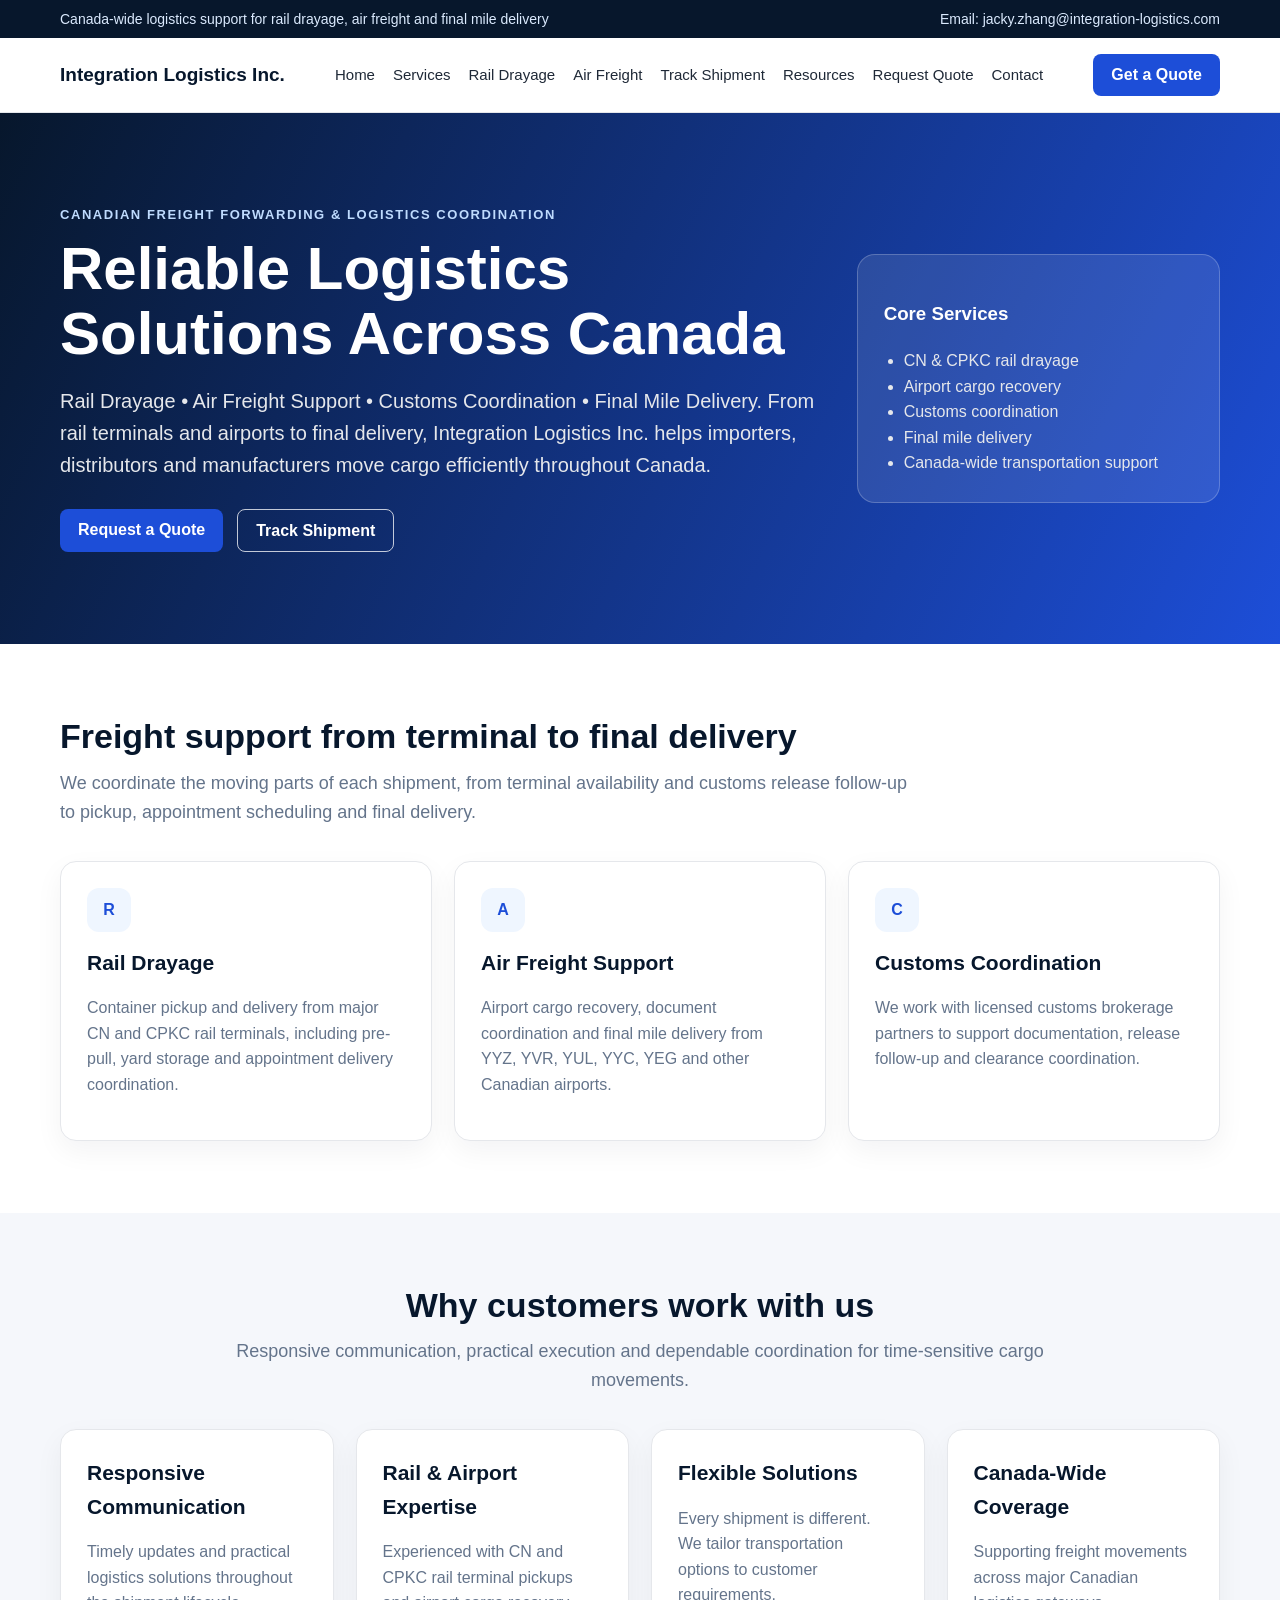
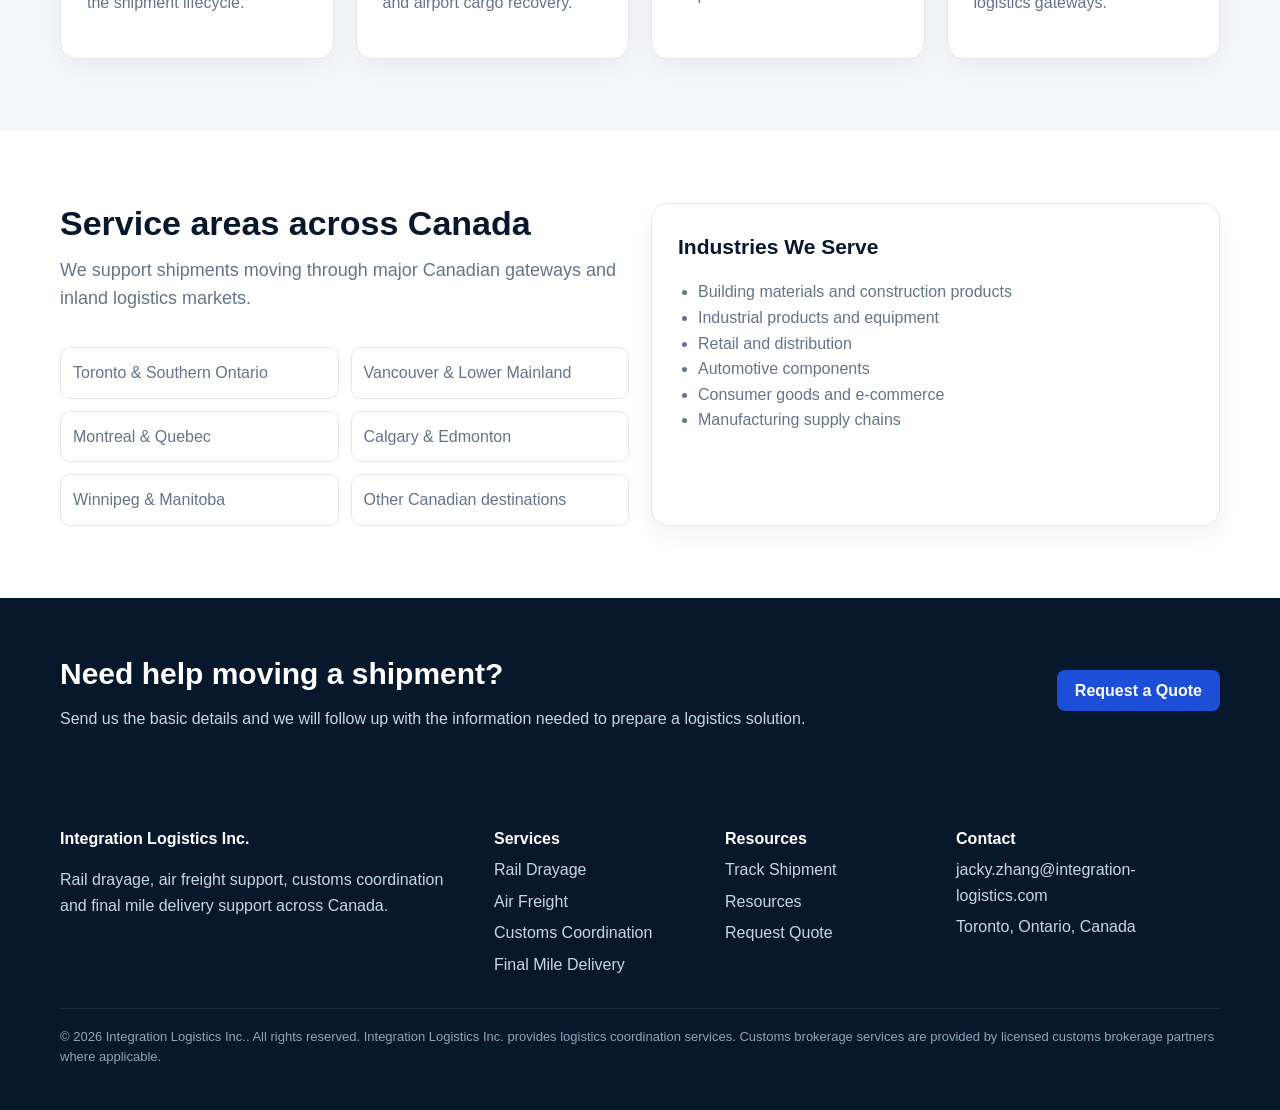
==== index.html @ dd34eab2 "Add files via upload" ====
<!doctype html><html lang="en"><head><meta charset="utf-8"><meta name="viewport" content="width=device-width, initial-scale=1"><title>Integration Logistics Inc. | Rail Drayage, Air Freight & Logistics Canada</title><meta name="description" content="Canadian logistics company providing rail drayage, air freight support, customs coordination and final mile delivery across Canada."><link rel="canonical" href="https://integration-logistics.com/"><meta property="og:title" content="Integration Logistics Inc. | Rail Drayage, Air Freight & Logistics Canada"><meta property="og:description" content="Canadian logistics company providing rail drayage, air freight support, customs coordination and final mile delivery across Canada."><meta property="og:type" content="website"><link rel="stylesheet" href="styles.css"></head><body><div class="topbar"><div class="container"><span>Canada-wide logistics support for rail drayage, air freight and final mile delivery</span><span>Email: <a href="mailto:jacky.zhang@integration-logistics.com">jacky.zhang@integration-logistics.com</a></span></div></div><header class="header"><div class="container nav"><a class="logo" href="index.html">Integration Logistics Inc.</a><nav class="menu"><a href="index.html">Home</a><a href="services.html">Services</a><a href="rail-drayage.html">Rail Drayage</a><a href="air-freight.html">Air Freight</a><a href="track-shipment.html">Track Shipment</a><a href="resources.html">Resources</a><a href="quote.html">Request Quote</a><a href="contact.html">Contact</a></nav><a class="btn" href="quote.html">Get a Quote</a></div></header><section class="hero"><div class="container hero-grid"><div><div class="kicker">Canadian Freight Forwarding & Logistics Coordination</div><h1>Reliable Logistics Solutions Across Canada</h1><p>Rail Drayage • Air Freight Support • Customs Coordination • Final Mile Delivery. From rail terminals and airports to final delivery, Integration Logistics Inc. helps importers, distributors and manufacturers move cargo efficiently throughout Canada.</p><div class="hero-actions"><a class="btn" href="quote.html">Request a Quote</a><a class="btn light" href="track-shipment.html">Track Shipment</a></div></div><div class="hero-card"><h3>Core Services</h3><ul><li>CN & CPKC rail drayage</li><li>Airport cargo recovery</li><li>Customs coordination</li><li>Final mile delivery</li><li>Canada-wide transportation support</li></ul></div></div></section><section class="section"><div class="container"><div class="section-title"><h2>Freight support from terminal to final delivery</h2><p>We coordinate the moving parts of each shipment, from terminal availability and customs release follow-up to pickup, appointment scheduling and final delivery.</p></div><div class="grid"><div class="card"><div class="icon">R</div><h3>Rail Drayage</h3><p>Container pickup and delivery from major CN and CPKC rail terminals, including pre-pull, yard storage and appointment delivery coordination.</p></div><div class="card"><div class="icon">A</div><h3>Air Freight Support</h3><p>Airport cargo recovery, document coordination and final mile delivery from YYZ, YVR, YUL, YYC, YEG and other Canadian airports.</p></div><div class="card"><div class="icon">C</div><h3>Customs Coordination</h3><p>We work with licensed customs brokerage partners to support documentation, release follow-up and clearance coordination.</p></div></div></div></section><section class="section soft"><div class="container"><div class="section-title center"><h2>Why customers work with us</h2><p>Responsive communication, practical execution and dependable coordination for time-sensitive cargo movements.</p></div><div class="grid four"><div class="card"><h3>Responsive Communication</h3><p>Timely updates and practical logistics solutions throughout the shipment lifecycle.</p></div><div class="card"><h3>Rail & Airport Expertise</h3><p>Experienced with CN and CPKC rail terminal pickups and airport cargo recovery.</p></div><div class="card"><h3>Flexible Solutions</h3><p>Every shipment is different. We tailor transportation options to customer requirements.</p></div><div class="card"><h3>Canada-Wide Coverage</h3><p>Supporting freight movements across major Canadian logistics gateways.</p></div></div></div></section><section class="section"><div class="container"><div class="grid two"><div><div class="section-title"><h2>Service areas across Canada</h2><p>We support shipments moving through major Canadian gateways and inland logistics markets.</p></div><div class="feature-list"><div>Toronto & Southern Ontario</div><div>Vancouver & Lower Mainland</div><div>Montreal & Quebec</div><div>Calgary & Edmonton</div><div>Winnipeg & Manitoba</div><div>Other Canadian destinations</div></div></div><div class="card"><h3>Industries We Serve</h3><ul><li>Building materials and construction products</li><li>Industrial products and equipment</li><li>Retail and distribution</li><li>Automotive components</li><li>Consumer goods and e-commerce</li><li>Manufacturing supply chains</li></ul></div></div></div></section><section class="band"><div class="container"><div><h2>Need help moving a shipment?</h2><p>Send us the basic details and we will follow up with the information needed to prepare a logistics solution.</p></div><a class="btn" href="quote.html">Request a Quote</a></div></section><footer class="footer"><div class="container"><div class="footer-grid"><div><strong>Integration Logistics Inc.</strong><p>Rail drayage, air freight support, customs coordination and final mile delivery support across Canada.</p></div><div><strong>Services</strong><a href="rail-drayage.html">Rail Drayage</a><a href="air-freight.html">Air Freight</a><a href="services.html">Customs Coordination</a><a href="services.html">Final Mile Delivery</a></div><div><strong>Resources</strong><a href="track-shipment.html">Track Shipment</a><a href="resources.html">Resources</a><a href="quote.html">Request Quote</a></div><div><strong>Contact</strong><a href="mailto:jacky.zhang@integration-logistics.com">jacky.zhang@integration-logistics.com</a><span>Toronto, Ontario, Canada</span></div></div><div class="small">© 2026 Integration Logistics Inc.. All rights reserved. Integration Logistics Inc. provides logistics coordination services. Customs brokerage services are provided by licensed customs brokerage partners where applicable.</div></div></footer></body></html>
---- styles.css ----
:root{--navy:#07172c;--blue:#1d4ed8;--text:#1f2937;--muted:#64748b;--soft:#f5f7fb;--line:#e5e7eb;--white:#fff}*{box-sizing:border-box}body{margin:0;font-family:Arial,Helvetica,sans-serif;color:var(--text);line-height:1.6;background:#fff}a{text-decoration:none;color:inherit}.container{width:min(1160px,92%);margin:auto}.topbar{background:#07172c;color:#dbeafe;font-size:14px;padding:8px 0}.topbar .container{display:flex;justify-content:space-between;gap:16px;flex-wrap:wrap}.header{position:sticky;top:0;z-index:10;background:rgba(255,255,255,.96);border-bottom:1px solid var(--line)}.nav{display:flex;align-items:center;justify-content:space-between;padding:16px 0;gap:22px}.logo{font-size:20px;font-weight:800;color:var(--navy)}.menu{display:flex;gap:20px;font-size:15px;align-items:center}.menu a:hover{color:var(--blue)}.btn{display:inline-block;background:var(--blue);color:#fff;padding:11px 18px;border-radius:8px;font-weight:700;border:0;cursor:pointer}.btn.secondary{background:#fff;color:var(--blue);border:1px solid var(--blue)}.btn.light{background:transparent;color:#fff;border:1px solid rgba(255,255,255,.75)}.hero{background:linear-gradient(115deg,#07172c,#1d4ed8);color:#fff;padding:92px 0}.hero-grid{display:grid;grid-template-columns:1.35fr .65fr;gap:42px;align-items:center}.kicker{font-size:13px;letter-spacing:.12em;text-transform:uppercase;color:#bfdbfe;font-weight:800;margin-bottom:12px}.hero h1{font-size:clamp(36px,5vw,60px);line-height:1.08;margin:0 0 18px}.hero p{font-size:20px;color:#e5e7eb;margin:0 0 28px;max-width:780px}.hero-actions{display:flex;gap:14px;flex-wrap:wrap}.hero-card{background:rgba(255,255,255,.1);border:1px solid rgba(255,255,255,.22);border-radius:18px;padding:26px}.hero-card ul{margin:0;padding-left:20px;color:#e5e7eb}.section{padding:72px 0}.section.soft{background:var(--soft)}.section-title{max-width:850px;margin-bottom:34px}.section-title.center{text-align:center;margin-left:auto;margin-right:auto}.section-title h2{font-size:34px;line-height:1.2;color:var(--navy);margin:0 0 12px}.section-title p{font-size:18px;color:var(--muted);margin:0}.grid{display:grid;grid-template-columns:repeat(3,1fr);gap:22px}.grid.two{grid-template-columns:repeat(2,1fr)}.grid.four{grid-template-columns:repeat(4,1fr)}.card{background:#fff;border:1px solid var(--line);border-radius:16px;padding:26px;box-shadow:0 10px 28px rgba(15,23,42,.05)}.card h3{margin:0 0 10px;color:var(--navy);font-size:21px}.card p,.card li{color:var(--muted)}.card ul{padding-left:20px;margin-bottom:0}.icon{width:44px;height:44px;border-radius:12px;background:#eff6ff;color:var(--blue);display:flex;align-items:center;justify-content:center;font-weight:900;margin-bottom:14px}.band{background:var(--navy);color:#fff;padding:52px 0}.band .container{display:flex;justify-content:space-between;align-items:center;gap:24px;flex-wrap:wrap}.band h2{margin:0 0 8px;font-size:30px}.band p{margin:0;color:#cbd5e1}.page-hero{background:linear-gradient(120deg,#f5f7fb,#eaf1ff);border-bottom:1px solid var(--line);padding:58px 0}.page-hero h1{font-size:42px;line-height:1.15;color:var(--navy);margin:0 0 10px}.page-hero p{font-size:18px;color:var(--muted);max-width:850px;margin:0}.badges{display:flex;flex-wrap:wrap;gap:10px;margin-top:22px}.badge{background:#fff;border:1px solid #dbeafe;color:#1e40af;border-radius:999px;padding:7px 12px;font-weight:700;font-size:14px}.feature-list{display:grid;grid-template-columns:repeat(2,1fr);gap:12px;margin-top:20px}.feature-list div{background:#fff;border:1px solid var(--line);border-radius:10px;padding:12px;color:var(--muted)}.form{display:grid;grid-template-columns:repeat(2,1fr);gap:16px}.form label{display:block;font-weight:700;color:var(--navy);margin-bottom:6px}.form input,.form textarea{width:100%;border:1px solid var(--line);border-radius:9px;padding:12px;font:inherit;background:#fff}.form textarea{min-height:230px}.full{grid-column:1/-1}.notice{background:#eff6ff;border:1px solid #bfdbfe;color:#1e3a8a;padding:16px;border-radius:10px;margin-top:18px}.disclaimer{font-size:13px;color:var(--muted);border-top:1px solid var(--line);padding-top:14px;margin-top:18px}.map-wrap{border:1px solid var(--line);border-radius:16px;overflow:hidden;background:#f1f5f9}.map-wrap iframe{width:100%;height:360px;border:0}.faq details{background:#fff;border:1px solid var(--line);border-radius:12px;padding:18px;margin-bottom:12px}.faq summary{font-weight:800;color:var(--navy);cursor:pointer}.footer{background:#07172c;color:#cbd5e1;padding:42px 0}.footer-grid{display:grid;grid-template-columns:2fr 1fr 1fr 1.3fr;gap:28px}.footer strong{color:#fff}.footer a{display:block;color:#cbd5e1;margin:6px 0}.small{font-size:13px;color:#94a3b8;margin-top:24px;border-top:1px solid #1e293b;padding-top:18px}@media(max-width:900px){.menu{display:none}.hero-grid,.grid,.grid.two,.grid.four,.footer-grid,.form,.feature-list{grid-template-columns:1fr}.full{grid-column:auto}.hero{padding:66px 0}}


/* Version 2.1 optimization: reduce awkward line breaks in header and CTA */
.logo,
.brand,
.site-title,
.navbar-brand {
  white-space: nowrap;
  min-width: max-content;
}

.nav,
.header .container,
.main-nav,
.navbar,
.menu {
  align-items: center;
}

.menu a,
nav a,
.btn {
  white-space: nowrap;
}

.header .btn,
.nav .btn {
  min-width: max-content;
}

@media (min-width: 901px) {
  .nav {
    gap: 28px;
  }

  .logo {
    font-size: 19px;
  }

  .menu {
    gap: 18px;
  }

  .menu a {
    line-height: 1.2;
  }

  .btn {
    line-height: 1.2;
  }
}

@media (max-width: 1100px) and (min-width: 901px) {
  .logo {
    font-size: 17px;
  }

  .menu {
    gap: 12px;
    font-size: 14px;
  }

  .btn {
    padding: 10px 13px;
    font-size: 14px;
  }
}

@media (max-width: 900px) {
  .logo {
    white-space: normal;
  }
}
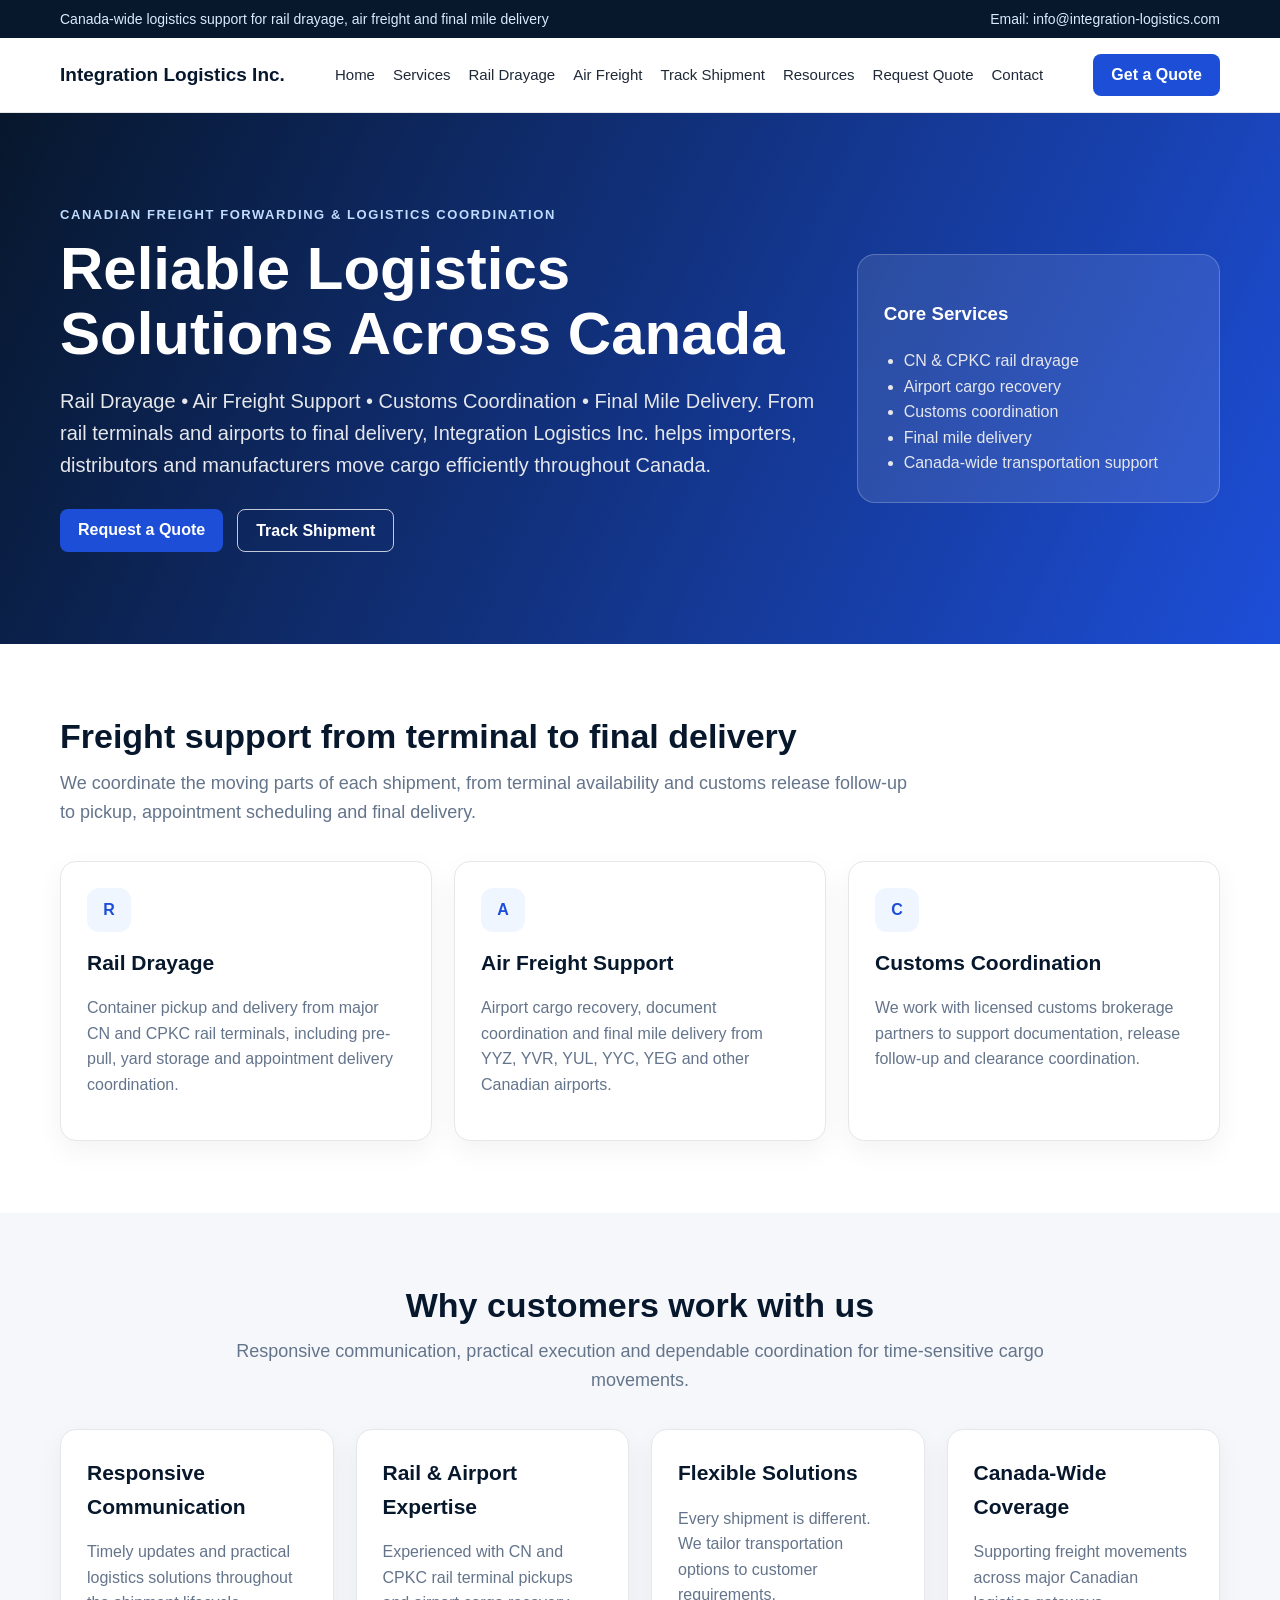
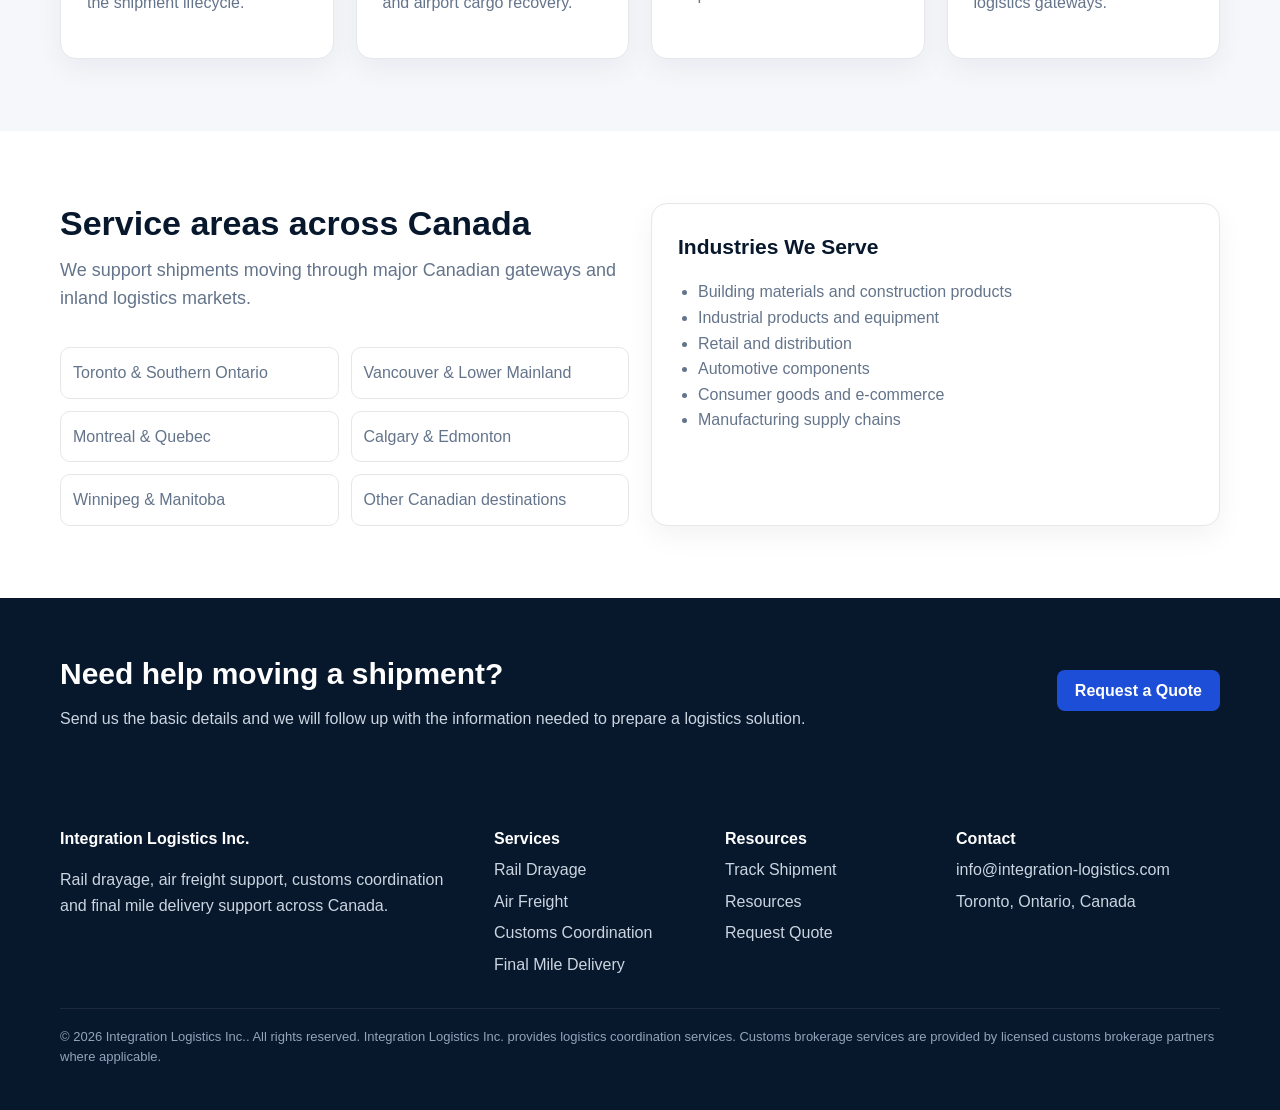
==== commit 71d2103c: "Update index.html" ====
--- a/index.html
+++ b/index.html
@@ -1 +1 @@
-<!doctype html><html lang="en"><head><meta charset="utf-8"><meta name="viewport" content="width=device-width, initial-scale=1"><title>Integration Logistics Inc. | Rail Drayage, Air Freight & Logistics Canada</title><meta name="description" content="Canadian logistics company providing rail drayage, air freight support, customs coordination and final mile delivery across Canada."><link rel="canonical" href="https://integration-logistics.com/"><meta property="og:title" content="Integration Logistics Inc. | Rail Drayage, Air Freight & Logistics Canada"><meta property="og:description" content="Canadian logistics company providing rail drayage, air freight support, customs coordination and final mile delivery across Canada."><meta property="og:type" content="website"><link rel="stylesheet" href="styles.css"></head><body><div class="topbar"><div class="container"><span>Canada-wide logistics support for rail drayage, air freight and final mile delivery</span><span>Email: <a href="mailto:jacky.zhang@integration-logistics.com">jacky.zhang@integration-logistics.com</a></span></div></div><header class="header"><div class="container nav"><a class="logo" href="index.html">Integration Logistics Inc.</a><nav class="menu"><a href="index.html">Home</a><a href="services.html">Services</a><a href="rail-drayage.html">Rail Drayage</a><a href="air-freight.html">Air Freight</a><a href="track-shipment.html">Track Shipment</a><a href="resources.html">Resources</a><a href="quote.html">Request Quote</a><a href="contact.html">Contact</a></nav><a class="btn" href="quote.html">Get a Quote</a></div></header><section class="hero"><div class="container hero-grid"><div><div class="kicker">Canadian Freight Forwarding & Logistics Coordination</div><h1>Reliable Logistics Solutions Across Canada</h1><p>Rail Drayage • Air Freight Support • Customs Coordination • Final Mile Delivery. From rail terminals and airports to final delivery, Integration Logistics Inc. helps importers, distributors and manufacturers move cargo efficiently throughout Canada.</p><div class="hero-actions"><a class="btn" href="quote.html">Request a Quote</a><a class="btn light" href="track-shipment.html">Track Shipment</a></div></div><div class="hero-card"><h3>Core Services</h3><ul><li>CN & CPKC rail drayage</li><li>Airport cargo recovery</li><li>Customs coordination</li><li>Final mile delivery</li><li>Canada-wide transportation support</li></ul></div></div></section><section class="section"><div class="container"><div class="section-title"><h2>Freight support from terminal to final delivery</h2><p>We coordinate the moving parts of each shipment, from terminal availability and customs release follow-up to pickup, appointment scheduling and final delivery.</p></div><div class="grid"><div class="card"><div class="icon">R</div><h3>Rail Drayage</h3><p>Container pickup and delivery from major CN and CPKC rail terminals, including pre-pull, yard storage and appointment delivery coordination.</p></div><div class="card"><div class="icon">A</div><h3>Air Freight Support</h3><p>Airport cargo recovery, document coordination and final mile delivery from YYZ, YVR, YUL, YYC, YEG and other Canadian airports.</p></div><div class="card"><div class="icon">C</div><h3>Customs Coordination</h3><p>We work with licensed customs brokerage partners to support documentation, release follow-up and clearance coordination.</p></div></div></div></section><section class="section soft"><div class="container"><div class="section-title center"><h2>Why customers work with us</h2><p>Responsive communication, practical execution and dependable coordination for time-sensitive cargo movements.</p></div><div class="grid four"><div class="card"><h3>Responsive Communication</h3><p>Timely updates and practical logistics solutions throughout the shipment lifecycle.</p></div><div class="card"><h3>Rail & Airport Expertise</h3><p>Experienced with CN and CPKC rail terminal pickups and airport cargo recovery.</p></div><div class="card"><h3>Flexible Solutions</h3><p>Every shipment is different. We tailor transportation options to customer requirements.</p></div><div class="card"><h3>Canada-Wide Coverage</h3><p>Supporting freight movements across major Canadian logistics gateways.</p></div></div></div></section><section class="section"><div class="container"><div class="grid two"><div><div class="section-title"><h2>Service areas across Canada</h2><p>We support shipments moving through major Canadian gateways and inland logistics markets.</p></div><div class="feature-list"><div>Toronto & Southern Ontario</div><div>Vancouver & Lower Mainland</div><div>Montreal & Quebec</div><div>Calgary & Edmonton</div><div>Winnipeg & Manitoba</div><div>Other Canadian destinations</div></div></div><div class="card"><h3>Industries We Serve</h3><ul><li>Building materials and construction products</li><li>Industrial products and equipment</li><li>Retail and distribution</li><li>Automotive components</li><li>Consumer goods and e-commerce</li><li>Manufacturing supply chains</li></ul></div></div></div></section><section class="band"><div class="container"><div><h2>Need help moving a shipment?</h2><p>Send us the basic details and we will follow up with the information needed to prepare a logistics solution.</p></div><a class="btn" href="quote.html">Request a Quote</a></div></section><footer class="footer"><div class="container"><div class="footer-grid"><div><strong>Integration Logistics Inc.</strong><p>Rail drayage, air freight support, customs coordination and final mile delivery support across Canada.</p></div><div><strong>Services</strong><a href="rail-drayage.html">Rail Drayage</a><a href="air-freight.html">Air Freight</a><a href="services.html">Customs Coordination</a><a href="services.html">Final Mile Delivery</a></div><div><strong>Resources</strong><a href="track-shipment.html">Track Shipment</a><a href="resources.html">Resources</a><a href="quote.html">Request Quote</a></div><div><strong>Contact</strong><a href="mailto:jacky.zhang@integration-logistics.com">jacky.zhang@integration-logistics.com</a><span>Toronto, Ontario, Canada</span></div></div><div class="small">© 2026 Integration Logistics Inc.. All rights reserved. Integration Logistics Inc. provides logistics coordination services. Customs brokerage services are provided by licensed customs brokerage partners where applicable.</div></div></footer></body></html>+<!doctype html><html lang="en"><head><meta charset="utf-8"><meta name="viewport" content="width=device-width, initial-scale=1"><title>Integration Logistics Inc. | Rail Drayage, Air Freight & Logistics Canada</title><meta name="description" content="Canadian logistics company providing rail drayage, air freight support, customs coordination and final mile delivery across Canada."><link rel="canonical" href="https://integration-logistics.com/"><meta property="og:title" content="Integration Logistics Inc. | Rail Drayage, Air Freight & Logistics Canada"><meta property="og:description" content="Canadian logistics company providing rail drayage, air freight support, customs coordination and final mile delivery across Canada."><meta property="og:type" content="website"><link rel="stylesheet" href="styles.css"></head><body><div class="topbar"><div class="container"><span>Canada-wide logistics support for rail drayage, air freight and final mile delivery</span><span>Email: <a href="mailto:info@integration-logistics.com">info@integration-logistics.com</a></span></div></div><header class="header"><div class="container nav"><a class="logo" href="index.html">Integration Logistics Inc.</a><nav class="menu"><a href="index.html">Home</a><a href="services.html">Services</a><a href="rail-drayage.html">Rail Drayage</a><a href="air-freight.html">Air Freight</a><a href="track-shipment.html">Track Shipment</a><a href="resources.html">Resources</a><a href="quote.html">Request Quote</a><a href="contact.html">Contact</a></nav><a class="btn" href="quote.html">Get a Quote</a></div></header><section class="hero"><div class="container hero-grid"><div><div class="kicker">Canadian Freight Forwarding & Logistics Coordination</div><h1>Reliable Logistics Solutions Across Canada</h1><p>Rail Drayage • Air Freight Support • Customs Coordination • Final Mile Delivery. From rail terminals and airports to final delivery, Integration Logistics Inc. helps importers, distributors and manufacturers move cargo efficiently throughout Canada.</p><div class="hero-actions"><a class="btn" href="quote.html">Request a Quote</a><a class="btn light" href="track-shipment.html">Track Shipment</a></div></div><div class="hero-card"><h3>Core Services</h3><ul><li>CN & CPKC rail drayage</li><li>Airport cargo recovery</li><li>Customs coordination</li><li>Final mile delivery</li><li>Canada-wide transportation support</li></ul></div></div></section><section class="section"><div class="container"><div class="section-title"><h2>Freight support from terminal to final delivery</h2><p>We coordinate the moving parts of each shipment, from terminal availability and customs release follow-up to pickup, appointment scheduling and final delivery.</p></div><div class="grid"><div class="card"><div class="icon">R</div><h3>Rail Drayage</h3><p>Container pickup and delivery from major CN and CPKC rail terminals, including pre-pull, yard storage and appointment delivery coordination.</p></div><div class="card"><div class="icon">A</div><h3>Air Freight Support</h3><p>Airport cargo recovery, document coordination and final mile delivery from YYZ, YVR, YUL, YYC, YEG and other Canadian airports.</p></div><div class="card"><div class="icon">C</div><h3>Customs Coordination</h3><p>We work with licensed customs brokerage partners to support documentation, release follow-up and clearance coordination.</p></div></div></div></section><section class="section soft"><div class="container"><div class="section-title center"><h2>Why customers work with us</h2><p>Responsive communication, practical execution and dependable coordination for time-sensitive cargo movements.</p></div><div class="grid four"><div class="card"><h3>Responsive Communication</h3><p>Timely updates and practical logistics solutions throughout the shipment lifecycle.</p></div><div class="card"><h3>Rail & Airport Expertise</h3><p>Experienced with CN and CPKC rail terminal pickups and airport cargo recovery.</p></div><div class="card"><h3>Flexible Solutions</h3><p>Every shipment is different. We tailor transportation options to customer requirements.</p></div><div class="card"><h3>Canada-Wide Coverage</h3><p>Supporting freight movements across major Canadian logistics gateways.</p></div></div></div></section><section class="section"><div class="container"><div class="grid two"><div><div class="section-title"><h2>Service areas across Canada</h2><p>We support shipments moving through major Canadian gateways and inland logistics markets.</p></div><div class="feature-list"><div>Toronto & Southern Ontario</div><div>Vancouver & Lower Mainland</div><div>Montreal & Quebec</div><div>Calgary & Edmonton</div><div>Winnipeg & Manitoba</div><div>Other Canadian destinations</div></div></div><div class="card"><h3>Industries We Serve</h3><ul><li>Building materials and construction products</li><li>Industrial products and equipment</li><li>Retail and distribution</li><li>Automotive components</li><li>Consumer goods and e-commerce</li><li>Manufacturing supply chains</li></ul></div></div></div></section><section class="band"><div class="container"><div><h2>Need help moving a shipment?</h2><p>Send us the basic details and we will follow up with the information needed to prepare a logistics solution.</p></div><a class="btn" href="quote.html">Request a Quote</a></div></section><footer class="footer"><div class="container"><div class="footer-grid"><div><strong>Integration Logistics Inc.</strong><p>Rail drayage, air freight support, customs coordination and final mile delivery support across Canada.</p></div><div><strong>Services</strong><a href="rail-drayage.html">Rail Drayage</a><a href="air-freight.html">Air Freight</a><a href="services.html">Customs Coordination</a><a href="services.html">Final Mile Delivery</a></div><div><strong>Resources</strong><a href="track-shipment.html">Track Shipment</a><a href="resources.html">Resources</a><a href="quote.html">Request Quote</a></div><div><strong>Contact</strong><a href="mailto:info@integration-logistics.com">info@integration-logistics.com</a><span>Toronto, Ontario, Canada</span></div></div><div class="small">© 2026 Integration Logistics Inc.. All rights reserved. Integration Logistics Inc. provides logistics coordination services. Customs brokerage services are provided by licensed customs brokerage partners where applicable.</div></div></footer></body></html>
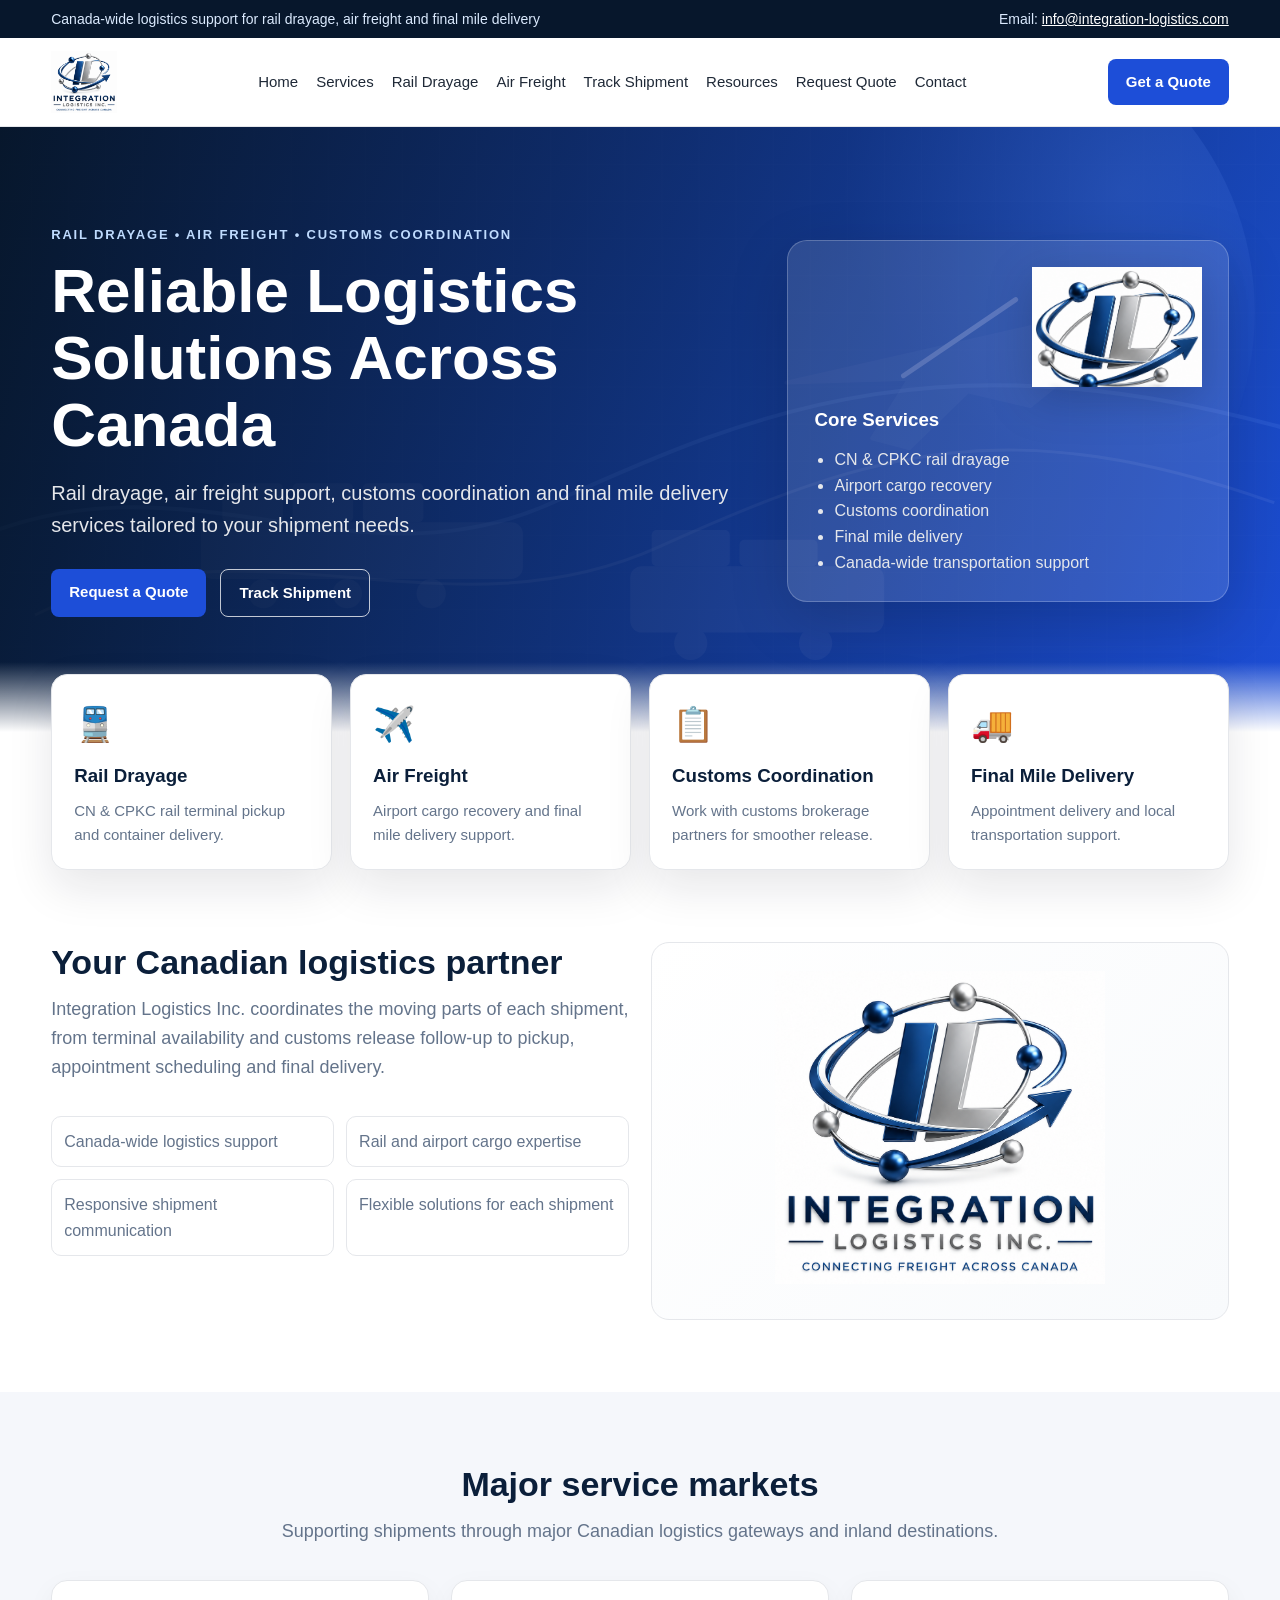
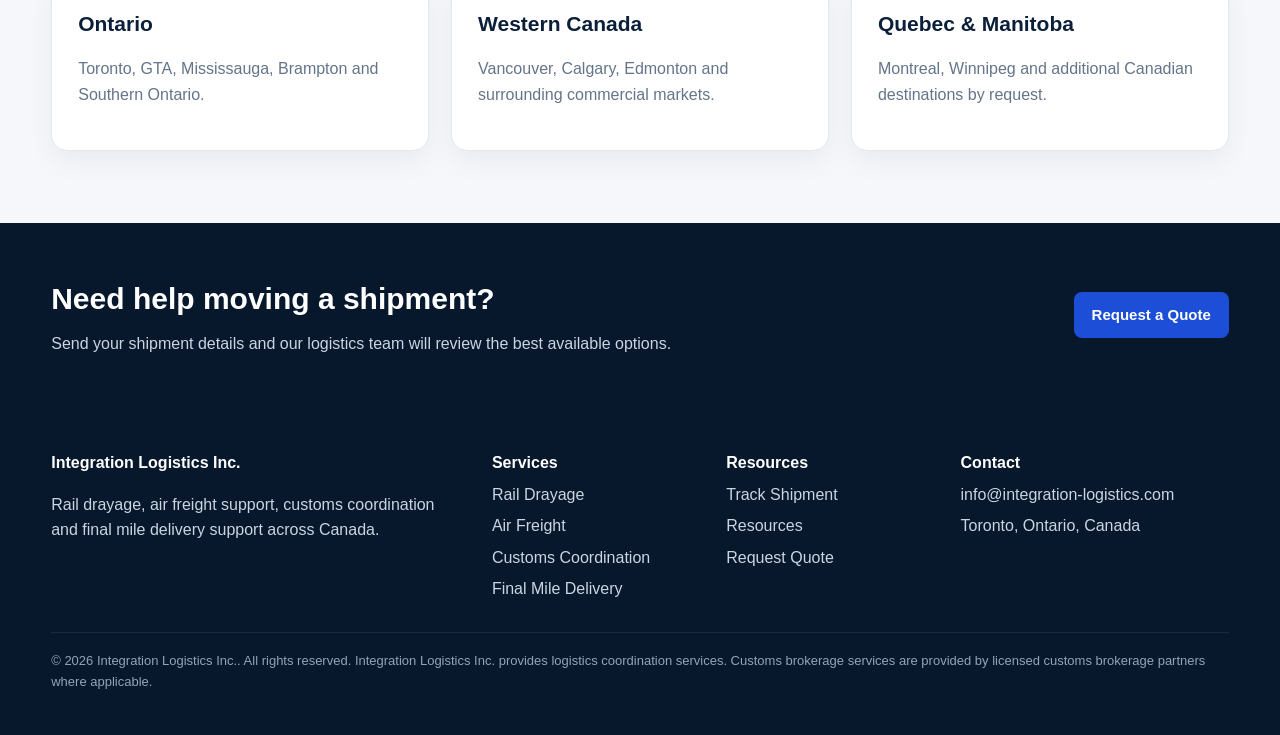
==== commit f6fa0fd1: "Add files via upload" ====
--- a/index.html
+++ b/index.html
@@ -1 +1,3 @@
-<!doctype html><html lang="en"><head><meta charset="utf-8"><meta name="viewport" content="width=device-width, initial-scale=1"><title>Integration Logistics Inc. | Rail Drayage, Air Freight & Logistics Canada</title><meta name="description" content="Canadian logistics company providing rail drayage, air freight support, customs coordination and final mile delivery across Canada."><link rel="canonical" href="https://integration-logistics.com/"><meta property="og:title" content="Integration Logistics Inc. | Rail Drayage, Air Freight & Logistics Canada"><meta property="og:description" content="Canadian logistics company providing rail drayage, air freight support, customs coordination and final mile delivery across Canada."><meta property="og:type" content="website"><link rel="stylesheet" href="styles.css"></head><body><div class="topbar"><div class="container"><span>Canada-wide logistics support for rail drayage, air freight and final mile delivery</span><span>Email: <a href="mailto:info@integration-logistics.com">info@integration-logistics.com</a></span></div></div><header class="header"><div class="container nav"><a class="logo" href="index.html">Integration Logistics Inc.</a><nav class="menu"><a href="index.html">Home</a><a href="services.html">Services</a><a href="rail-drayage.html">Rail Drayage</a><a href="air-freight.html">Air Freight</a><a href="track-shipment.html">Track Shipment</a><a href="resources.html">Resources</a><a href="quote.html">Request Quote</a><a href="contact.html">Contact</a></nav><a class="btn" href="quote.html">Get a Quote</a></div></header><section class="hero"><div class="container hero-grid"><div><div class="kicker">Canadian Freight Forwarding & Logistics Coordination</div><h1>Reliable Logistics Solutions Across Canada</h1><p>Rail Drayage • Air Freight Support • Customs Coordination • Final Mile Delivery. From rail terminals and airports to final delivery, Integration Logistics Inc. helps importers, distributors and manufacturers move cargo efficiently throughout Canada.</p><div class="hero-actions"><a class="btn" href="quote.html">Request a Quote</a><a class="btn light" href="track-shipment.html">Track Shipment</a></div></div><div class="hero-card"><h3>Core Services</h3><ul><li>CN & CPKC rail drayage</li><li>Airport cargo recovery</li><li>Customs coordination</li><li>Final mile delivery</li><li>Canada-wide transportation support</li></ul></div></div></section><section class="section"><div class="container"><div class="section-title"><h2>Freight support from terminal to final delivery</h2><p>We coordinate the moving parts of each shipment, from terminal availability and customs release follow-up to pickup, appointment scheduling and final delivery.</p></div><div class="grid"><div class="card"><div class="icon">R</div><h3>Rail Drayage</h3><p>Container pickup and delivery from major CN and CPKC rail terminals, including pre-pull, yard storage and appointment delivery coordination.</p></div><div class="card"><div class="icon">A</div><h3>Air Freight Support</h3><p>Airport cargo recovery, document coordination and final mile delivery from YYZ, YVR, YUL, YYC, YEG and other Canadian airports.</p></div><div class="card"><div class="icon">C</div><h3>Customs Coordination</h3><p>We work with licensed customs brokerage partners to support documentation, release follow-up and clearance coordination.</p></div></div></div></section><section class="section soft"><div class="container"><div class="section-title center"><h2>Why customers work with us</h2><p>Responsive communication, practical execution and dependable coordination for time-sensitive cargo movements.</p></div><div class="grid four"><div class="card"><h3>Responsive Communication</h3><p>Timely updates and practical logistics solutions throughout the shipment lifecycle.</p></div><div class="card"><h3>Rail & Airport Expertise</h3><p>Experienced with CN and CPKC rail terminal pickups and airport cargo recovery.</p></div><div class="card"><h3>Flexible Solutions</h3><p>Every shipment is different. We tailor transportation options to customer requirements.</p></div><div class="card"><h3>Canada-Wide Coverage</h3><p>Supporting freight movements across major Canadian logistics gateways.</p></div></div></div></section><section class="section"><div class="container"><div class="grid two"><div><div class="section-title"><h2>Service areas across Canada</h2><p>We support shipments moving through major Canadian gateways and inland logistics markets.</p></div><div class="feature-list"><div>Toronto & Southern Ontario</div><div>Vancouver & Lower Mainland</div><div>Montreal & Quebec</div><div>Calgary & Edmonton</div><div>Winnipeg & Manitoba</div><div>Other Canadian destinations</div></div></div><div class="card"><h3>Industries We Serve</h3><ul><li>Building materials and construction products</li><li>Industrial products and equipment</li><li>Retail and distribution</li><li>Automotive components</li><li>Consumer goods and e-commerce</li><li>Manufacturing supply chains</li></ul></div></div></div></section><section class="band"><div class="container"><div><h2>Need help moving a shipment?</h2><p>Send us the basic details and we will follow up with the information needed to prepare a logistics solution.</p></div><a class="btn" href="quote.html">Request a Quote</a></div></section><footer class="footer"><div class="container"><div class="footer-grid"><div><strong>Integration Logistics Inc.</strong><p>Rail drayage, air freight support, customs coordination and final mile delivery support across Canada.</p></div><div><strong>Services</strong><a href="rail-drayage.html">Rail Drayage</a><a href="air-freight.html">Air Freight</a><a href="services.html">Customs Coordination</a><a href="services.html">Final Mile Delivery</a></div><div><strong>Resources</strong><a href="track-shipment.html">Track Shipment</a><a href="resources.html">Resources</a><a href="quote.html">Request Quote</a></div><div><strong>Contact</strong><a href="mailto:info@integration-logistics.com">info@integration-logistics.com</a><span>Toronto, Ontario, Canada</span></div></div><div class="small">© 2026 Integration Logistics Inc.. All rights reserved. Integration Logistics Inc. provides logistics coordination services. Customs brokerage services are provided by licensed customs brokerage partners where applicable.</div></div></footer></body></html>
+<!doctype html><html lang="en"><head><meta charset="utf-8"><meta name="viewport" content="width=device-width, initial-scale=1"><title>Integration Logistics Inc. | Rail Drayage, Air Freight & Logistics Canada</title><meta name="description" content="Canadian logistics company providing rail drayage, air freight support, customs coordination and final mile delivery across Canada."><link rel="canonical" href="https://integration-logistics.com/"><meta property="og:title" content="Integration Logistics Inc. | Rail Drayage, Air Freight & Logistics Canada"><meta property="og:description" content="Canadian logistics company providing rail drayage, air freight support, customs coordination and final mile delivery across Canada."><meta property="og:type" content="website"><link rel="stylesheet" href="styles.css"></head><body><div class="topbar"><div class="container"><span>Canada-wide logistics support for rail drayage, air freight and final mile delivery</span><span>Email: <a href="mailto:info@integration-logistics.com">info@integration-logistics.com</a></span></div></div><header class="header"><div class="container nav"><a class="logo-wrap" href="index.html"><img class="logo-img" src="assets/logo-full.png" alt="Integration Logistics Inc. logo"></a><nav class="menu"><a href="index.html">Home</a><a href="services.html">Services</a><a href="rail-drayage.html">Rail Drayage</a><a href="air-freight.html">Air Freight</a><a href="track-shipment.html">Track Shipment</a><a href="resources.html">Resources</a><a href="quote.html">Request Quote</a><a href="contact.html">Contact</a></nav><a class="btn" href="quote.html">Get a Quote</a></div></header>
+<section class="hero"><div class="container hero-grid"><div><div class="kicker">Rail Drayage • Air Freight • Customs Coordination</div><h1>Reliable Logistics Solutions Across Canada</h1><p>Rail drayage, air freight support, customs coordination and final mile delivery services tailored to your shipment needs.</p><div class="hero-actions"><a class="btn" href="quote.html">Request a Quote</a><a class="btn light" href="track-shipment.html">Track Shipment</a></div></div><div class="hero-card"><img src="assets/logo-mark.png" alt="Integration Logistics icon"><h3>Core Services</h3><ul><li>CN & CPKC rail drayage</li><li>Airport cargo recovery</li><li>Customs coordination</li><li>Final mile delivery</li><li>Canada-wide transportation support</li></ul></div></div></section><section class="visual-strip"><div class="container service-cards"><div class="mini-card"><div class="big-icon">🚆</div><h3>Rail Drayage</h3><p>CN & CPKC rail terminal pickup and container delivery.</p></div><div class="mini-card"><div class="big-icon">✈️</div><h3>Air Freight</h3><p>Airport cargo recovery and final mile delivery support.</p></div><div class="mini-card"><div class="big-icon">📋</div><h3>Customs Coordination</h3><p>Work with customs brokerage partners for smoother release.</p></div><div class="mini-card"><div class="big-icon">🚚</div><h3>Final Mile Delivery</h3><p>Appointment delivery and local transportation support.</p></div></div></section><section class="section"><div class="container"><div class="grid two"><div><div class="section-title"><h2>Your Canadian logistics partner</h2><p>Integration Logistics Inc. coordinates the moving parts of each shipment, from terminal availability and customs release follow-up to pickup, appointment scheduling and final delivery.</p></div><div class="feature-list"><div>Canada-wide logistics support</div><div>Rail and airport cargo expertise</div><div>Responsive shipment communication</div><div>Flexible solutions for each shipment</div></div></div><div class="logo-panel"><img src="assets/logo-full.png" alt="Integration Logistics Inc. logo"></div></div></div></section><section class="section soft"><div class="container"><div class="section-title center"><h2>Major service markets</h2><p>Supporting shipments through major Canadian logistics gateways and inland destinations.</p></div><div class="grid"><div class="card"><h3>Ontario</h3><p>Toronto, GTA, Mississauga, Brampton and Southern Ontario.</p></div><div class="card"><h3>Western Canada</h3><p>Vancouver, Calgary, Edmonton and surrounding commercial markets.</p></div><div class="card"><h3>Quebec & Manitoba</h3><p>Montreal, Winnipeg and additional Canadian destinations by request.</p></div></div></div></section><section class="band"><div class="container"><div><h2>Need help moving a shipment?</h2><p>Send your shipment details and our logistics team will review the best available options.</p></div><a class="btn" href="quote.html">Request a Quote</a></div></section>
+<footer class="footer"><div class="container"><div class="footer-grid"><div><strong>Integration Logistics Inc.</strong><p>Rail drayage, air freight support, customs coordination and final mile delivery support across Canada.</p></div><div><strong>Services</strong><a href="rail-drayage.html">Rail Drayage</a><a href="air-freight.html">Air Freight</a><a href="services.html">Customs Coordination</a><a href="services.html">Final Mile Delivery</a></div><div><strong>Resources</strong><a href="track-shipment.html">Track Shipment</a><a href="resources.html">Resources</a><a href="quote.html">Request Quote</a></div><div><strong>Contact</strong><a href="mailto:info@integration-logistics.com">info@integration-logistics.com</a><span>Toronto, Ontario, Canada</span></div></div><div class="small">© 2026 Integration Logistics Inc.. All rights reserved. Integration Logistics Inc. provides logistics coordination services. Customs brokerage services are provided by licensed customs brokerage partners where applicable.</div></div></footer></body></html>
--- a/styles.css
+++ b/styles.css
@@ -1,75 +1,17 @@
 
-:root{--navy:#07172c;--blue:#1d4ed8;--text:#1f2937;--muted:#64748b;--soft:#f5f7fb;--line:#e5e7eb;--white:#fff}*{box-sizing:border-box}body{margin:0;font-family:Arial,Helvetica,sans-serif;color:var(--text);line-height:1.6;background:#fff}a{text-decoration:none;color:inherit}.container{width:min(1160px,92%);margin:auto}.topbar{background:#07172c;color:#dbeafe;font-size:14px;padding:8px 0}.topbar .container{display:flex;justify-content:space-between;gap:16px;flex-wrap:wrap}.header{position:sticky;top:0;z-index:10;background:rgba(255,255,255,.96);border-bottom:1px solid var(--line)}.nav{display:flex;align-items:center;justify-content:space-between;padding:16px 0;gap:22px}.logo{font-size:20px;font-weight:800;color:var(--navy)}.menu{display:flex;gap:20px;font-size:15px;align-items:center}.menu a:hover{color:var(--blue)}.btn{display:inline-block;background:var(--blue);color:#fff;padding:11px 18px;border-radius:8px;font-weight:700;border:0;cursor:pointer}.btn.secondary{background:#fff;color:var(--blue);border:1px solid var(--blue)}.btn.light{background:transparent;color:#fff;border:1px solid rgba(255,255,255,.75)}.hero{background:linear-gradient(115deg,#07172c,#1d4ed8);color:#fff;padding:92px 0}.hero-grid{display:grid;grid-template-columns:1.35fr .65fr;gap:42px;align-items:center}.kicker{font-size:13px;letter-spacing:.12em;text-transform:uppercase;color:#bfdbfe;font-weight:800;margin-bottom:12px}.hero h1{font-size:clamp(36px,5vw,60px);line-height:1.08;margin:0 0 18px}.hero p{font-size:20px;color:#e5e7eb;margin:0 0 28px;max-width:780px}.hero-actions{display:flex;gap:14px;flex-wrap:wrap}.hero-card{background:rgba(255,255,255,.1);border:1px solid rgba(255,255,255,.22);border-radius:18px;padding:26px}.hero-card ul{margin:0;padding-left:20px;color:#e5e7eb}.section{padding:72px 0}.section.soft{background:var(--soft)}.section-title{max-width:850px;margin-bottom:34px}.section-title.center{text-align:center;margin-left:auto;margin-right:auto}.section-title h2{font-size:34px;line-height:1.2;color:var(--navy);margin:0 0 12px}.section-title p{font-size:18px;color:var(--muted);margin:0}.grid{display:grid;grid-template-columns:repeat(3,1fr);gap:22px}.grid.two{grid-template-columns:repeat(2,1fr)}.grid.four{grid-template-columns:repeat(4,1fr)}.card{background:#fff;border:1px solid var(--line);border-radius:16px;padding:26px;box-shadow:0 10px 28px rgba(15,23,42,.05)}.card h3{margin:0 0 10px;color:var(--navy);font-size:21px}.card p,.card li{color:var(--muted)}.card ul{padding-left:20px;margin-bottom:0}.icon{width:44px;height:44px;border-radius:12px;background:#eff6ff;color:var(--blue);display:flex;align-items:center;justify-content:center;font-weight:900;margin-bottom:14px}.band{background:var(--navy);color:#fff;padding:52px 0}.band .container{display:flex;justify-content:space-between;align-items:center;gap:24px;flex-wrap:wrap}.band h2{margin:0 0 8px;font-size:30px}.band p{margin:0;color:#cbd5e1}.page-hero{background:linear-gradient(120deg,#f5f7fb,#eaf1ff);border-bottom:1px solid var(--line);padding:58px 0}.page-hero h1{font-size:42px;line-height:1.15;color:var(--navy);margin:0 0 10px}.page-hero p{font-size:18px;color:var(--muted);max-width:850px;margin:0}.badges{display:flex;flex-wrap:wrap;gap:10px;margin-top:22px}.badge{background:#fff;border:1px solid #dbeafe;color:#1e40af;border-radius:999px;padding:7px 12px;font-weight:700;font-size:14px}.feature-list{display:grid;grid-template-columns:repeat(2,1fr);gap:12px;margin-top:20px}.feature-list div{background:#fff;border:1px solid var(--line);border-radius:10px;padding:12px;color:var(--muted)}.form{display:grid;grid-template-columns:repeat(2,1fr);gap:16px}.form label{display:block;font-weight:700;color:var(--navy);margin-bottom:6px}.form input,.form textarea{width:100%;border:1px solid var(--line);border-radius:9px;padding:12px;font:inherit;background:#fff}.form textarea{min-height:230px}.full{grid-column:1/-1}.notice{background:#eff6ff;border:1px solid #bfdbfe;color:#1e3a8a;padding:16px;border-radius:10px;margin-top:18px}.disclaimer{font-size:13px;color:var(--muted);border-top:1px solid var(--line);padding-top:14px;margin-top:18px}.map-wrap{border:1px solid var(--line);border-radius:16px;overflow:hidden;background:#f1f5f9}.map-wrap iframe{width:100%;height:360px;border:0}.faq details{background:#fff;border:1px solid var(--line);border-radius:12px;padding:18px;margin-bottom:12px}.faq summary{font-weight:800;color:var(--navy);cursor:pointer}.footer{background:#07172c;color:#cbd5e1;padding:42px 0}.footer-grid{display:grid;grid-template-columns:2fr 1fr 1fr 1.3fr;gap:28px}.footer strong{color:#fff}.footer a{display:block;color:#cbd5e1;margin:6px 0}.small{font-size:13px;color:#94a3b8;margin-top:24px;border-top:1px solid #1e293b;padding-top:18px}@media(max-width:900px){.menu{display:none}.hero-grid,.grid,.grid.two,.grid.four,.footer-grid,.form,.feature-list{grid-template-columns:1fr}.full{grid-column:auto}.hero{padding:66px 0}}
-
-
-/* Version 2.1 optimization: reduce awkward line breaks in header and CTA */
-.logo,
-.brand,
-.site-title,
-.navbar-brand {
-  white-space: nowrap;
-  min-width: max-content;
-}
-
-.nav,
-.header .container,
-.main-nav,
-.navbar,
-.menu {
-  align-items: center;
-}
-
-.menu a,
-nav a,
-.btn {
-  white-space: nowrap;
-}
-
-.header .btn,
-.nav .btn {
-  min-width: max-content;
-}
-
-@media (min-width: 901px) {
-  .nav {
-    gap: 28px;
-  }
-
-  .logo {
-    font-size: 19px;
-  }
-
-  .menu {
-    gap: 18px;
-  }
-
-  .menu a {
-    line-height: 1.2;
-  }
-
-  .btn {
-    line-height: 1.2;
-  }
-}
-
-@media (max-width: 1100px) and (min-width: 901px) {
-  .logo {
-    font-size: 17px;
-  }
-
-  .menu {
-    gap: 12px;
-    font-size: 14px;
-  }
-
-  .btn {
-    padding: 10px 13px;
-    font-size: 14px;
-  }
-}
-
-@media (max-width: 900px) {
-  .logo {
-    white-space: normal;
-  }
-}
+:root{--navy:#07172c;--navy2:#0b1f3a;--blue:#1d4ed8;--text:#1f2937;--muted:#64748b;--soft:#f5f7fb;--line:#e5e7eb}
+*{box-sizing:border-box}body{margin:0;font-family:Arial,Helvetica,sans-serif;color:var(--text);line-height:1.6;background:#fff}a{text-decoration:none;color:inherit}.container{width:min(1180px,92%);margin:0 auto}
+.topbar{background:#07172c;color:#dbeafe;font-size:14px;padding:8px 0}.topbar .container{display:flex;justify-content:space-between;gap:18px;flex-wrap:wrap}.topbar a{color:#fff;text-decoration:underline}
+.header{position:sticky;top:0;z-index:50;background:rgba(255,255,255,.97);border-bottom:1px solid var(--line);backdrop-filter:blur(8px)}.nav{display:flex;align-items:center;justify-content:space-between;padding:13px 0;gap:20px}.logo-img{height:62px;width:auto;display:block}.menu{display:flex;align-items:center;gap:18px;font-size:15px}.menu a{white-space:nowrap}.menu a:hover{color:var(--blue)}
+.btn{display:inline-block;background:var(--blue);color:#fff;padding:11px 18px;border-radius:8px;font-weight:700;border:0;cursor:pointer;font-size:15px;white-space:nowrap}.btn:hover{background:#1743b5}.btn.secondary{background:#fff;color:var(--blue);border:1px solid var(--blue)}.btn.light{background:transparent;color:#fff;border:1px solid rgba(255,255,255,.75)}
+.hero{background-image:linear-gradient(100deg,rgba(7,23,44,.94),rgba(29,78,216,.72)),url("assets/hero-logistics.svg");background-size:cover;background-position:center;color:#fff;padding:98px 0 115px;position:relative;overflow:hidden}.hero:after{content:"";position:absolute;left:0;right:0;bottom:0;height:70px;background:linear-gradient(to top,#fff,rgba(255,255,255,0))}
+.hero-grid{position:relative;z-index:2;display:grid;grid-template-columns:1.22fr .78fr;gap:46px;align-items:center}.kicker{font-weight:800;color:#bfdbfe;text-transform:uppercase;letter-spacing:.14em;font-size:13px;margin-bottom:12px}.hero h1{font-size:clamp(38px,5vw,62px);line-height:1.08;margin:0 0 18px;max-width:780px}.hero p{font-size:20px;color:#e5e7eb;max-width:760px;margin:0 0 28px}.hero-actions{display:flex;gap:14px;flex-wrap:wrap}
+.hero-card{background:rgba(255,255,255,.12);border:1px solid rgba(255,255,255,.22);border-radius:20px;padding:26px;box-shadow:0 18px 60px rgba(0,0,0,.16)}.hero-card img{width:170px;max-width:80%;display:block;margin:0 0 18px auto;filter:drop-shadow(0 12px 22px rgba(0,0,0,.18))}.hero-card h3{margin:0 0 12px}.hero-card ul{margin:0;padding-left:20px;color:#e5e7eb}
+.visual-strip{margin-top:-58px;position:relative;z-index:5}.service-cards{display:grid;grid-template-columns:repeat(4,1fr);gap:18px}.mini-card{background:#fff;border:1px solid var(--line);border-radius:16px;padding:22px;box-shadow:0 18px 45px rgba(15,23,42,.10)}.mini-card .big-icon{font-size:34px;margin-bottom:10px}.mini-card h3{margin:0 0 8px;color:var(--navy2)}.mini-card p{margin:0;color:var(--muted);font-size:15px}
+.section{padding:72px 0}.section.soft{background:var(--soft)}.section-title{max-width:850px;margin-bottom:34px}.section-title.center{text-align:center;margin-left:auto;margin-right:auto}.section-title h2{font-size:34px;line-height:1.2;color:var(--navy2);margin:0 0 12px}.section-title p{font-size:18px;color:var(--muted);margin:0}.grid{display:grid;grid-template-columns:repeat(3,1fr);gap:22px}.grid.two{grid-template-columns:repeat(2,1fr)}
+.card{background:#fff;border:1px solid var(--line);border-radius:16px;padding:26px;box-shadow:0 10px 28px rgba(15,23,42,.05)}.card h3{margin:0 0 10px;color:var(--navy2);font-size:21px}.card p,.card li{color:var(--muted)}.card ul{padding-left:20px;margin-bottom:0}.icon{width:46px;height:46px;border-radius:13px;background:#eff6ff;color:var(--blue);display:flex;align-items:center;justify-content:center;font-weight:900;margin-bottom:14px;font-size:22px}.logo-panel{background:linear-gradient(135deg,#fff,#f8fafc);border:1px solid var(--line);border-radius:18px;padding:28px;text-align:center}.logo-panel img{max-width:330px;width:100%;height:auto}.feature-list{display:grid;grid-template-columns:repeat(2,1fr);gap:12px;margin-top:20px}.feature-list div{background:#fff;border:1px solid var(--line);border-radius:10px;padding:12px;color:var(--muted)}
+.band{background:var(--navy);color:#fff;padding:52px 0}.band .container{display:flex;justify-content:space-between;align-items:center;gap:24px;flex-wrap:wrap}.band h2{margin:0 0 8px;font-size:30px}.band p{margin:0;color:#cbd5e1}
+.page-hero{background:linear-gradient(120deg,#f5f7fb,#eaf1ff);border-bottom:1px solid var(--line);padding:58px 0}.page-hero h1{font-size:42px;line-height:1.15;color:var(--navy2);margin:0 0 10px}.page-hero p{font-size:18px;color:var(--muted);max-width:850px;margin:0}.badges{display:flex;flex-wrap:wrap;gap:10px;margin-top:22px}.badge{background:#fff;border:1px solid #dbeafe;color:#1e40af;border-radius:999px;padding:7px 12px;font-weight:700;font-size:14px}
+.form{display:grid;grid-template-columns:repeat(2,1fr);gap:16px}.form label{display:block;font-weight:700;color:var(--navy2);margin-bottom:6px}.form input,.form textarea{width:100%;border:1px solid var(--line);border-radius:9px;padding:12px;font:inherit;background:#fff}.form textarea{min-height:220px}.full{grid-column:1/-1}.notice{background:#eff6ff;border:1px solid #bfdbfe;color:#1e3a8a;padding:16px;border-radius:10px;margin-top:18px}.disclaimer{font-size:13px;color:var(--muted);border-top:1px solid var(--line);padding-top:14px;margin-top:18px}.map-wrap{border:1px solid var(--line);border-radius:16px;overflow:hidden;min-height:320px;background:#f1f5f9}.map-wrap iframe{width:100%;height:360px;border:0}
+.footer{background:#07172c;color:#cbd5e1;padding:42px 0}.footer-grid{display:grid;grid-template-columns:2fr 1fr 1fr 1.3fr;gap:28px}.footer strong{color:#fff}.footer a{display:block;color:#cbd5e1;margin:6px 0}.footer a:hover{color:#fff}.small{font-size:13px;color:#94a3b8;margin-top:24px;border-top:1px solid #1e293b;padding-top:18px}
+@media(max-width:1050px) and (min-width:901px){.logo-img{height:52px}.menu{gap:12px;font-size:14px}.btn{padding:10px 13px;font-size:14px}}@media(max-width:900px){.menu{display:none}.hero-grid,.grid,.grid.two,.footer-grid,.form,.feature-list,.service-cards{grid-template-columns:1fr}.full{grid-column:auto}.hero{padding:66px 0 90px}.logo-img{height:54px}.topbar .container{justify-content:center;text-align:center}}@media(max-width:520px){.logo-img{height:46px}}
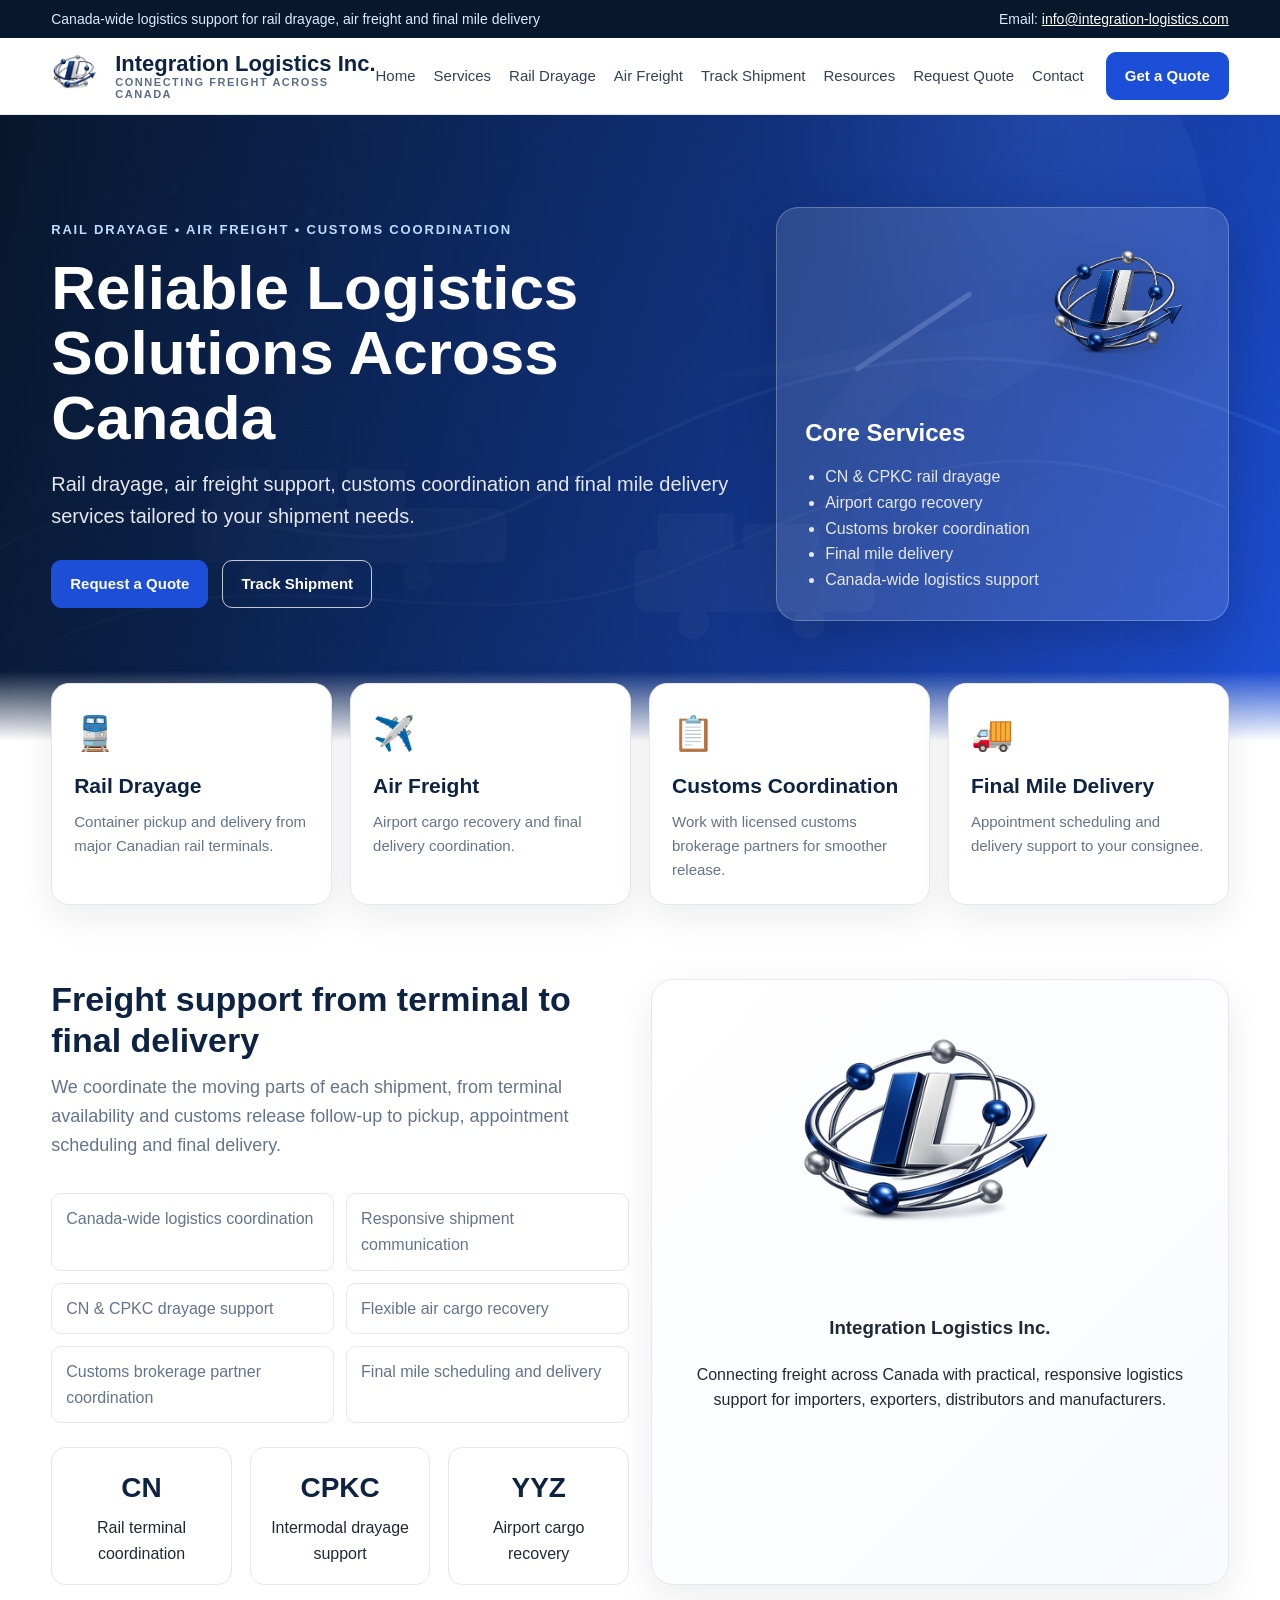
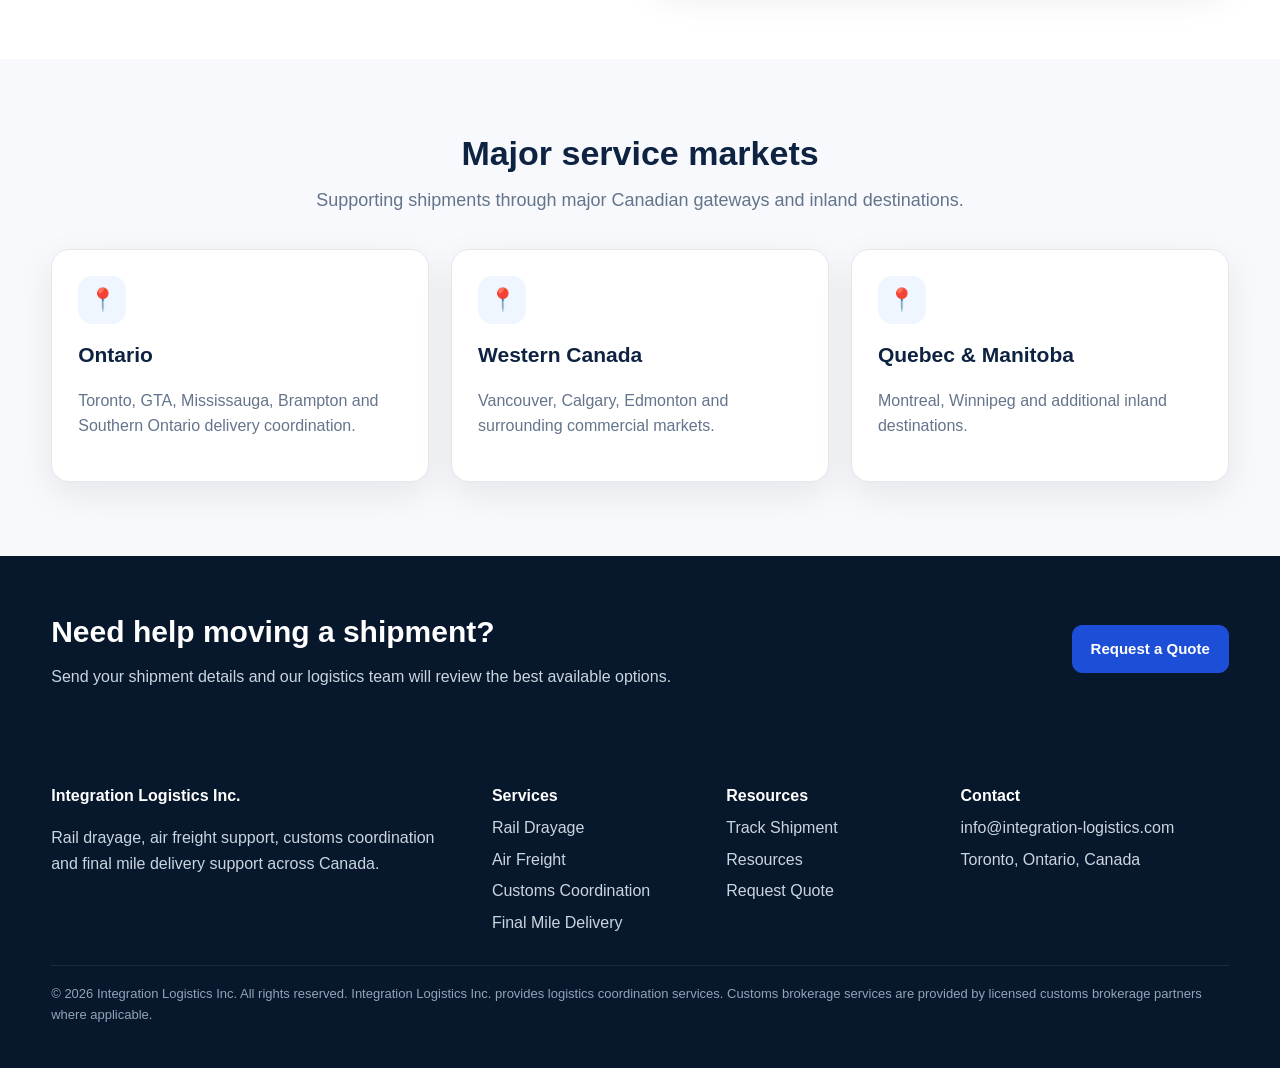
==== commit 670ff24c: "Add files via upload" ====
--- a/index.html
+++ b/index.html
@@ -1,3 +1 @@
-<!doctype html><html lang="en"><head><meta charset="utf-8"><meta name="viewport" content="width=device-width, initial-scale=1"><title>Integration Logistics Inc. | Rail Drayage, Air Freight & Logistics Canada</title><meta name="description" content="Canadian logistics company providing rail drayage, air freight support, customs coordination and final mile delivery across Canada."><link rel="canonical" href="https://integration-logistics.com/"><meta property="og:title" content="Integration Logistics Inc. | Rail Drayage, Air Freight & Logistics Canada"><meta property="og:description" content="Canadian logistics company providing rail drayage, air freight support, customs coordination and final mile delivery across Canada."><meta property="og:type" content="website"><link rel="stylesheet" href="styles.css"></head><body><div class="topbar"><div class="container"><span>Canada-wide logistics support for rail drayage, air freight and final mile delivery</span><span>Email: <a href="mailto:info@integration-logistics.com">info@integration-logistics.com</a></span></div></div><header class="header"><div class="container nav"><a class="logo-wrap" href="index.html"><img class="logo-img" src="assets/logo-full.png" alt="Integration Logistics Inc. logo"></a><nav class="menu"><a href="index.html">Home</a><a href="services.html">Services</a><a href="rail-drayage.html">Rail Drayage</a><a href="air-freight.html">Air Freight</a><a href="track-shipment.html">Track Shipment</a><a href="resources.html">Resources</a><a href="quote.html">Request Quote</a><a href="contact.html">Contact</a></nav><a class="btn" href="quote.html">Get a Quote</a></div></header>
-<section class="hero"><div class="container hero-grid"><div><div class="kicker">Rail Drayage • Air Freight • Customs Coordination</div><h1>Reliable Logistics Solutions Across Canada</h1><p>Rail drayage, air freight support, customs coordination and final mile delivery services tailored to your shipment needs.</p><div class="hero-actions"><a class="btn" href="quote.html">Request a Quote</a><a class="btn light" href="track-shipment.html">Track Shipment</a></div></div><div class="hero-card"><img src="assets/logo-mark.png" alt="Integration Logistics icon"><h3>Core Services</h3><ul><li>CN & CPKC rail drayage</li><li>Airport cargo recovery</li><li>Customs coordination</li><li>Final mile delivery</li><li>Canada-wide transportation support</li></ul></div></div></section><section class="visual-strip"><div class="container service-cards"><div class="mini-card"><div class="big-icon">🚆</div><h3>Rail Drayage</h3><p>CN & CPKC rail terminal pickup and container delivery.</p></div><div class="mini-card"><div class="big-icon">✈️</div><h3>Air Freight</h3><p>Airport cargo recovery and final mile delivery support.</p></div><div class="mini-card"><div class="big-icon">📋</div><h3>Customs Coordination</h3><p>Work with customs brokerage partners for smoother release.</p></div><div class="mini-card"><div class="big-icon">🚚</div><h3>Final Mile Delivery</h3><p>Appointment delivery and local transportation support.</p></div></div></section><section class="section"><div class="container"><div class="grid two"><div><div class="section-title"><h2>Your Canadian logistics partner</h2><p>Integration Logistics Inc. coordinates the moving parts of each shipment, from terminal availability and customs release follow-up to pickup, appointment scheduling and final delivery.</p></div><div class="feature-list"><div>Canada-wide logistics support</div><div>Rail and airport cargo expertise</div><div>Responsive shipment communication</div><div>Flexible solutions for each shipment</div></div></div><div class="logo-panel"><img src="assets/logo-full.png" alt="Integration Logistics Inc. logo"></div></div></div></section><section class="section soft"><div class="container"><div class="section-title center"><h2>Major service markets</h2><p>Supporting shipments through major Canadian logistics gateways and inland destinations.</p></div><div class="grid"><div class="card"><h3>Ontario</h3><p>Toronto, GTA, Mississauga, Brampton and Southern Ontario.</p></div><div class="card"><h3>Western Canada</h3><p>Vancouver, Calgary, Edmonton and surrounding commercial markets.</p></div><div class="card"><h3>Quebec & Manitoba</h3><p>Montreal, Winnipeg and additional Canadian destinations by request.</p></div></div></div></section><section class="band"><div class="container"><div><h2>Need help moving a shipment?</h2><p>Send your shipment details and our logistics team will review the best available options.</p></div><a class="btn" href="quote.html">Request a Quote</a></div></section>
-<footer class="footer"><div class="container"><div class="footer-grid"><div><strong>Integration Logistics Inc.</strong><p>Rail drayage, air freight support, customs coordination and final mile delivery support across Canada.</p></div><div><strong>Services</strong><a href="rail-drayage.html">Rail Drayage</a><a href="air-freight.html">Air Freight</a><a href="services.html">Customs Coordination</a><a href="services.html">Final Mile Delivery</a></div><div><strong>Resources</strong><a href="track-shipment.html">Track Shipment</a><a href="resources.html">Resources</a><a href="quote.html">Request Quote</a></div><div><strong>Contact</strong><a href="mailto:info@integration-logistics.com">info@integration-logistics.com</a><span>Toronto, Ontario, Canada</span></div></div><div class="small">© 2026 Integration Logistics Inc.. All rights reserved. Integration Logistics Inc. provides logistics coordination services. Customs brokerage services are provided by licensed customs brokerage partners where applicable.</div></div></footer></body></html>+<!doctype html><html lang="en"><head><meta charset="utf-8"><meta name="viewport" content="width=device-width, initial-scale=1"><title>Integration Logistics Inc. | Rail Drayage, Air Freight & Logistics Canada</title><meta name="description" content="Canadian logistics company providing rail drayage, air freight support, customs coordination and final mile delivery across Canada."><link rel="canonical" href="https://integration-logistics.com/"><meta property="og:title" content="Integration Logistics Inc. | Rail Drayage, Air Freight & Logistics Canada"><meta property="og:description" content="Canadian logistics company providing rail drayage, air freight support, customs coordination and final mile delivery across Canada."><meta property="og:type" content="website"><link rel="stylesheet" href="styles.css"></head><body><div class="topbar"><div class="container"><span>Canada-wide logistics support for rail drayage, air freight and final mile delivery</span><span>Email: <a href="mailto:info@integration-logistics.com">info@integration-logistics.com</a></span></div></div><header class="header"><div class="container nav"><a class="brand" href="index.html"><img class="brand-mark" src="assets/logo-mark.png" alt="Integration Logistics logo"><span class="brand-text"><span class="brand-title">Integration Logistics Inc.</span><span class="brand-sub">Connecting Freight Across Canada</span></span></a><nav class="menu"><a href="index.html">Home</a><a href="services.html">Services</a><a href="rail-drayage.html">Rail Drayage</a><a href="air-freight.html">Air Freight</a><a href="track-shipment.html">Track Shipment</a><a href="resources.html">Resources</a><a href="quote.html">Request Quote</a><a href="contact.html">Contact</a></nav><a class="btn" href="quote.html">Get a Quote</a></div></header><section class="hero"><div class="container hero-grid"><div><div class="kicker">Rail Drayage • Air Freight • Customs Coordination</div><h1>Reliable Logistics Solutions Across Canada</h1><p>Rail drayage, air freight support, customs coordination and final mile delivery services tailored to your shipment needs.</p><div class="hero-actions"><a class="btn" href="quote.html">Request a Quote</a><a class="btn light" href="track-shipment.html">Track Shipment</a></div></div><div class="hero-panel"><img class="panel-logo" src="assets/logo-mark.png" alt="Integration Logistics logo mark"><h3>Core Services</h3><ul><li>CN &amp; CPKC rail drayage</li><li>Airport cargo recovery</li><li>Customs broker coordination</li><li>Final mile delivery</li><li>Canada-wide logistics support</li></ul></div></div></section><section class="visual-strip"><div class="container quick-grid"><div class="quick-card"><div class="emoji">🚆</div><h3>Rail Drayage</h3><p>Container pickup and delivery from major Canadian rail terminals.</p></div><div class="quick-card"><div class="emoji">✈️</div><h3>Air Freight</h3><p>Airport cargo recovery and final delivery coordination.</p></div><div class="quick-card"><div class="emoji">📋</div><h3>Customs Coordination</h3><p>Work with licensed customs brokerage partners for smoother release.</p></div><div class="quick-card"><div class="emoji">🚚</div><h3>Final Mile Delivery</h3><p>Appointment scheduling and delivery support to your consignee.</p></div></div></section><section class="section"><div class="container grid two"><div><div class="section-title"><h2>Freight support from terminal to final delivery</h2><p>We coordinate the moving parts of each shipment, from terminal availability and customs release follow-up to pickup, appointment scheduling and final delivery.</p></div><div class="bullets"><div>Canada-wide logistics coordination</div><div>Responsive shipment communication</div><div>CN &amp; CPKC drayage support</div><div>Flexible air cargo recovery</div><div>Customs brokerage partner coordination</div><div>Final mile scheduling and delivery</div></div><div class="stats"><div class="stat"><strong>CN</strong><span>Rail terminal coordination</span></div><div class="stat"><strong>CPKC</strong><span>Intermodal drayage support</span></div><div class="stat"><strong>YYZ</strong><span>Airport cargo recovery</span></div></div></div><div class="logo-showcase"><img src="assets/logo-mark-320.png" alt="IL logo"><h3>Integration Logistics Inc.</h3><p>Connecting freight across Canada with practical, responsive logistics support for importers, exporters, distributors and manufacturers.</p></div></div></section><section class="section soft"><div class="container"><div class="section-title center"><h2>Major service markets</h2><p>Supporting shipments through major Canadian gateways and inland destinations.</p></div><div class="grid three"><div class="card"><div class="icon-badge">📍</div><h3>Ontario</h3><p>Toronto, GTA, Mississauga, Brampton and Southern Ontario delivery coordination.</p></div><div class="card"><div class="icon-badge">📍</div><h3>Western Canada</h3><p>Vancouver, Calgary, Edmonton and surrounding commercial markets.</p></div><div class="card"><div class="icon-badge">📍</div><h3>Quebec &amp; Manitoba</h3><p>Montreal, Winnipeg and additional inland destinations.</p></div></div></div></section><section class="band"><div class="container"><div><h2>Need help moving a shipment?</h2><p>Send your shipment details and our logistics team will review the best available options.</p></div><a class="btn" href="quote.html">Request a Quote</a></div></section><footer class="footer"><div class="container"><div class="footer-grid"><div><strong>Integration Logistics Inc.</strong><p>Rail drayage, air freight support, customs coordination and final mile delivery support across Canada.</p></div><div><strong>Services</strong><a href="rail-drayage.html">Rail Drayage</a><a href="air-freight.html">Air Freight</a><a href="services.html">Customs Coordination</a><a href="services.html">Final Mile Delivery</a></div><div><strong>Resources</strong><a href="track-shipment.html">Track Shipment</a><a href="resources.html">Resources</a><a href="quote.html">Request Quote</a></div><div><strong>Contact</strong><a href="mailto:info@integration-logistics.com">info@integration-logistics.com</a><span>Toronto, Ontario, Canada</span></div></div><div class="small">© 2026 Integration Logistics Inc. All rights reserved. Integration Logistics Inc. provides logistics coordination services. Customs brokerage services are provided by licensed customs brokerage partners where applicable.</div></div></footer></body></html>
--- a/styles.css
+++ b/styles.css
@@ -1,17 +1,99 @@
 
-:root{--navy:#07172c;--navy2:#0b1f3a;--blue:#1d4ed8;--text:#1f2937;--muted:#64748b;--soft:#f5f7fb;--line:#e5e7eb}
-*{box-sizing:border-box}body{margin:0;font-family:Arial,Helvetica,sans-serif;color:var(--text);line-height:1.6;background:#fff}a{text-decoration:none;color:inherit}.container{width:min(1180px,92%);margin:0 auto}
-.topbar{background:#07172c;color:#dbeafe;font-size:14px;padding:8px 0}.topbar .container{display:flex;justify-content:space-between;gap:18px;flex-wrap:wrap}.topbar a{color:#fff;text-decoration:underline}
-.header{position:sticky;top:0;z-index:50;background:rgba(255,255,255,.97);border-bottom:1px solid var(--line);backdrop-filter:blur(8px)}.nav{display:flex;align-items:center;justify-content:space-between;padding:13px 0;gap:20px}.logo-img{height:62px;width:auto;display:block}.menu{display:flex;align-items:center;gap:18px;font-size:15px}.menu a{white-space:nowrap}.menu a:hover{color:var(--blue)}
-.btn{display:inline-block;background:var(--blue);color:#fff;padding:11px 18px;border-radius:8px;font-weight:700;border:0;cursor:pointer;font-size:15px;white-space:nowrap}.btn:hover{background:#1743b5}.btn.secondary{background:#fff;color:var(--blue);border:1px solid var(--blue)}.btn.light{background:transparent;color:#fff;border:1px solid rgba(255,255,255,.75)}
-.hero{background-image:linear-gradient(100deg,rgba(7,23,44,.94),rgba(29,78,216,.72)),url("assets/hero-logistics.svg");background-size:cover;background-position:center;color:#fff;padding:98px 0 115px;position:relative;overflow:hidden}.hero:after{content:"";position:absolute;left:0;right:0;bottom:0;height:70px;background:linear-gradient(to top,#fff,rgba(255,255,255,0))}
-.hero-grid{position:relative;z-index:2;display:grid;grid-template-columns:1.22fr .78fr;gap:46px;align-items:center}.kicker{font-weight:800;color:#bfdbfe;text-transform:uppercase;letter-spacing:.14em;font-size:13px;margin-bottom:12px}.hero h1{font-size:clamp(38px,5vw,62px);line-height:1.08;margin:0 0 18px;max-width:780px}.hero p{font-size:20px;color:#e5e7eb;max-width:760px;margin:0 0 28px}.hero-actions{display:flex;gap:14px;flex-wrap:wrap}
-.hero-card{background:rgba(255,255,255,.12);border:1px solid rgba(255,255,255,.22);border-radius:20px;padding:26px;box-shadow:0 18px 60px rgba(0,0,0,.16)}.hero-card img{width:170px;max-width:80%;display:block;margin:0 0 18px auto;filter:drop-shadow(0 12px 22px rgba(0,0,0,.18))}.hero-card h3{margin:0 0 12px}.hero-card ul{margin:0;padding-left:20px;color:#e5e7eb}
-.visual-strip{margin-top:-58px;position:relative;z-index:5}.service-cards{display:grid;grid-template-columns:repeat(4,1fr);gap:18px}.mini-card{background:#fff;border:1px solid var(--line);border-radius:16px;padding:22px;box-shadow:0 18px 45px rgba(15,23,42,.10)}.mini-card .big-icon{font-size:34px;margin-bottom:10px}.mini-card h3{margin:0 0 8px;color:var(--navy2)}.mini-card p{margin:0;color:var(--muted);font-size:15px}
-.section{padding:72px 0}.section.soft{background:var(--soft)}.section-title{max-width:850px;margin-bottom:34px}.section-title.center{text-align:center;margin-left:auto;margin-right:auto}.section-title h2{font-size:34px;line-height:1.2;color:var(--navy2);margin:0 0 12px}.section-title p{font-size:18px;color:var(--muted);margin:0}.grid{display:grid;grid-template-columns:repeat(3,1fr);gap:22px}.grid.two{grid-template-columns:repeat(2,1fr)}
-.card{background:#fff;border:1px solid var(--line);border-radius:16px;padding:26px;box-shadow:0 10px 28px rgba(15,23,42,.05)}.card h3{margin:0 0 10px;color:var(--navy2);font-size:21px}.card p,.card li{color:var(--muted)}.card ul{padding-left:20px;margin-bottom:0}.icon{width:46px;height:46px;border-radius:13px;background:#eff6ff;color:var(--blue);display:flex;align-items:center;justify-content:center;font-weight:900;margin-bottom:14px;font-size:22px}.logo-panel{background:linear-gradient(135deg,#fff,#f8fafc);border:1px solid var(--line);border-radius:18px;padding:28px;text-align:center}.logo-panel img{max-width:330px;width:100%;height:auto}.feature-list{display:grid;grid-template-columns:repeat(2,1fr);gap:12px;margin-top:20px}.feature-list div{background:#fff;border:1px solid var(--line);border-radius:10px;padding:12px;color:var(--muted)}
-.band{background:var(--navy);color:#fff;padding:52px 0}.band .container{display:flex;justify-content:space-between;align-items:center;gap:24px;flex-wrap:wrap}.band h2{margin:0 0 8px;font-size:30px}.band p{margin:0;color:#cbd5e1}
-.page-hero{background:linear-gradient(120deg,#f5f7fb,#eaf1ff);border-bottom:1px solid var(--line);padding:58px 0}.page-hero h1{font-size:42px;line-height:1.15;color:var(--navy2);margin:0 0 10px}.page-hero p{font-size:18px;color:var(--muted);max-width:850px;margin:0}.badges{display:flex;flex-wrap:wrap;gap:10px;margin-top:22px}.badge{background:#fff;border:1px solid #dbeafe;color:#1e40af;border-radius:999px;padding:7px 12px;font-weight:700;font-size:14px}
-.form{display:grid;grid-template-columns:repeat(2,1fr);gap:16px}.form label{display:block;font-weight:700;color:var(--navy2);margin-bottom:6px}.form input,.form textarea{width:100%;border:1px solid var(--line);border-radius:9px;padding:12px;font:inherit;background:#fff}.form textarea{min-height:220px}.full{grid-column:1/-1}.notice{background:#eff6ff;border:1px solid #bfdbfe;color:#1e3a8a;padding:16px;border-radius:10px;margin-top:18px}.disclaimer{font-size:13px;color:var(--muted);border-top:1px solid var(--line);padding-top:14px;margin-top:18px}.map-wrap{border:1px solid var(--line);border-radius:16px;overflow:hidden;min-height:320px;background:#f1f5f9}.map-wrap iframe{width:100%;height:360px;border:0}
-.footer{background:#07172c;color:#cbd5e1;padding:42px 0}.footer-grid{display:grid;grid-template-columns:2fr 1fr 1fr 1.3fr;gap:28px}.footer strong{color:#fff}.footer a{display:block;color:#cbd5e1;margin:6px 0}.footer a:hover{color:#fff}.small{font-size:13px;color:#94a3b8;margin-top:24px;border-top:1px solid #1e293b;padding-top:18px}
-@media(max-width:1050px) and (min-width:901px){.logo-img{height:52px}.menu{gap:12px;font-size:14px}.btn{padding:10px 13px;font-size:14px}}@media(max-width:900px){.menu{display:none}.hero-grid,.grid,.grid.two,.footer-grid,.form,.feature-list,.service-cards{grid-template-columns:1fr}.full{grid-column:auto}.hero{padding:66px 0 90px}.logo-img{height:54px}.topbar .container{justify-content:center;text-align:center}}@media(max-width:520px){.logo-img{height:46px}}
+:root{
+  --navy:#07172c;
+  --navy-2:#0d2341;
+  --blue:#1d4ed8;
+  --blue-dark:#1742b6;
+  --blue-soft:#eff6ff;
+  --text:#1f2937;
+  --muted:#64748b;
+  --line:#e5e7eb;
+  --soft:#f7f9fc;
+  --white:#ffffff;
+  --shadow:0 12px 36px rgba(15,23,42,.08);
+}
+*{box-sizing:border-box}
+html{scroll-behavior:smooth}
+body{margin:0;font-family:Arial,Helvetica,sans-serif;color:var(--text);background:#fff;line-height:1.6}
+a{text-decoration:none;color:inherit}
+img{max-width:100%;display:block}
+.container{width:min(1180px,92%);margin:0 auto}
+.topbar{background:var(--navy);color:#dbeafe;font-size:14px;padding:8px 0}
+.topbar .container{display:flex;justify-content:space-between;gap:18px;flex-wrap:wrap}
+.topbar a{color:#fff;text-decoration:underline}
+.header{position:sticky;top:0;z-index:50;background:rgba(255,255,255,.97);backdrop-filter:blur(8px);border-bottom:1px solid var(--line)}
+.nav{display:flex;align-items:center;justify-content:space-between;gap:22px;padding:12px 0}
+.brand{display:flex;align-items:center;gap:12px;min-width:0}
+.brand-mark{width:52px;height:52px;object-fit:contain;flex:0 0 auto}
+.brand-text{display:flex;flex-direction:column;line-height:1.1}
+.brand-title{font-weight:800;color:var(--navy-2);font-size:22px;white-space:nowrap}
+.brand-sub{font-size:11px;letter-spacing:.14em;text-transform:uppercase;color:#5b6d85;font-weight:700}
+.menu{display:flex;align-items:center;gap:18px;font-size:15px}
+.menu a{white-space:nowrap;color:#334155}
+.menu a:hover{color:var(--blue)}
+.btn{display:inline-flex;align-items:center;justify-content:center;padding:11px 18px;border-radius:10px;background:var(--blue);color:#fff;font-weight:700;font-size:15px;border:1px solid var(--blue);cursor:pointer;white-space:nowrap}
+.btn:hover{background:var(--blue-dark);border-color:var(--blue-dark)}
+.btn.secondary{background:#fff;color:var(--blue);border-color:#c7d2fe}
+.btn.light{background:transparent;color:#fff;border-color:rgba(255,255,255,.75)}
+.hero{position:relative;overflow:hidden;background-image:linear-gradient(100deg,rgba(7,23,44,.94),rgba(29,78,216,.76)),url('assets/hero-bg.svg');background-size:cover;background-position:center;color:#fff;padding:92px 0 120px}
+.hero::after{content:'';position:absolute;left:0;right:0;bottom:0;height:70px;background:linear-gradient(to top,#fff,rgba(255,255,255,0))}
+.hero-grid{position:relative;z-index:2;display:grid;grid-template-columns:1.2fr .8fr;gap:46px;align-items:center}
+.kicker{font-size:13px;text-transform:uppercase;letter-spacing:.14em;font-weight:800;color:#bfdbfe;margin-bottom:14px}
+.hero h1{font-size:clamp(38px,5vw,62px);line-height:1.05;margin:0 0 18px;max-width:760px}
+.hero p{font-size:20px;color:#e5e7eb;max-width:760px;margin:0 0 28px}
+.hero-actions{display:flex;gap:14px;flex-wrap:wrap}
+.hero-panel{background:rgba(255,255,255,.12);border:1px solid rgba(255,255,255,.24);border-radius:22px;padding:28px;box-shadow:0 18px 52px rgba(0,0,0,.18)}
+.hero-panel .panel-logo{width:148px;margin:0 0 18px auto;filter:drop-shadow(0 10px 22px rgba(0,0,0,.18))}
+.hero-panel h3{margin:0 0 12px;font-size:24px}
+.hero-panel ul{margin:0;padding-left:20px;color:#e5e7eb}
+.visual-strip{margin-top:-58px;position:relative;z-index:5}
+.quick-grid{display:grid;grid-template-columns:repeat(4,1fr);gap:18px}
+.quick-card{background:#fff;border:1px solid var(--line);border-radius:18px;padding:22px;box-shadow:var(--shadow)}
+.quick-card .emoji{font-size:34px;margin-bottom:8px}
+.quick-card h3{margin:0 0 8px;font-size:21px;color:var(--navy-2)}
+.quick-card p{margin:0;color:var(--muted);font-size:15px}
+.section{padding:74px 0}
+.section.soft{background:var(--soft)}
+.section-title{max-width:860px;margin-bottom:34px}
+.section-title.center{text-align:center;margin-left:auto;margin-right:auto}
+.section-title h2{margin:0 0 12px;font-size:34px;line-height:1.2;color:var(--navy-2)}
+.section-title p{margin:0;color:var(--muted);font-size:18px}
+.grid{display:grid;gap:22px}
+.grid.two{grid-template-columns:repeat(2,1fr)}
+.grid.three{grid-template-columns:repeat(3,1fr)}
+.card{background:#fff;border:1px solid var(--line);border-radius:18px;padding:26px;box-shadow:var(--shadow)}
+.card h3{margin:0 0 10px;font-size:21px;color:var(--navy-2)}
+.card p,.card li{color:var(--muted)}
+.card ul{padding-left:20px;margin-bottom:0}
+.icon-badge{width:48px;height:48px;border-radius:14px;background:var(--blue-soft);display:flex;align-items:center;justify-content:center;font-size:22px;margin-bottom:14px}
+.logo-showcase{background:linear-gradient(135deg,#fff,#f8fbff);border:1px solid var(--line);border-radius:22px;padding:34px;text-align:center;box-shadow:var(--shadow)}
+.logo-showcase img{width:min(280px,80%);margin:0 auto 18px}
+.bullets{display:grid;grid-template-columns:repeat(2,1fr);gap:12px;margin-top:20px}
+.bullets div{padding:12px 14px;border:1px solid var(--line);border-radius:10px;background:#fff;color:var(--muted)}
+.stats{display:grid;grid-template-columns:repeat(3,1fr);gap:18px;margin-top:24px}
+.stat{background:#fff;border:1px solid var(--line);border-radius:14px;padding:18px;text-align:center}
+.stat strong{display:block;color:var(--navy-2);font-size:28px;margin-bottom:4px}
+.band{background:var(--navy);color:#fff;padding:52px 0}
+.band .container{display:flex;justify-content:space-between;align-items:center;gap:24px;flex-wrap:wrap}
+.band h2{margin:0 0 8px;font-size:30px}
+.band p{margin:0;color:#cbd5e1}
+.page-hero{background:linear-gradient(120deg,#f7f9fc,#eaf1ff);border-bottom:1px solid var(--line);padding:58px 0}
+.page-hero h1{margin:0 0 10px;font-size:42px;line-height:1.14;color:var(--navy-2)}
+.page-hero p{margin:0;max-width:860px;font-size:18px;color:var(--muted)}
+.badges{display:flex;gap:10px;flex-wrap:wrap;margin-top:20px}
+.badge{display:inline-block;border:1px solid #dbeafe;background:#fff;color:#1e40af;border-radius:999px;padding:7px 12px;font-size:14px;font-weight:700}
+.notice{margin-top:16px;background:#eff6ff;color:#1e3a8a;border:1px solid #bfdbfe;border-radius:12px;padding:16px}
+.form{display:grid;grid-template-columns:repeat(2,1fr);gap:16px}
+.form label{display:block;font-weight:700;color:var(--navy-2);margin-bottom:6px}
+.form input,.form textarea{width:100%;padding:12px;border:1px solid var(--line);border-radius:10px;font:inherit;background:#fff}
+.form textarea{min-height:220px;resize:vertical}
+.full{grid-column:1/-1}
+.map-wrap{border:1px solid var(--line);border-radius:18px;overflow:hidden;box-shadow:var(--shadow)}
+.map-wrap iframe{border:0;width:100%;height:360px}
+.disclaimer{margin-top:14px;padding-top:14px;border-top:1px solid var(--line);font-size:13px;color:var(--muted)}
+.footer{background:var(--navy);color:#cbd5e1;padding:42px 0}
+.footer-grid{display:grid;grid-template-columns:2fr 1fr 1fr 1.3fr;gap:28px}
+.footer strong{color:#fff}.footer a{display:block;color:#cbd5e1;margin:6px 0}.footer a:hover{color:#fff}
+.small{font-size:13px;color:#94a3b8;margin-top:24px;padding-top:18px;border-top:1px solid #1e293b}
+@media (max-width:1080px){.brand-title{font-size:18px}.menu{gap:12px;font-size:14px}.btn{padding:10px 14px}}
+@media (max-width:900px){.menu{display:none}.hero-grid,.quick-grid,.grid.two,.grid.three,.footer-grid,.form,.bullets,.stats{grid-template-columns:1fr}.hero{padding:70px 0 96px}.hero-panel .panel-logo{margin-left:auto;margin-right:auto}.topbar .container{justify-content:center;text-align:center}.brand-mark{width:46px;height:46px}.brand-title{font-size:17px}.brand-sub{font-size:10px}}
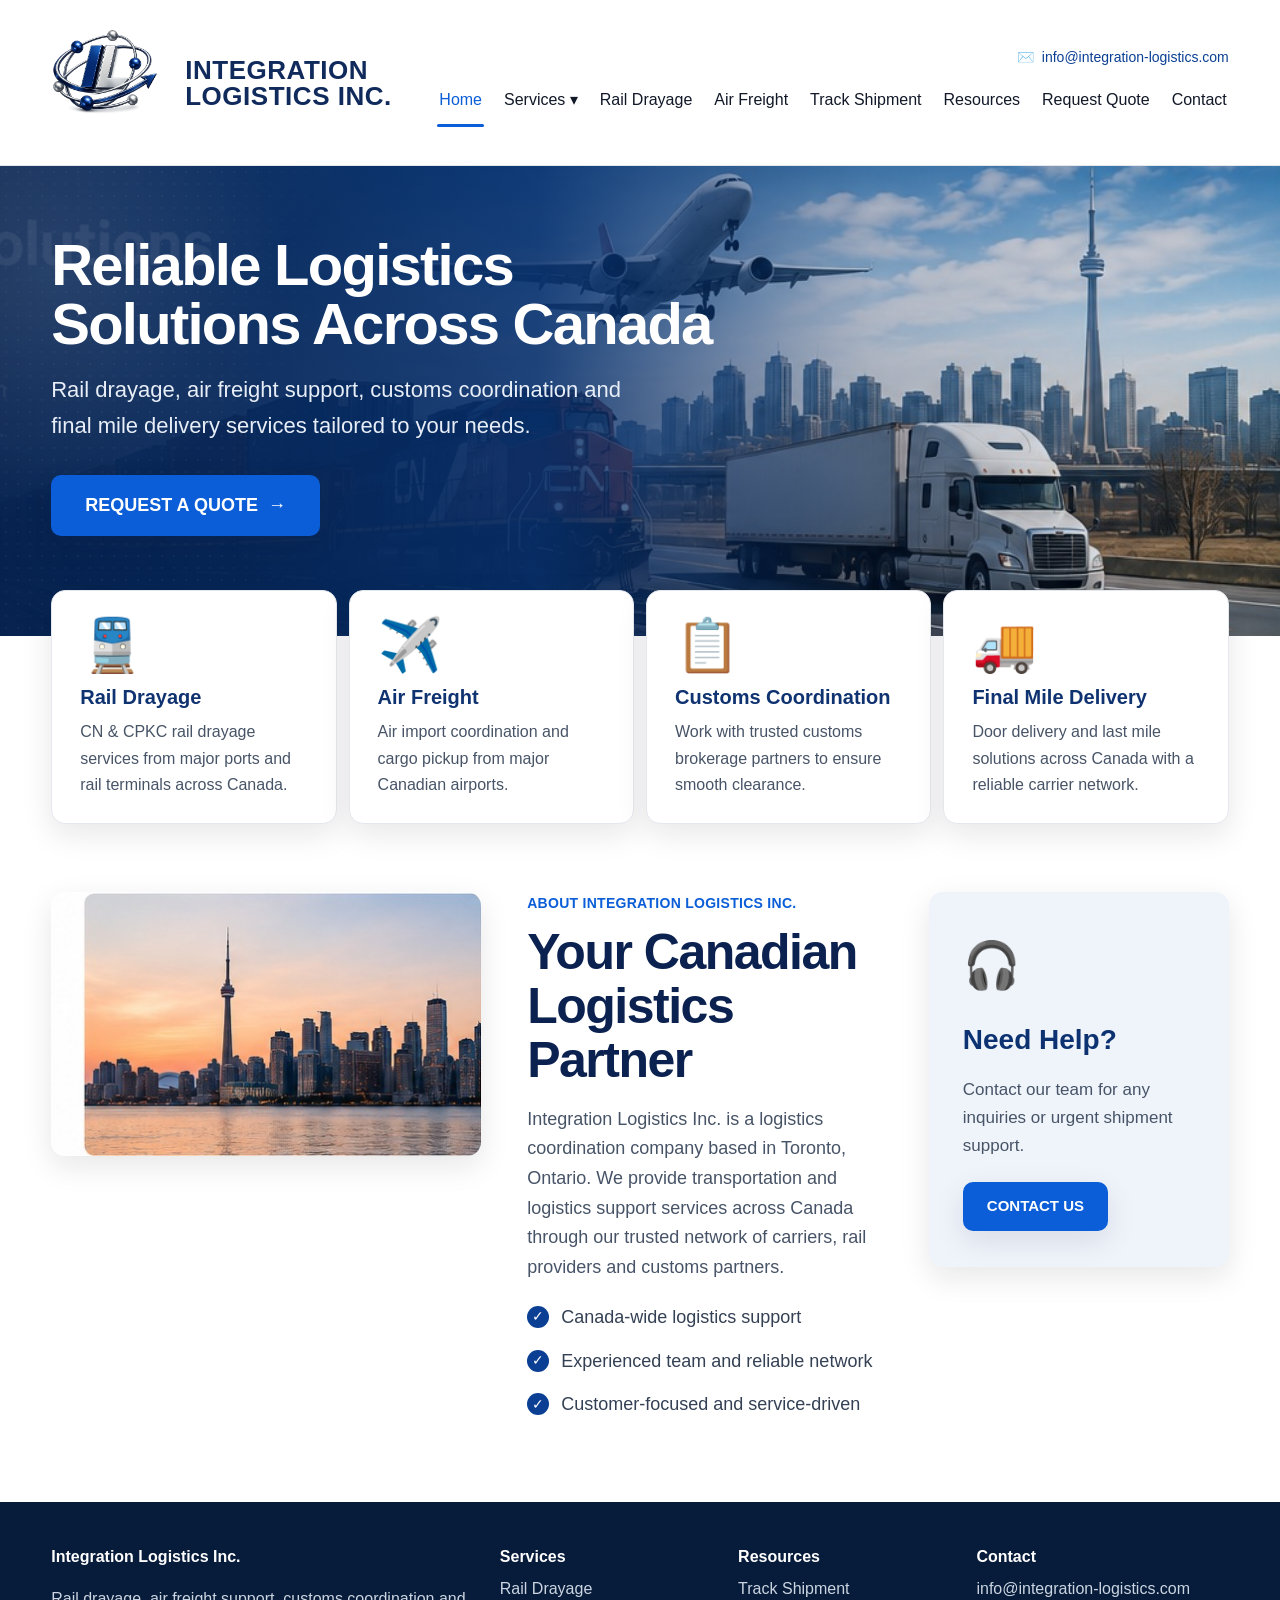
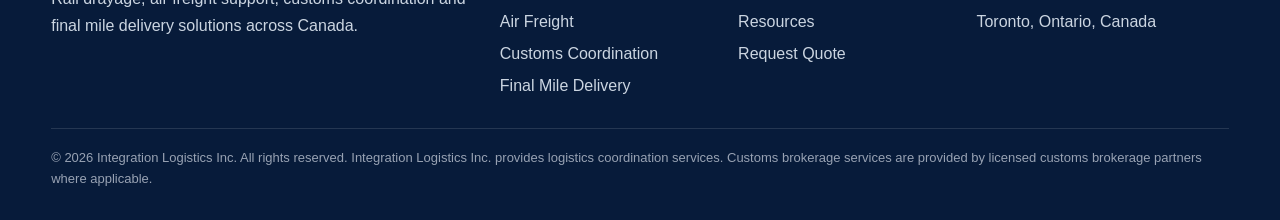
==== commit d2ea77c3: "Add files via upload" ====
--- a/index.html
+++ b/index.html
@@ -1 +1 @@
-<!doctype html><html lang="en"><head><meta charset="utf-8"><meta name="viewport" content="width=device-width, initial-scale=1"><title>Integration Logistics Inc. | Rail Drayage, Air Freight & Logistics Canada</title><meta name="description" content="Canadian logistics company providing rail drayage, air freight support, customs coordination and final mile delivery across Canada."><link rel="canonical" href="https://integration-logistics.com/"><meta property="og:title" content="Integration Logistics Inc. | Rail Drayage, Air Freight & Logistics Canada"><meta property="og:description" content="Canadian logistics company providing rail drayage, air freight support, customs coordination and final mile delivery across Canada."><meta property="og:type" content="website"><link rel="stylesheet" href="styles.css"></head><body><div class="topbar"><div class="container"><span>Canada-wide logistics support for rail drayage, air freight and final mile delivery</span><span>Email: <a href="mailto:info@integration-logistics.com">info@integration-logistics.com</a></span></div></div><header class="header"><div class="container nav"><a class="brand" href="index.html"><img class="brand-mark" src="assets/logo-mark.png" alt="Integration Logistics logo"><span class="brand-text"><span class="brand-title">Integration Logistics Inc.</span><span class="brand-sub">Connecting Freight Across Canada</span></span></a><nav class="menu"><a href="index.html">Home</a><a href="services.html">Services</a><a href="rail-drayage.html">Rail Drayage</a><a href="air-freight.html">Air Freight</a><a href="track-shipment.html">Track Shipment</a><a href="resources.html">Resources</a><a href="quote.html">Request Quote</a><a href="contact.html">Contact</a></nav><a class="btn" href="quote.html">Get a Quote</a></div></header><section class="hero"><div class="container hero-grid"><div><div class="kicker">Rail Drayage • Air Freight • Customs Coordination</div><h1>Reliable Logistics Solutions Across Canada</h1><p>Rail drayage, air freight support, customs coordination and final mile delivery services tailored to your shipment needs.</p><div class="hero-actions"><a class="btn" href="quote.html">Request a Quote</a><a class="btn light" href="track-shipment.html">Track Shipment</a></div></div><div class="hero-panel"><img class="panel-logo" src="assets/logo-mark.png" alt="Integration Logistics logo mark"><h3>Core Services</h3><ul><li>CN &amp; CPKC rail drayage</li><li>Airport cargo recovery</li><li>Customs broker coordination</li><li>Final mile delivery</li><li>Canada-wide logistics support</li></ul></div></div></section><section class="visual-strip"><div class="container quick-grid"><div class="quick-card"><div class="emoji">🚆</div><h3>Rail Drayage</h3><p>Container pickup and delivery from major Canadian rail terminals.</p></div><div class="quick-card"><div class="emoji">✈️</div><h3>Air Freight</h3><p>Airport cargo recovery and final delivery coordination.</p></div><div class="quick-card"><div class="emoji">📋</div><h3>Customs Coordination</h3><p>Work with licensed customs brokerage partners for smoother release.</p></div><div class="quick-card"><div class="emoji">🚚</div><h3>Final Mile Delivery</h3><p>Appointment scheduling and delivery support to your consignee.</p></div></div></section><section class="section"><div class="container grid two"><div><div class="section-title"><h2>Freight support from terminal to final delivery</h2><p>We coordinate the moving parts of each shipment, from terminal availability and customs release follow-up to pickup, appointment scheduling and final delivery.</p></div><div class="bullets"><div>Canada-wide logistics coordination</div><div>Responsive shipment communication</div><div>CN &amp; CPKC drayage support</div><div>Flexible air cargo recovery</div><div>Customs brokerage partner coordination</div><div>Final mile scheduling and delivery</div></div><div class="stats"><div class="stat"><strong>CN</strong><span>Rail terminal coordination</span></div><div class="stat"><strong>CPKC</strong><span>Intermodal drayage support</span></div><div class="stat"><strong>YYZ</strong><span>Airport cargo recovery</span></div></div></div><div class="logo-showcase"><img src="assets/logo-mark-320.png" alt="IL logo"><h3>Integration Logistics Inc.</h3><p>Connecting freight across Canada with practical, responsive logistics support for importers, exporters, distributors and manufacturers.</p></div></div></section><section class="section soft"><div class="container"><div class="section-title center"><h2>Major service markets</h2><p>Supporting shipments through major Canadian gateways and inland destinations.</p></div><div class="grid three"><div class="card"><div class="icon-badge">📍</div><h3>Ontario</h3><p>Toronto, GTA, Mississauga, Brampton and Southern Ontario delivery coordination.</p></div><div class="card"><div class="icon-badge">📍</div><h3>Western Canada</h3><p>Vancouver, Calgary, Edmonton and surrounding commercial markets.</p></div><div class="card"><div class="icon-badge">📍</div><h3>Quebec &amp; Manitoba</h3><p>Montreal, Winnipeg and additional inland destinations.</p></div></div></div></section><section class="band"><div class="container"><div><h2>Need help moving a shipment?</h2><p>Send your shipment details and our logistics team will review the best available options.</p></div><a class="btn" href="quote.html">Request a Quote</a></div></section><footer class="footer"><div class="container"><div class="footer-grid"><div><strong>Integration Logistics Inc.</strong><p>Rail drayage, air freight support, customs coordination and final mile delivery support across Canada.</p></div><div><strong>Services</strong><a href="rail-drayage.html">Rail Drayage</a><a href="air-freight.html">Air Freight</a><a href="services.html">Customs Coordination</a><a href="services.html">Final Mile Delivery</a></div><div><strong>Resources</strong><a href="track-shipment.html">Track Shipment</a><a href="resources.html">Resources</a><a href="quote.html">Request Quote</a></div><div><strong>Contact</strong><a href="mailto:info@integration-logistics.com">info@integration-logistics.com</a><span>Toronto, Ontario, Canada</span></div></div><div class="small">© 2026 Integration Logistics Inc. All rights reserved. Integration Logistics Inc. provides logistics coordination services. Customs brokerage services are provided by licensed customs brokerage partners where applicable.</div></div></footer></body></html>+<!doctype html><html lang="en"><head><meta charset="utf-8"><meta name="viewport" content="width=device-width, initial-scale=1"><title>Integration Logistics Inc. | Rail Drayage, Air Freight & Logistics Canada</title><meta name="description" content="Canadian logistics company providing rail drayage, air freight support, customs coordination and final mile delivery across Canada."><link rel="canonical" href="https://integration-logistics.com/"><meta property="og:title" content="Integration Logistics Inc. | Rail Drayage, Air Freight & Logistics Canada"><meta property="og:description" content="Canadian logistics company providing rail drayage, air freight support, customs coordination and final mile delivery across Canada."><meta property="og:type" content="website"><link rel="stylesheet" href="styles.css"></head><body><header class="header"><div class="container nav"><a class="brand" href="index.html"><img src="assets/logo-mark.png" alt="Integration Logistics logo"><div class="brand-text"><div class="line1">INTEGRATION</div><div class="line2">LOGISTICS INC.</div></div></a><div class="header-right"><div class="contact-mini">✉️ <a href="mailto:info@integration-logistics.com">info@integration-logistics.com</a></div><nav class="menu"><a href="index.html" class="active">Home</a><a href="services.html" class="">Services ▾</a><a href="rail-drayage.html" class="">Rail Drayage</a><a href="air-freight.html" class="">Air Freight</a><a href="track-shipment.html" class="">Track Shipment</a><a href="resources.html" class="">Resources</a><a href="quote.html" class="">Request Quote</a><a href="contact.html" class="">Contact</a></nav></div></div></header><section class="hero"><div class="container"><div class="hero-inner"><h1>Reliable Logistics Solutions Across Canada</h1><p>Rail drayage, air freight support, customs coordination and final mile delivery services tailored to your needs.</p><a class="btn" href="quote.html">REQUEST A QUOTE <span>→</span></a></div></div></section><div class="feature-wrap"><div class="container"><div class="features"><div class="feature-card"><div class="icon">🚆</div><h3>Rail Drayage</h3><p>CN &amp; CPKC rail drayage services from major ports and rail terminals across Canada.</p></div><div class="feature-card"><div class="icon">✈️</div><h3>Air Freight</h3><p>Air import coordination and cargo pickup from major Canadian airports.</p></div><div class="feature-card"><div class="icon">📋</div><h3>Customs Coordination</h3><p>Work with trusted customs brokerage partners to ensure smooth clearance.</p></div><div class="feature-card"><div class="icon">🚚</div><h3>Final Mile Delivery</h3><p>Door delivery and last mile solutions across Canada with a reliable carrier network.</p></div></div></div></div><section class="section"><div class="container"><div class="about-grid"><div class="about-image"><img src="assets/city-photo.jpg" alt="Toronto skyline"></div><div class="about-copy"><div class="kicker">About Integration Logistics Inc.</div><h2>Your Canadian Logistics Partner</h2><p>Integration Logistics Inc. is a logistics coordination company based in Toronto, Ontario. We provide transportation and logistics support services across Canada through our trusted network of carriers, rail providers and customs partners.</p><ul class="check-list"><li><span class="check">✓</span><span>Canada-wide logistics support</span></li><li><span class="check">✓</span><span>Experienced team and reliable network</span></li><li><span class="check">✓</span><span>Customer-focused and service-driven</span></li></ul></div><div class="help-card"><div class="icon">🎧</div><h3>Need Help?</h3><p>Contact our team for any inquiries or urgent shipment support.</p><a class="btn small" href="contact.html">CONTACT US</a></div></div></div></section><footer class="footer"><div class="container"><div class="footer-grid"><div><strong>Integration Logistics Inc.</strong><p>Rail drayage, air freight support, customs coordination and final mile delivery solutions across Canada.</p></div><div><strong>Services</strong><a href="rail-drayage.html">Rail Drayage</a><a href="air-freight.html">Air Freight</a><a href="services.html">Customs Coordination</a><a href="services.html">Final Mile Delivery</a></div><div><strong>Resources</strong><a href="track-shipment.html">Track Shipment</a><a href="resources.html">Resources</a><a href="quote.html">Request Quote</a></div><div><strong>Contact</strong><a href="mailto:info@integration-logistics.com">info@integration-logistics.com</a><span>Toronto, Ontario, Canada</span></div></div><div class="copyright">© 2026 Integration Logistics Inc. All rights reserved. Integration Logistics Inc. provides logistics coordination services. Customs brokerage services are provided by licensed customs brokerage partners where applicable.</div></div></footer></body></html>
--- a/styles.css
+++ b/styles.css
@@ -1,99 +1,86 @@
 
 :root{
-  --navy:#07172c;
-  --navy-2:#0d2341;
-  --blue:#1d4ed8;
-  --blue-dark:#1742b6;
-  --blue-soft:#eff6ff;
-  --text:#1f2937;
-  --muted:#64748b;
-  --line:#e5e7eb;
-  --soft:#f7f9fc;
-  --white:#ffffff;
-  --shadow:0 12px 36px rgba(15,23,42,.08);
+  --blue:#0b5ed7;
+  --blue-dark:#0a3f93;
+  --blue-navy:#072b61;
+  --text:#1d2939;
+  --muted:#475467;
+  --bg:#f7f9fc;
+  --line:#e4e7ec;
+  --white:#fff;
+  --shadow:0 10px 30px rgba(16,24,40,.10);
 }
 *{box-sizing:border-box}
-html{scroll-behavior:smooth}
-body{margin:0;font-family:Arial,Helvetica,sans-serif;color:var(--text);background:#fff;line-height:1.6}
+body{margin:0;font-family:Arial,Helvetica,sans-serif;background:#fff;color:var(--text);line-height:1.65}
 a{text-decoration:none;color:inherit}
-img{max-width:100%;display:block}
-.container{width:min(1180px,92%);margin:0 auto}
-.topbar{background:var(--navy);color:#dbeafe;font-size:14px;padding:8px 0}
-.topbar .container{display:flex;justify-content:space-between;gap:18px;flex-wrap:wrap}
-.topbar a{color:#fff;text-decoration:underline}
-.header{position:sticky;top:0;z-index:50;background:rgba(255,255,255,.97);backdrop-filter:blur(8px);border-bottom:1px solid var(--line)}
-.nav{display:flex;align-items:center;justify-content:space-between;gap:22px;padding:12px 0}
-.brand{display:flex;align-items:center;gap:12px;min-width:0}
-.brand-mark{width:52px;height:52px;object-fit:contain;flex:0 0 auto}
-.brand-text{display:flex;flex-direction:column;line-height:1.1}
-.brand-title{font-weight:800;color:var(--navy-2);font-size:22px;white-space:nowrap}
-.brand-sub{font-size:11px;letter-spacing:.14em;text-transform:uppercase;color:#5b6d85;font-weight:700}
-.menu{display:flex;align-items:center;gap:18px;font-size:15px}
-.menu a{white-space:nowrap;color:#334155}
-.menu a:hover{color:var(--blue)}
-.btn{display:inline-flex;align-items:center;justify-content:center;padding:11px 18px;border-radius:10px;background:var(--blue);color:#fff;font-weight:700;font-size:15px;border:1px solid var(--blue);cursor:pointer;white-space:nowrap}
-.btn:hover{background:var(--blue-dark);border-color:var(--blue-dark)}
-.btn.secondary{background:#fff;color:var(--blue);border-color:#c7d2fe}
-.btn.light{background:transparent;color:#fff;border-color:rgba(255,255,255,.75)}
-.hero{position:relative;overflow:hidden;background-image:linear-gradient(100deg,rgba(7,23,44,.94),rgba(29,78,216,.76)),url('assets/hero-bg.svg');background-size:cover;background-position:center;color:#fff;padding:92px 0 120px}
-.hero::after{content:'';position:absolute;left:0;right:0;bottom:0;height:70px;background:linear-gradient(to top,#fff,rgba(255,255,255,0))}
-.hero-grid{position:relative;z-index:2;display:grid;grid-template-columns:1.2fr .8fr;gap:46px;align-items:center}
-.kicker{font-size:13px;text-transform:uppercase;letter-spacing:.14em;font-weight:800;color:#bfdbfe;margin-bottom:14px}
-.hero h1{font-size:clamp(38px,5vw,62px);line-height:1.05;margin:0 0 18px;max-width:760px}
-.hero p{font-size:20px;color:#e5e7eb;max-width:760px;margin:0 0 28px}
-.hero-actions{display:flex;gap:14px;flex-wrap:wrap}
-.hero-panel{background:rgba(255,255,255,.12);border:1px solid rgba(255,255,255,.24);border-radius:22px;padding:28px;box-shadow:0 18px 52px rgba(0,0,0,.18)}
-.hero-panel .panel-logo{width:148px;margin:0 0 18px auto;filter:drop-shadow(0 10px 22px rgba(0,0,0,.18))}
-.hero-panel h3{margin:0 0 12px;font-size:24px}
-.hero-panel ul{margin:0;padding-left:20px;color:#e5e7eb}
-.visual-strip{margin-top:-58px;position:relative;z-index:5}
-.quick-grid{display:grid;grid-template-columns:repeat(4,1fr);gap:18px}
-.quick-card{background:#fff;border:1px solid var(--line);border-radius:18px;padding:22px;box-shadow:var(--shadow)}
-.quick-card .emoji{font-size:34px;margin-bottom:8px}
-.quick-card h3{margin:0 0 8px;font-size:21px;color:var(--navy-2)}
-.quick-card p{margin:0;color:var(--muted);font-size:15px}
-.section{padding:74px 0}
-.section.soft{background:var(--soft)}
-.section-title{max-width:860px;margin-bottom:34px}
-.section-title.center{text-align:center;margin-left:auto;margin-right:auto}
-.section-title h2{margin:0 0 12px;font-size:34px;line-height:1.2;color:var(--navy-2)}
-.section-title p{margin:0;color:var(--muted);font-size:18px}
-.grid{display:grid;gap:22px}
-.grid.two{grid-template-columns:repeat(2,1fr)}
-.grid.three{grid-template-columns:repeat(3,1fr)}
-.card{background:#fff;border:1px solid var(--line);border-radius:18px;padding:26px;box-shadow:var(--shadow)}
-.card h3{margin:0 0 10px;font-size:21px;color:var(--navy-2)}
-.card p,.card li{color:var(--muted)}
-.card ul{padding-left:20px;margin-bottom:0}
-.icon-badge{width:48px;height:48px;border-radius:14px;background:var(--blue-soft);display:flex;align-items:center;justify-content:center;font-size:22px;margin-bottom:14px}
-.logo-showcase{background:linear-gradient(135deg,#fff,#f8fbff);border:1px solid var(--line);border-radius:22px;padding:34px;text-align:center;box-shadow:var(--shadow)}
-.logo-showcase img{width:min(280px,80%);margin:0 auto 18px}
-.bullets{display:grid;grid-template-columns:repeat(2,1fr);gap:12px;margin-top:20px}
-.bullets div{padding:12px 14px;border:1px solid var(--line);border-radius:10px;background:#fff;color:var(--muted)}
-.stats{display:grid;grid-template-columns:repeat(3,1fr);gap:18px;margin-top:24px}
-.stat{background:#fff;border:1px solid var(--line);border-radius:14px;padding:18px;text-align:center}
-.stat strong{display:block;color:var(--navy-2);font-size:28px;margin-bottom:4px}
-.band{background:var(--navy);color:#fff;padding:52px 0}
-.band .container{display:flex;justify-content:space-between;align-items:center;gap:24px;flex-wrap:wrap}
-.band h2{margin:0 0 8px;font-size:30px}
-.band p{margin:0;color:#cbd5e1}
-.page-hero{background:linear-gradient(120deg,#f7f9fc,#eaf1ff);border-bottom:1px solid var(--line);padding:58px 0}
-.page-hero h1{margin:0 0 10px;font-size:42px;line-height:1.14;color:var(--navy-2)}
-.page-hero p{margin:0;max-width:860px;font-size:18px;color:var(--muted)}
-.badges{display:flex;gap:10px;flex-wrap:wrap;margin-top:20px}
-.badge{display:inline-block;border:1px solid #dbeafe;background:#fff;color:#1e40af;border-radius:999px;padding:7px 12px;font-size:14px;font-weight:700}
-.notice{margin-top:16px;background:#eff6ff;color:#1e3a8a;border:1px solid #bfdbfe;border-radius:12px;padding:16px}
+img{display:block;max-width:100%}
+.container{width:min(1280px,92%);margin:0 auto}
+.header{background:#fff;border-bottom:1px solid var(--line);position:sticky;top:0;z-index:50}
+.nav{display:flex;align-items:center;justify-content:space-between;gap:20px;padding:18px 0}
+.brand{display:flex;align-items:center;gap:14px;flex:0 0 auto}
+.brand img{width:120px;height:auto}
+.brand-text{font-weight:800;line-height:1.0;color:#102a5c}
+.brand-text .line1{font-size:26px;letter-spacing:.02em}
+.brand-text .line2{font-size:26px;letter-spacing:.02em}
+.header-right{display:flex;flex-direction:column;align-items:flex-end;gap:12px;min-width:0}
+.contact-mini{font-size:14px;color:var(--blue-dark);display:flex;align-items:center;gap:8px}
+.menu{display:flex;align-items:center;gap:18px;flex-wrap:wrap;justify-content:flex-end}
+.menu a{position:relative;font-size:16px;color:#111827;padding:6px 2px;white-space:nowrap}
+.menu a.active{color:var(--blue)}
+.menu a.active::after{content:'';position:absolute;left:0;right:0;bottom:-8px;height:3px;background:var(--blue);border-radius:999px}
+.hero{position:relative;overflow:hidden;background:linear-gradient(90deg,rgba(6,34,80,.92) 0%, rgba(7,49,111,.88) 42%, rgba(7,49,111,.25) 68%, rgba(7,49,111,.04) 100%), url('assets/hero-photo.jpg') center/cover no-repeat;min-height:470px;display:flex;align-items:center}
+.hero::before{content:'';position:absolute;left:-60px;top:0;bottom:0;width:52%;background:radial-gradient(circle at 18% 24%, rgba(255,255,255,.10), rgba(255,255,255,0) 35%), linear-gradient(135deg, rgba(255,255,255,.08), rgba(255,255,255,0) 40%);opacity:.9}
+.hero::after{content:'';position:absolute;left:0;top:0;bottom:0;width:28%;background-image:radial-gradient(rgba(255,255,255,.18) 1px, transparent 1px);background-size:12px 12px;opacity:.22;mask-image:linear-gradient(90deg, black 60%, transparent 100%)}
+.hero-inner{position:relative;z-index:2;padding:64px 0 96px;color:#fff;max-width:700px}
+.hero h1{font-size:68px;line-height:1.03;letter-spacing:-.03em;margin:0 0 18px;font-weight:800}
+.hero p{font-size:22px;max-width:610px;margin:0 0 30px;color:#e8eef7}
+.btn{display:inline-flex;align-items:center;justify-content:center;gap:10px;background:var(--blue);color:#fff;border:0;border-radius:10px;padding:16px 34px;font-size:18px;font-weight:700;box-shadow:var(--shadow);cursor:pointer}
+.btn:hover{background:#0a56c6}
+.btn.light{background:#fff;color:var(--blue-dark)}
+.btn.small{font-size:15px;padding:12px 24px}
+.feature-wrap{margin-top:-46px;position:relative;z-index:3}
+.features{display:grid;grid-template-columns:repeat(4,1fr);gap:12px}
+.feature-card{background:#fff;border:1px solid var(--line);border-radius:14px;padding:28px 28px 24px;box-shadow:var(--shadow)}
+.feature-card .icon{font-size:52px;line-height:1;margin-bottom:14px;color:var(--blue-dark)}
+.feature-card h3{font-size:20px;line-height:1.2;margin:0 0 10px;color:#0f3270}
+.feature-card p{margin:0;font-size:16px;color:var(--muted)}
+.section{padding:68px 0}
+.about-grid{display:grid;grid-template-columns:430px 1fr 300px;gap:46px;align-items:start}
+.about-image img{width:100%;border-radius:14px;box-shadow:var(--shadow)}
+.kicker{color:var(--blue);font-weight:800;text-transform:uppercase;font-size:14px;letter-spacing:.02em;margin-bottom:10px}
+.about-copy h2{font-size:58px;line-height:1.08;letter-spacing:-.03em;color:#0b2150;margin:0 0 18px;font-weight:800}
+.about-copy p{font-size:18px;color:var(--muted);margin:0 0 14px}
+.check-list{list-style:none;padding:0;margin:20px 0 0}
+.check-list li{display:flex;align-items:flex-start;gap:12px;margin:14px 0;font-size:18px;color:#344054}
+.check{width:22px;height:22px;border-radius:50%;background:var(--blue-dark);color:#fff;display:inline-flex;align-items:center;justify-content:center;font-size:14px;flex:0 0 auto;margin-top:3px}
+.help-card{background:#eff4fb;border-radius:14px;padding:36px 34px;box-shadow:var(--shadow)}
+.help-card .icon{font-size:46px;color:var(--blue-dark);margin-bottom:14px}
+.help-card h3{font-size:28px;color:#0d3271;margin:0 0 12px}
+.help-card p{font-size:17px;color:var(--muted);margin:0 0 22px}
+.page-hero{background:linear-gradient(135deg,#f8fbff,#eef4fb);padding:60px 0 56px;border-bottom:1px solid var(--line)}
+.page-hero h1{margin:0 0 10px;font-size:52px;color:#0b2150;line-height:1.08}
+.page-hero p{margin:0;font-size:20px;color:var(--muted);max-width:920px}
+.cards{display:grid;grid-template-columns:repeat(3,1fr);gap:20px}
+.info-card,.text-card{background:#fff;border:1px solid var(--line);border-radius:14px;padding:26px;box-shadow:var(--shadow)}
+.info-card h3,.text-card h3{margin:0 0 12px;color:#0f3270;font-size:24px}
+.info-card p,.info-card li,.text-card p,.text-card li{color:var(--muted);font-size:17px}
+.info-card ul,.text-card ul{padding-left:22px;margin:0}
+.dual{display:grid;grid-template-columns:1.1fr .9fr;gap:24px}
+.notice{background:#eff6ff;border:1px solid #bfdbfe;color:#1e3a8a;padding:16px;border-radius:12px;margin-top:18px;font-size:16px}
+.form-card{background:#fff;border:1px solid var(--line);border-radius:14px;padding:28px;box-shadow:var(--shadow)}
 .form{display:grid;grid-template-columns:repeat(2,1fr);gap:16px}
-.form label{display:block;font-weight:700;color:var(--navy-2);margin-bottom:6px}
-.form input,.form textarea{width:100%;padding:12px;border:1px solid var(--line);border-radius:10px;font:inherit;background:#fff}
+.form label{display:block;font-weight:700;margin-bottom:6px;color:#0f3270}
+.form input,.form textarea{width:100%;padding:13px 14px;border:1px solid #d0d5dd;border-radius:10px;font:inherit;background:#fff}
 .form textarea{min-height:220px;resize:vertical}
 .full{grid-column:1/-1}
-.map-wrap{border:1px solid var(--line);border-radius:18px;overflow:hidden;box-shadow:var(--shadow)}
-.map-wrap iframe{border:0;width:100%;height:360px}
-.disclaimer{margin-top:14px;padding-top:14px;border-top:1px solid var(--line);font-size:13px;color:var(--muted)}
-.footer{background:var(--navy);color:#cbd5e1;padding:42px 0}
-.footer-grid{display:grid;grid-template-columns:2fr 1fr 1fr 1.3fr;gap:28px}
+.map-wrap{border-radius:14px;overflow:hidden;box-shadow:var(--shadow);border:1px solid var(--line)}
+.map-wrap iframe{width:100%;height:360px;border:0}
+.disclaimer{margin-top:16px;padding-top:16px;border-top:1px solid var(--line);font-size:14px;color:var(--muted)}
+.footer{background:#071b3a;color:#cbd5e1;padding:42px 0 30px}
+.footer-grid{display:grid;grid-template-columns:2fr 1fr 1fr 1.2fr;gap:28px}
 .footer strong{color:#fff}.footer a{display:block;color:#cbd5e1;margin:6px 0}.footer a:hover{color:#fff}
-.small{font-size:13px;color:#94a3b8;margin-top:24px;padding-top:18px;border-top:1px solid #1e293b}
-@media (max-width:1080px){.brand-title{font-size:18px}.menu{gap:12px;font-size:14px}.btn{padding:10px 14px}}
-@media (max-width:900px){.menu{display:none}.hero-grid,.quick-grid,.grid.two,.grid.three,.footer-grid,.form,.bullets,.stats{grid-template-columns:1fr}.hero{padding:70px 0 96px}.hero-panel .panel-logo{margin-left:auto;margin-right:auto}.topbar .container{justify-content:center;text-align:center}.brand-mark{width:46px;height:46px}.brand-title{font-size:17px}.brand-sub{font-size:10px}}
+.copyright{font-size:13px;color:#98a2b3;margin-top:22px;border-top:1px solid rgba(255,255,255,.12);padding-top:18px}
+@media (max-width:1280px){.hero h1{font-size:58px}.about-copy h2{font-size:50px}}
+@media (max-width:1100px){.brand img{width:96px}.brand-text .line1,.brand-text .line2{font-size:22px}.features,.cards{grid-template-columns:repeat(2,1fr)}.about-grid{grid-template-columns:1fr}.help-card{max-width:420px}.hero h1{font-size:50px}.about-copy h2{font-size:42px}}
+@media (max-width:860px){.nav{align-items:flex-start}.header-right{align-items:flex-start}.menu{justify-content:flex-start}.hero{min-height:420px;background-position:center right}.hero h1{font-size:42px}.hero p{font-size:20px}.dual,.features,.cards,.footer-grid,.form{grid-template-columns:1fr}.about-copy h2{font-size:38px}.feature-wrap{margin-top:24px}.full{grid-column:auto}.menu a.active::after{display:none}}
+@media (max-width:560px){.brand{gap:10px}.brand img{width:74px}.brand-text .line1,.brand-text .line2{font-size:16px}.contact-mini{font-size:13px}.menu{gap:12px}.menu a{font-size:14px}.hero-inner{padding:52px 0 56px}.hero h1{font-size:34px}.hero p{font-size:18px}.btn{width:100%;padding:15px 20px}.page-hero h1{font-size:36px}.page-hero p{font-size:18px}}
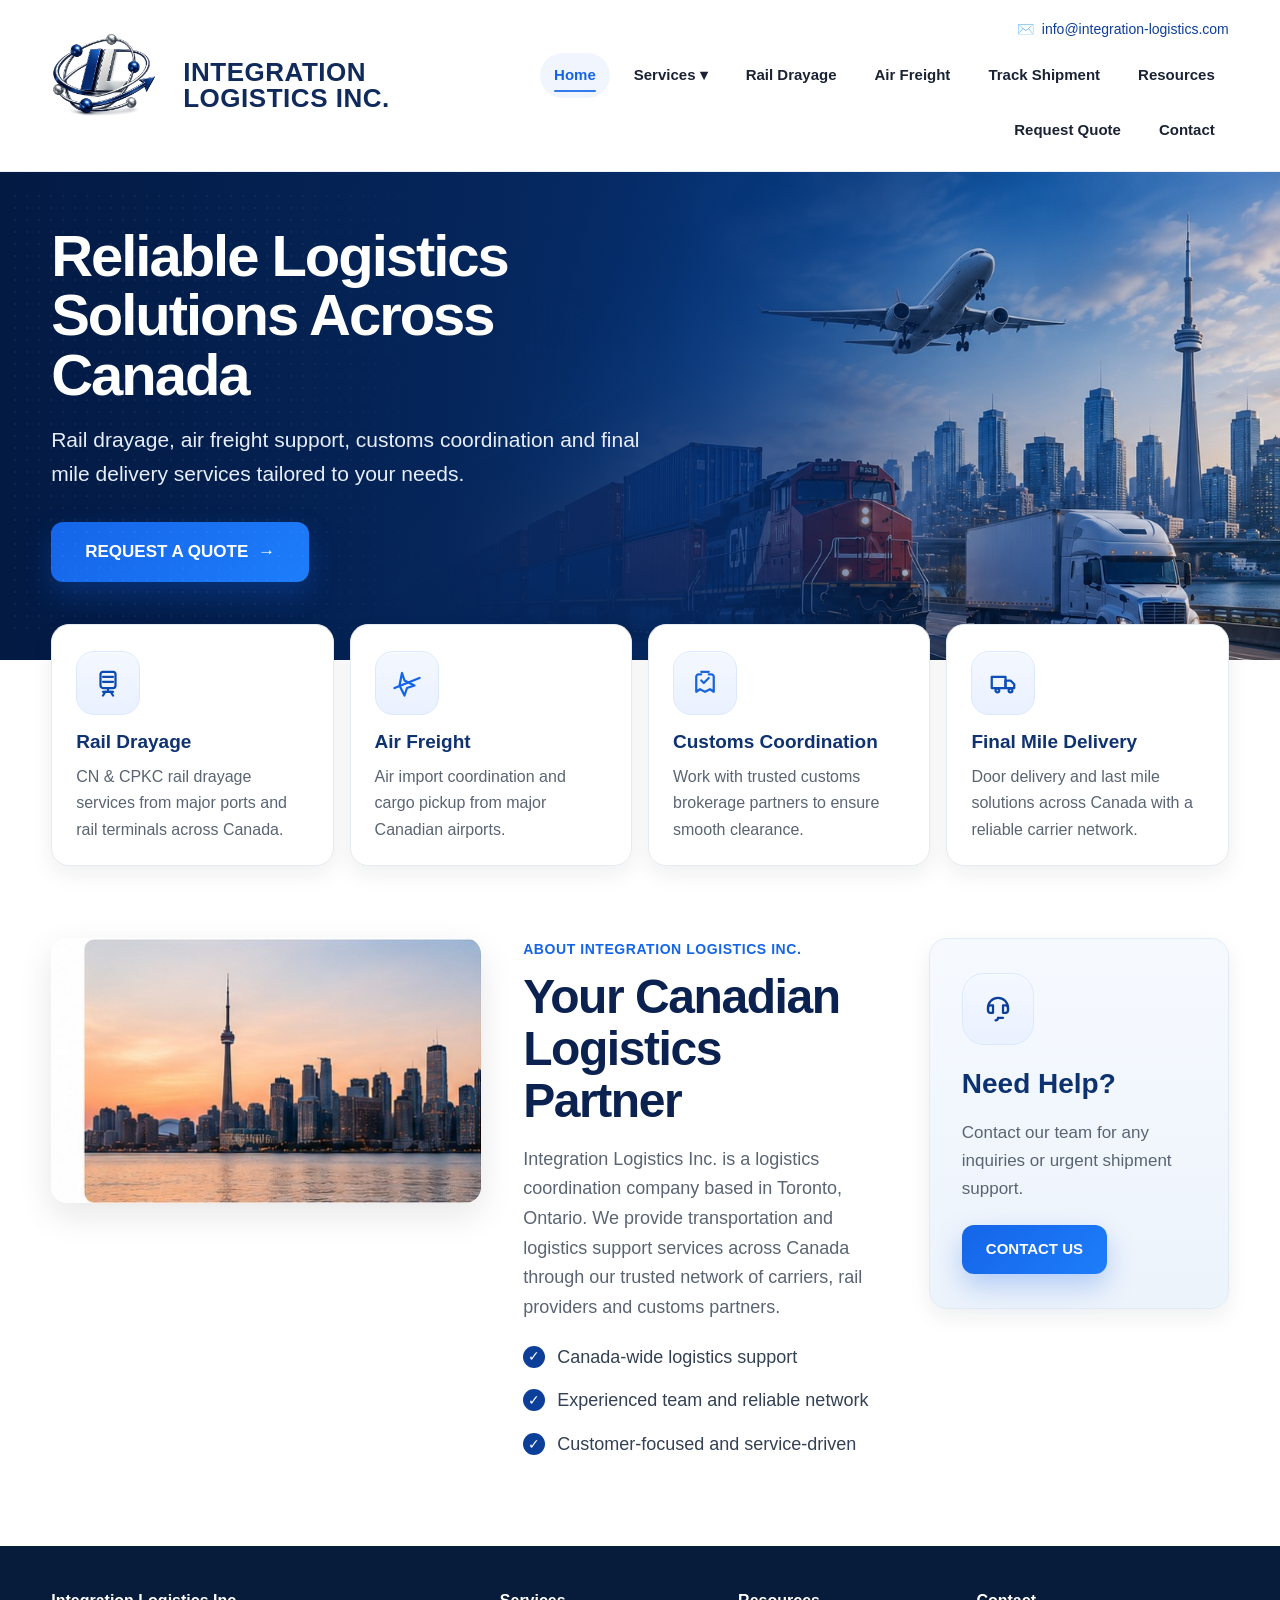
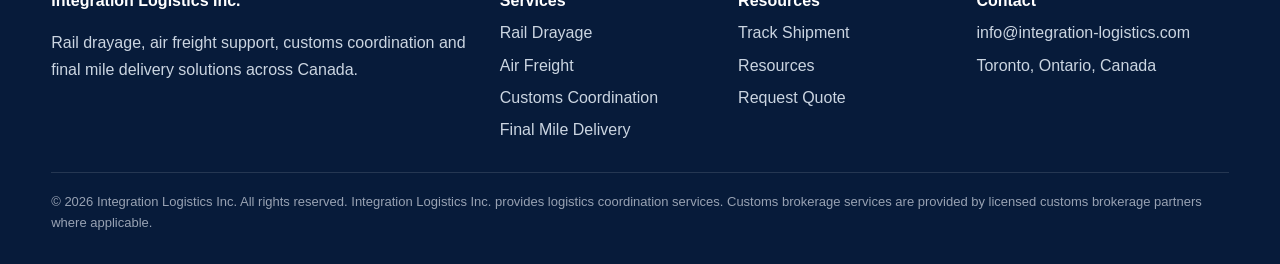
==== commit de8ef110: "Add files via upload" ====
--- a/index.html
+++ b/index.html
@@ -1 +1 @@
-<!doctype html><html lang="en"><head><meta charset="utf-8"><meta name="viewport" content="width=device-width, initial-scale=1"><title>Integration Logistics Inc. | Rail Drayage, Air Freight & Logistics Canada</title><meta name="description" content="Canadian logistics company providing rail drayage, air freight support, customs coordination and final mile delivery across Canada."><link rel="canonical" href="https://integration-logistics.com/"><meta property="og:title" content="Integration Logistics Inc. | Rail Drayage, Air Freight & Logistics Canada"><meta property="og:description" content="Canadian logistics company providing rail drayage, air freight support, customs coordination and final mile delivery across Canada."><meta property="og:type" content="website"><link rel="stylesheet" href="styles.css"></head><body><header class="header"><div class="container nav"><a class="brand" href="index.html"><img src="assets/logo-mark.png" alt="Integration Logistics logo"><div class="brand-text"><div class="line1">INTEGRATION</div><div class="line2">LOGISTICS INC.</div></div></a><div class="header-right"><div class="contact-mini">✉️ <a href="mailto:info@integration-logistics.com">info@integration-logistics.com</a></div><nav class="menu"><a href="index.html" class="active">Home</a><a href="services.html" class="">Services ▾</a><a href="rail-drayage.html" class="">Rail Drayage</a><a href="air-freight.html" class="">Air Freight</a><a href="track-shipment.html" class="">Track Shipment</a><a href="resources.html" class="">Resources</a><a href="quote.html" class="">Request Quote</a><a href="contact.html" class="">Contact</a></nav></div></div></header><section class="hero"><div class="container"><div class="hero-inner"><h1>Reliable Logistics Solutions Across Canada</h1><p>Rail drayage, air freight support, customs coordination and final mile delivery services tailored to your needs.</p><a class="btn" href="quote.html">REQUEST A QUOTE <span>→</span></a></div></div></section><div class="feature-wrap"><div class="container"><div class="features"><div class="feature-card"><div class="icon">🚆</div><h3>Rail Drayage</h3><p>CN &amp; CPKC rail drayage services from major ports and rail terminals across Canada.</p></div><div class="feature-card"><div class="icon">✈️</div><h3>Air Freight</h3><p>Air import coordination and cargo pickup from major Canadian airports.</p></div><div class="feature-card"><div class="icon">📋</div><h3>Customs Coordination</h3><p>Work with trusted customs brokerage partners to ensure smooth clearance.</p></div><div class="feature-card"><div class="icon">🚚</div><h3>Final Mile Delivery</h3><p>Door delivery and last mile solutions across Canada with a reliable carrier network.</p></div></div></div></div><section class="section"><div class="container"><div class="about-grid"><div class="about-image"><img src="assets/city-photo.jpg" alt="Toronto skyline"></div><div class="about-copy"><div class="kicker">About Integration Logistics Inc.</div><h2>Your Canadian Logistics Partner</h2><p>Integration Logistics Inc. is a logistics coordination company based in Toronto, Ontario. We provide transportation and logistics support services across Canada through our trusted network of carriers, rail providers and customs partners.</p><ul class="check-list"><li><span class="check">✓</span><span>Canada-wide logistics support</span></li><li><span class="check">✓</span><span>Experienced team and reliable network</span></li><li><span class="check">✓</span><span>Customer-focused and service-driven</span></li></ul></div><div class="help-card"><div class="icon">🎧</div><h3>Need Help?</h3><p>Contact our team for any inquiries or urgent shipment support.</p><a class="btn small" href="contact.html">CONTACT US</a></div></div></div></section><footer class="footer"><div class="container"><div class="footer-grid"><div><strong>Integration Logistics Inc.</strong><p>Rail drayage, air freight support, customs coordination and final mile delivery solutions across Canada.</p></div><div><strong>Services</strong><a href="rail-drayage.html">Rail Drayage</a><a href="air-freight.html">Air Freight</a><a href="services.html">Customs Coordination</a><a href="services.html">Final Mile Delivery</a></div><div><strong>Resources</strong><a href="track-shipment.html">Track Shipment</a><a href="resources.html">Resources</a><a href="quote.html">Request Quote</a></div><div><strong>Contact</strong><a href="mailto:info@integration-logistics.com">info@integration-logistics.com</a><span>Toronto, Ontario, Canada</span></div></div><div class="copyright">© 2026 Integration Logistics Inc. All rights reserved. Integration Logistics Inc. provides logistics coordination services. Customs brokerage services are provided by licensed customs brokerage partners where applicable.</div></div></footer></body></html>+<!doctype html><html lang="en"><head><meta charset="utf-8"><meta name="viewport" content="width=device-width, initial-scale=1"><title>Integration Logistics Inc. | Rail Drayage, Air Freight & Logistics Canada</title><meta name="description" content="Canadian logistics company providing rail drayage, air freight support, customs coordination and final mile delivery across Canada."><link rel="canonical" href="https://integration-logistics.com/"><meta property="og:title" content="Integration Logistics Inc. | Rail Drayage, Air Freight & Logistics Canada"><meta property="og:description" content="Canadian logistics company providing rail drayage, air freight support, customs coordination and final mile delivery across Canada."><meta property="og:type" content="website"><link rel="stylesheet" href="styles.css"></head><body><header class="header"><div class="container nav"><a class="brand" href="index.html"><img src="assets/logo-mark.png" alt="Integration Logistics logo"><div class="brand-text"><div class="line1">INTEGRATION</div><div class="line2">LOGISTICS INC.</div></div></a><div class="header-right"><div class="contact-mini">✉️ <a href="mailto:info@integration-logistics.com">info@integration-logistics.com</a></div><nav class="menu"><a href="index.html" class="active">Home</a><a href="services.html" class="">Services ▾</a><a href="rail-drayage.html" class="">Rail Drayage</a><a href="air-freight.html" class="">Air Freight</a><a href="track-shipment.html" class="">Track Shipment</a><a href="resources.html" class="">Resources</a><a href="quote.html" class="">Request Quote</a><a href="contact.html" class="">Contact</a></nav></div></div></header><section class="hero"><div class="container"><div class="hero-inner"><h1>Reliable Logistics Solutions Across Canada</h1><p>Rail drayage, air freight support, customs coordination and final mile delivery services tailored to your needs.</p><a class="btn" href="quote.html">REQUEST A QUOTE <span>→</span></a></div></div></section><div class="feature-wrap"><div class="container"><div class="features"><div class="feature-card"><div class="icon-badge rail" aria-hidden="true"><svg viewBox="0 0 24 24" fill="none" stroke="currentColor" stroke-width="1.8" stroke-linecap="round" stroke-linejoin="round"><rect x="6" y="3" width="12" height="13" rx="2"></rect><path d="M8 19h8"></path><path d="M12 16v3"></path><path d="M8 22l2-3"></path><path d="M16 22l-2-3"></path><path d="M8 7h8"></path><path d="M8 11h8"></path></svg></div><h3>Rail Drayage</h3><p>CN &amp; CPKC rail drayage services from major ports and rail terminals across Canada.</p></div><div class="feature-card"><div class="icon-badge air" aria-hidden="true"><svg viewBox="0 0 24 24" fill="none" stroke="currentColor" stroke-width="1.8" stroke-linecap="round" stroke-linejoin="round"><path d="M2 16l20-8"></path><path d="M6 14l4 8 2-6 6-2-8-4-2-6-2 10z"></path></svg></div><h3>Air Freight</h3><p>Air import coordination and cargo pickup from major Canadian airports.</p></div><div class="feature-card"><div class="icon-badge customs" aria-hidden="true"><svg viewBox="0 0 24 24" fill="none" stroke="currentColor" stroke-width="1.8" stroke-linecap="round" stroke-linejoin="round"><path d="M9 3h6"></path><path d="M9 5H7a2 2 0 0 0-2 2v12l3-2 4 2 4-2 3 2V7a2 2 0 0 0-2-2h-2"></path><path d="M9 10l2 2 4-4"></path></svg></div><h3>Customs Coordination</h3><p>Work with trusted customs brokerage partners to ensure smooth clearance.</p></div><div class="feature-card"><div class="icon-badge truck" aria-hidden="true"><svg viewBox="0 0 24 24" fill="none" stroke="currentColor" stroke-width="1.8" stroke-linecap="round" stroke-linejoin="round"><path d="M3 7h11v9H3z"></path><path d="M14 10h4l3 3v3h-7z"></path><circle cx="7.5" cy="18" r="1.5"></circle><circle cx="18" cy="18" r="1.5"></circle></svg></div><h3>Final Mile Delivery</h3><p>Door delivery and last mile solutions across Canada with a reliable carrier network.</p></div></div></div></div><section class="section"><div class="container"><div class="about-grid"><div class="about-image"><img src="assets/city-photo.jpg" alt="Toronto skyline"></div><div class="about-copy"><div class="kicker">About Integration Logistics Inc.</div><h2>Your Canadian Logistics Partner</h2><p>Integration Logistics Inc. is a logistics coordination company based in Toronto, Ontario. We provide transportation and logistics support services across Canada through our trusted network of carriers, rail providers and customs partners.</p><ul class="check-list"><li><span class="check">✓</span><span>Canada-wide logistics support</span></li><li><span class="check">✓</span><span>Experienced team and reliable network</span></li><li><span class="check">✓</span><span>Customer-focused and service-driven</span></li></ul></div><div class="help-card"><div class="icon-badge support" aria-hidden="true"><svg viewBox="0 0 24 24" fill="none" stroke="currentColor" stroke-width="1.8" stroke-linecap="round" stroke-linejoin="round"><path d="M4 13v-2a8 8 0 0 1 16 0v2"></path><path d="M4 13a2 2 0 0 0 2 2h2v-6H6a2 2 0 0 0-2 2v2z"></path><path d="M20 13a2 2 0 0 1-2 2h-2v-6h2a2 2 0 0 1 2 2v2z"></path><path d="M12 19h4"></path><path d="M12 19a2 2 0 0 1-2 2"></path></svg></div><h3>Need Help?</h3><p>Contact our team for any inquiries or urgent shipment support.</p><a class="btn small" href="contact.html">CONTACT US</a></div></div></div></section><footer class="footer"><div class="container"><div class="footer-grid"><div><strong>Integration Logistics Inc.</strong><p>Rail drayage, air freight support, customs coordination and final mile delivery solutions across Canada.</p></div><div><strong>Services</strong><a href="rail-drayage.html">Rail Drayage</a><a href="air-freight.html">Air Freight</a><a href="services.html">Customs Coordination</a><a href="services.html">Final Mile Delivery</a></div><div><strong>Resources</strong><a href="track-shipment.html">Track Shipment</a><a href="resources.html">Resources</a><a href="quote.html">Request Quote</a></div><div><strong>Contact</strong><a href="mailto:info@integration-logistics.com">info@integration-logistics.com</a><span>Toronto, Ontario, Canada</span></div></div><div class="copyright">© 2026 Integration Logistics Inc. All rights reserved. Integration Logistics Inc. provides logistics coordination services. Customs brokerage services are provided by licensed customs brokerage partners where applicable.</div></div></footer></body></html>
--- a/styles.css
+++ b/styles.css
@@ -1,86 +1,104 @@
 
 :root{
-  --blue:#0b5ed7;
-  --blue-dark:#0a3f93;
+  --blue:#1565e8;
+  --blue-2:#1d7dfa;
+  --blue-dark:#0c3f99;
   --blue-navy:#072b61;
-  --text:#1d2939;
-  --muted:#475467;
-  --bg:#f7f9fc;
-  --line:#e4e7ec;
+  --text:#162033;
+  --muted:#5a6472;
+  --bg:#f6f8fc;
+  --line:#e6ebf2;
   --white:#fff;
-  --shadow:0 10px 30px rgba(16,24,40,.10);
+  --shadow:0 12px 34px rgba(16,24,40,.10);
+  --shadow-soft:0 8px 22px rgba(16,24,40,.07);
+  --radius:18px;
+  --transition:all .28s ease;
 }
 *{box-sizing:border-box}
+html{scroll-behavior:smooth}
 body{margin:0;font-family:Arial,Helvetica,sans-serif;background:#fff;color:var(--text);line-height:1.65}
 a{text-decoration:none;color:inherit}
 img{display:block;max-width:100%}
 .container{width:min(1280px,92%);margin:0 auto}
-.header{background:#fff;border-bottom:1px solid var(--line);position:sticky;top:0;z-index:50}
+.header{background:rgba(255,255,255,.96);backdrop-filter:blur(14px);border-bottom:1px solid rgba(10,63,147,.08);position:sticky;top:0;z-index:50}
 .nav{display:flex;align-items:center;justify-content:space-between;gap:20px;padding:18px 0}
 .brand{display:flex;align-items:center;gap:14px;flex:0 0 auto}
-.brand img{width:120px;height:auto}
+.brand img{width:118px;height:auto}
 .brand-text{font-weight:800;line-height:1.0;color:#102a5c}
 .brand-text .line1{font-size:26px;letter-spacing:.02em}
 .brand-text .line2{font-size:26px;letter-spacing:.02em}
 .header-right{display:flex;flex-direction:column;align-items:flex-end;gap:12px;min-width:0}
 .contact-mini{font-size:14px;color:var(--blue-dark);display:flex;align-items:center;gap:8px}
-.menu{display:flex;align-items:center;gap:18px;flex-wrap:wrap;justify-content:flex-end}
-.menu a{position:relative;font-size:16px;color:#111827;padding:6px 2px;white-space:nowrap}
-.menu a.active{color:var(--blue)}
-.menu a.active::after{content:'';position:absolute;left:0;right:0;bottom:-8px;height:3px;background:var(--blue);border-radius:999px}
-.hero{position:relative;overflow:hidden;background:linear-gradient(90deg,rgba(6,34,80,.92) 0%, rgba(7,49,111,.88) 42%, rgba(7,49,111,.25) 68%, rgba(7,49,111,.04) 100%), url('assets/hero-photo.jpg') center/cover no-repeat;min-height:470px;display:flex;align-items:center}
-.hero::before{content:'';position:absolute;left:-60px;top:0;bottom:0;width:52%;background:radial-gradient(circle at 18% 24%, rgba(255,255,255,.10), rgba(255,255,255,0) 35%), linear-gradient(135deg, rgba(255,255,255,.08), rgba(255,255,255,0) 40%);opacity:.9}
-.hero::after{content:'';position:absolute;left:0;top:0;bottom:0;width:28%;background-image:radial-gradient(rgba(255,255,255,.18) 1px, transparent 1px);background-size:12px 12px;opacity:.22;mask-image:linear-gradient(90deg, black 60%, transparent 100%)}
-.hero-inner{position:relative;z-index:2;padding:64px 0 96px;color:#fff;max-width:700px}
-.hero h1{font-size:68px;line-height:1.03;letter-spacing:-.03em;margin:0 0 18px;font-weight:800}
-.hero p{font-size:22px;max-width:610px;margin:0 0 30px;color:#e8eef7}
-.btn{display:inline-flex;align-items:center;justify-content:center;gap:10px;background:var(--blue);color:#fff;border:0;border-radius:10px;padding:16px 34px;font-size:18px;font-weight:700;box-shadow:var(--shadow);cursor:pointer}
-.btn:hover{background:#0a56c6}
+.menu{display:flex;align-items:center;gap:10px;flex-wrap:wrap;justify-content:flex-end}
+.menu a{position:relative;font-size:15px;font-weight:600;color:#1a2233;padding:10px 14px;border-radius:999px;white-space:nowrap;transition:var(--transition)}
+.menu a::after{content:'';position:absolute;left:14px;right:14px;bottom:6px;height:2px;border-radius:999px;background:var(--blue);transform:scaleX(0);transform-origin:center;transition:var(--transition);opacity:.85}
+.menu a:hover{color:var(--blue-dark);background:rgba(21,101,232,.07);transform:translateY(-1px)}
+.menu a:hover::after,.menu a.active::after{transform:scaleX(1)}
+.menu a.active{color:var(--blue);background:rgba(21,101,232,.06)}
+.hero{position:relative;overflow:hidden;background:#082b62;min-height:420px;display:flex;align-items:center}
+.hero::before{content:'';position:absolute;inset:0;z-index:1;background:linear-gradient(90deg,rgba(3,26,67,.98) 0%,rgba(5,37,90,.95) 34%,rgba(8,48,113,.74) 56%,rgba(8,48,113,.30) 74%,rgba(8,48,113,.06) 100%)}
+.hero::after{content:'';position:absolute;inset:0;background:url('assets/hero-photo.jpg') center center/cover no-repeat;z-index:0;opacity:1}
+.hero .container{position:relative;z-index:2}
+.hero-inner{position:relative;z-index:2;padding:54px 0 78px;color:#fff;max-width:630px}
+.hero-inner::before{content:'';position:absolute;left:-42px;top:18px;bottom:22px;width:72%;background-image:radial-gradient(rgba(255,255,255,.14) 1px, transparent 1px);background-size:12px 12px;opacity:.32;mask-image:linear-gradient(90deg, black 60%, transparent 100%);pointer-events:none}
+.hero h1{position:relative;font-size:66px;line-height:1.03;letter-spacing:-.035em;margin:0 0 18px;font-weight:800}
+.hero p{position:relative;font-size:21px;max-width:600px;margin:0 0 30px;color:#e7eef9}
+.btn{display:inline-flex;align-items:center;justify-content:center;gap:10px;background:linear-gradient(135deg,var(--blue),var(--blue-2));color:#fff;border:0;border-radius:12px;padding:16px 34px;font-size:17px;font-weight:700;box-shadow:0 12px 28px rgba(21,101,232,.28);cursor:pointer;transition:var(--transition)}
+.btn:hover{transform:translateY(-2px);box-shadow:0 18px 34px rgba(21,101,232,.32);filter:saturate(1.05)}
 .btn.light{background:#fff;color:var(--blue-dark)}
 .btn.small{font-size:15px;padding:12px 24px}
-.feature-wrap{margin-top:-46px;position:relative;z-index:3}
-.features{display:grid;grid-template-columns:repeat(4,1fr);gap:12px}
-.feature-card{background:#fff;border:1px solid var(--line);border-radius:14px;padding:28px 28px 24px;box-shadow:var(--shadow)}
-.feature-card .icon{font-size:52px;line-height:1;margin-bottom:14px;color:var(--blue-dark)}
-.feature-card h3{font-size:20px;line-height:1.2;margin:0 0 10px;color:#0f3270}
+.feature-wrap{margin-top:-36px;position:relative;z-index:3}
+.features{display:grid;grid-template-columns:repeat(4,1fr);gap:16px}
+.feature-card{background:#fff;border:1px solid var(--line);border-radius:var(--radius);padding:26px 24px 22px;box-shadow:var(--shadow-soft);transition:var(--transition)}
+.feature-card:hover{transform:translateY(-6px);box-shadow:var(--shadow)}
+.icon-badge{width:64px;height:64px;border-radius:18px;display:inline-flex;align-items:center;justify-content:center;margin-bottom:16px;background:linear-gradient(180deg,#f4f8ff,#eaf1ff);border:1px solid #dce8ff;color:var(--blue-dark);box-shadow:inset 0 1px 0 rgba(255,255,255,.65)}
+.icon-badge svg{width:30px;height:30px}
+.icon-badge.air{color:#1464e6}
+.icon-badge.rail{color:#0c4baf}
+.icon-badge.customs{color:#1a66d9}
+.icon-badge.truck{color:#0d4eb7}
+.icon-badge.support{width:72px;height:72px;border-radius:22px}
+.feature-card h3{font-size:19px;line-height:1.2;margin:0 0 10px;color:#0f3270}
 .feature-card p{margin:0;font-size:16px;color:var(--muted)}
-.section{padding:68px 0}
-.about-grid{display:grid;grid-template-columns:430px 1fr 300px;gap:46px;align-items:start}
-.about-image img{width:100%;border-radius:14px;box-shadow:var(--shadow)}
-.kicker{color:var(--blue);font-weight:800;text-transform:uppercase;font-size:14px;letter-spacing:.02em;margin-bottom:10px}
-.about-copy h2{font-size:58px;line-height:1.08;letter-spacing:-.03em;color:#0b2150;margin:0 0 18px;font-weight:800}
+.section{padding:72px 0}
+.about-grid{display:grid;grid-template-columns:430px 1fr 300px;gap:42px;align-items:start}
+.about-image img{width:100%;border-radius:16px;box-shadow:var(--shadow)}
+.kicker{color:var(--blue);font-weight:800;text-transform:uppercase;font-size:14px;letter-spacing:.04em;margin-bottom:10px}
+.about-copy h2{font-size:54px;line-height:1.08;letter-spacing:-.03em;color:#0b2150;margin:0 0 18px;font-weight:800}
 .about-copy p{font-size:18px;color:var(--muted);margin:0 0 14px}
 .check-list{list-style:none;padding:0;margin:20px 0 0}
 .check-list li{display:flex;align-items:flex-start;gap:12px;margin:14px 0;font-size:18px;color:#344054}
 .check{width:22px;height:22px;border-radius:50%;background:var(--blue-dark);color:#fff;display:inline-flex;align-items:center;justify-content:center;font-size:14px;flex:0 0 auto;margin-top:3px}
-.help-card{background:#eff4fb;border-radius:14px;padding:36px 34px;box-shadow:var(--shadow)}
-.help-card .icon{font-size:46px;color:var(--blue-dark);margin-bottom:14px}
+.help-card{background:linear-gradient(180deg,#f6faff,#edf3fb);border:1px solid #e1ebf8;border-radius:18px;padding:34px 32px;box-shadow:var(--shadow-soft)}
 .help-card h3{font-size:28px;color:#0d3271;margin:0 0 12px}
 .help-card p{font-size:17px;color:var(--muted);margin:0 0 22px}
 .page-hero{background:linear-gradient(135deg,#f8fbff,#eef4fb);padding:60px 0 56px;border-bottom:1px solid var(--line)}
 .page-hero h1{margin:0 0 10px;font-size:52px;color:#0b2150;line-height:1.08}
 .page-hero p{margin:0;font-size:20px;color:var(--muted);max-width:920px}
 .cards{display:grid;grid-template-columns:repeat(3,1fr);gap:20px}
-.info-card,.text-card{background:#fff;border:1px solid var(--line);border-radius:14px;padding:26px;box-shadow:var(--shadow)}
+.info-card,.text-card,.form-card{background:#fff;border:1px solid var(--line);border-radius:16px;padding:26px;box-shadow:var(--shadow-soft);transition:var(--transition)}
+.info-card:hover,.text-card:hover{transform:translateY(-4px);box-shadow:var(--shadow)}
 .info-card h3,.text-card h3{margin:0 0 12px;color:#0f3270;font-size:24px}
 .info-card p,.info-card li,.text-card p,.text-card li{color:var(--muted);font-size:17px}
 .info-card ul,.text-card ul{padding-left:22px;margin:0}
 .dual{display:grid;grid-template-columns:1.1fr .9fr;gap:24px}
 .notice{background:#eff6ff;border:1px solid #bfdbfe;color:#1e3a8a;padding:16px;border-radius:12px;margin-top:18px;font-size:16px}
-.form-card{background:#fff;border:1px solid var(--line);border-radius:14px;padding:28px;box-shadow:var(--shadow)}
 .form{display:grid;grid-template-columns:repeat(2,1fr);gap:16px}
 .form label{display:block;font-weight:700;margin-bottom:6px;color:#0f3270}
-.form input,.form textarea{width:100%;padding:13px 14px;border:1px solid #d0d5dd;border-radius:10px;font:inherit;background:#fff}
+.form input,.form textarea{width:100%;padding:13px 14px;border:1px solid #d0d5dd;border-radius:10px;font:inherit;background:#fff;transition:var(--transition)}
+.form input:focus,.form textarea:focus{outline:none;border-color:#95b8ff;box-shadow:0 0 0 4px rgba(21,101,232,.10)}
 .form textarea{min-height:220px;resize:vertical}
 .full{grid-column:1/-1}
-.map-wrap{border-radius:14px;overflow:hidden;box-shadow:var(--shadow);border:1px solid var(--line)}
+.map-wrap{border-radius:16px;overflow:hidden;box-shadow:var(--shadow-soft);border:1px solid var(--line)}
 .map-wrap iframe{width:100%;height:360px;border:0}
 .disclaimer{margin-top:16px;padding-top:16px;border-top:1px solid var(--line);font-size:14px;color:var(--muted)}
 .footer{background:#071b3a;color:#cbd5e1;padding:42px 0 30px}
 .footer-grid{display:grid;grid-template-columns:2fr 1fr 1fr 1.2fr;gap:28px}
-.footer strong{color:#fff}.footer a{display:block;color:#cbd5e1;margin:6px 0}.footer a:hover{color:#fff}
+.footer strong{color:#fff}
+.footer a{display:block;color:#cbd5e1;margin:6px 0;transition:var(--transition)}
+.footer a:hover{color:#fff}
 .copyright{font-size:13px;color:#98a2b3;margin-top:22px;border-top:1px solid rgba(255,255,255,.12);padding-top:18px}
-@media (max-width:1280px){.hero h1{font-size:58px}.about-copy h2{font-size:50px}}
+@media (max-width:1280px){.hero h1{font-size:58px}.about-copy h2{font-size:48px}}
 @media (max-width:1100px){.brand img{width:96px}.brand-text .line1,.brand-text .line2{font-size:22px}.features,.cards{grid-template-columns:repeat(2,1fr)}.about-grid{grid-template-columns:1fr}.help-card{max-width:420px}.hero h1{font-size:50px}.about-copy h2{font-size:42px}}
-@media (max-width:860px){.nav{align-items:flex-start}.header-right{align-items:flex-start}.menu{justify-content:flex-start}.hero{min-height:420px;background-position:center right}.hero h1{font-size:42px}.hero p{font-size:20px}.dual,.features,.cards,.footer-grid,.form{grid-template-columns:1fr}.about-copy h2{font-size:38px}.feature-wrap{margin-top:24px}.full{grid-column:auto}.menu a.active::after{display:none}}
-@media (max-width:560px){.brand{gap:10px}.brand img{width:74px}.brand-text .line1,.brand-text .line2{font-size:16px}.contact-mini{font-size:13px}.menu{gap:12px}.menu a{font-size:14px}.hero-inner{padding:52px 0 56px}.hero h1{font-size:34px}.hero p{font-size:18px}.btn{width:100%;padding:15px 20px}.page-hero h1{font-size:36px}.page-hero p{font-size:18px}}
+@media (max-width:860px){.nav{align-items:flex-start}.header-right{align-items:flex-start}.menu{justify-content:flex-start}.hero{min-height:430px}.hero h1{font-size:42px}.hero p{font-size:19px}.dual,.features,.cards,.footer-grid,.form{grid-template-columns:1fr}.about-copy h2{font-size:38px}.feature-wrap{margin-top:24px}.full{grid-column:auto}.menu a.active::after{display:none}.menu a{padding:8px 10px}}
+@media (max-width:560px){.brand{gap:10px}.brand img{width:74px}.brand-text .line1,.brand-text .line2{font-size:16px}.contact-mini{font-size:13px}.menu{gap:8px}.menu a{font-size:14px}.hero-inner{padding:48px 0 54px}.hero h1{font-size:34px}.hero p{font-size:18px}.btn{width:100%;padding:15px 20px}.page-hero h1{font-size:36px}.page-hero p{font-size:18px}.feature-card{padding:22px 20px}}
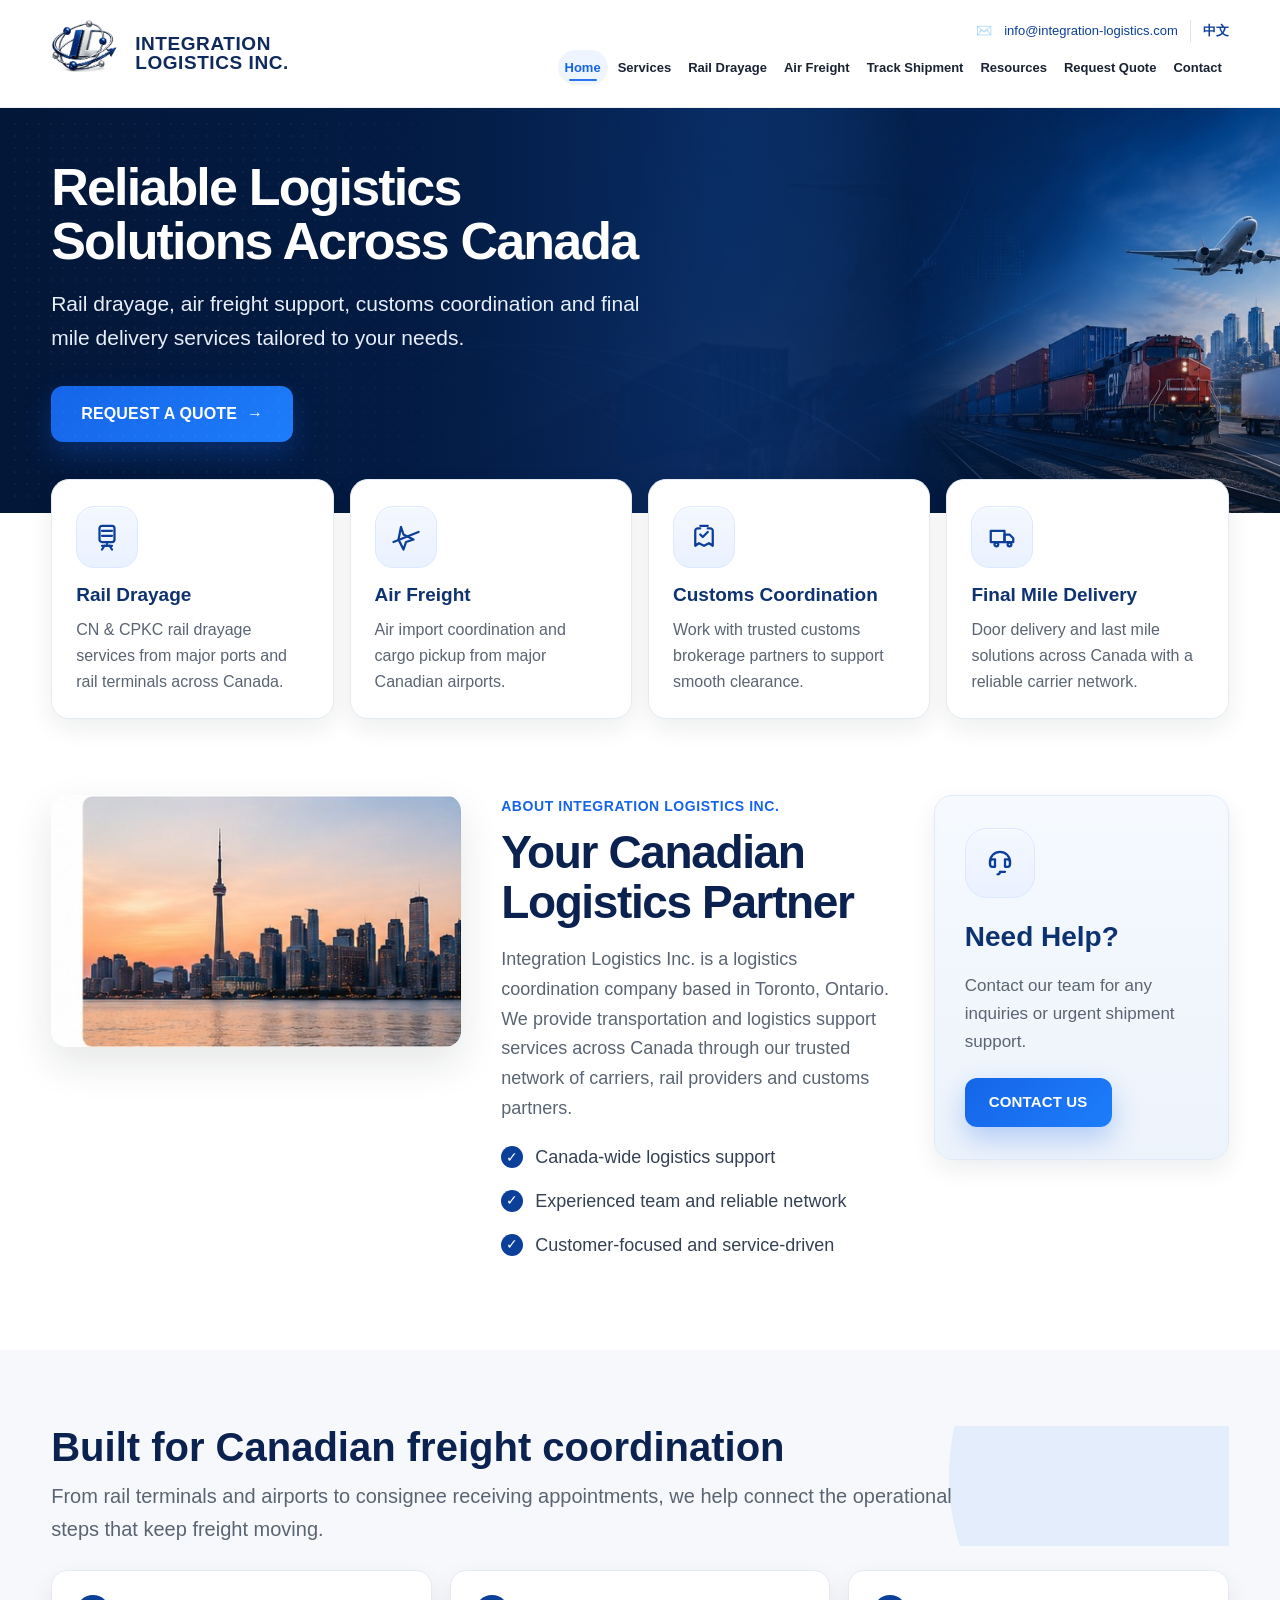
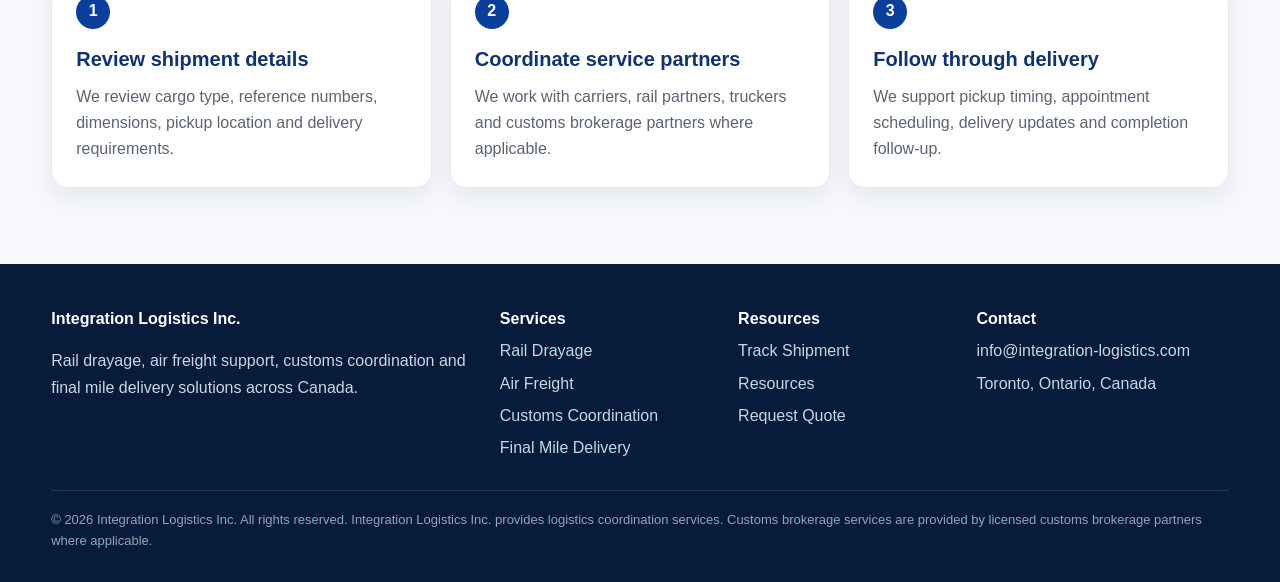
==== commit 86b52cba: "Add files via upload" ====
--- a/index.html
+++ b/index.html
@@ -1 +1,15 @@
-<!doctype html><html lang="en"><head><meta charset="utf-8"><meta name="viewport" content="width=device-width, initial-scale=1"><title>Integration Logistics Inc. | Rail Drayage, Air Freight & Logistics Canada</title><meta name="description" content="Canadian logistics company providing rail drayage, air freight support, customs coordination and final mile delivery across Canada."><link rel="canonical" href="https://integration-logistics.com/"><meta property="og:title" content="Integration Logistics Inc. | Rail Drayage, Air Freight & Logistics Canada"><meta property="og:description" content="Canadian logistics company providing rail drayage, air freight support, customs coordination and final mile delivery across Canada."><meta property="og:type" content="website"><link rel="stylesheet" href="styles.css"></head><body><header class="header"><div class="container nav"><a class="brand" href="index.html"><img src="assets/logo-mark.png" alt="Integration Logistics logo"><div class="brand-text"><div class="line1">INTEGRATION</div><div class="line2">LOGISTICS INC.</div></div></a><div class="header-right"><div class="contact-mini">✉️ <a href="mailto:info@integration-logistics.com">info@integration-logistics.com</a></div><nav class="menu"><a href="index.html" class="active">Home</a><a href="services.html" class="">Services ▾</a><a href="rail-drayage.html" class="">Rail Drayage</a><a href="air-freight.html" class="">Air Freight</a><a href="track-shipment.html" class="">Track Shipment</a><a href="resources.html" class="">Resources</a><a href="quote.html" class="">Request Quote</a><a href="contact.html" class="">Contact</a></nav></div></div></header><section class="hero"><div class="container"><div class="hero-inner"><h1>Reliable Logistics Solutions Across Canada</h1><p>Rail drayage, air freight support, customs coordination and final mile delivery services tailored to your needs.</p><a class="btn" href="quote.html">REQUEST A QUOTE <span>→</span></a></div></div></section><div class="feature-wrap"><div class="container"><div class="features"><div class="feature-card"><div class="icon-badge rail" aria-hidden="true"><svg viewBox="0 0 24 24" fill="none" stroke="currentColor" stroke-width="1.8" stroke-linecap="round" stroke-linejoin="round"><rect x="6" y="3" width="12" height="13" rx="2"></rect><path d="M8 19h8"></path><path d="M12 16v3"></path><path d="M8 22l2-3"></path><path d="M16 22l-2-3"></path><path d="M8 7h8"></path><path d="M8 11h8"></path></svg></div><h3>Rail Drayage</h3><p>CN &amp; CPKC rail drayage services from major ports and rail terminals across Canada.</p></div><div class="feature-card"><div class="icon-badge air" aria-hidden="true"><svg viewBox="0 0 24 24" fill="none" stroke="currentColor" stroke-width="1.8" stroke-linecap="round" stroke-linejoin="round"><path d="M2 16l20-8"></path><path d="M6 14l4 8 2-6 6-2-8-4-2-6-2 10z"></path></svg></div><h3>Air Freight</h3><p>Air import coordination and cargo pickup from major Canadian airports.</p></div><div class="feature-card"><div class="icon-badge customs" aria-hidden="true"><svg viewBox="0 0 24 24" fill="none" stroke="currentColor" stroke-width="1.8" stroke-linecap="round" stroke-linejoin="round"><path d="M9 3h6"></path><path d="M9 5H7a2 2 0 0 0-2 2v12l3-2 4 2 4-2 3 2V7a2 2 0 0 0-2-2h-2"></path><path d="M9 10l2 2 4-4"></path></svg></div><h3>Customs Coordination</h3><p>Work with trusted customs brokerage partners to ensure smooth clearance.</p></div><div class="feature-card"><div class="icon-badge truck" aria-hidden="true"><svg viewBox="0 0 24 24" fill="none" stroke="currentColor" stroke-width="1.8" stroke-linecap="round" stroke-linejoin="round"><path d="M3 7h11v9H3z"></path><path d="M14 10h4l3 3v3h-7z"></path><circle cx="7.5" cy="18" r="1.5"></circle><circle cx="18" cy="18" r="1.5"></circle></svg></div><h3>Final Mile Delivery</h3><p>Door delivery and last mile solutions across Canada with a reliable carrier network.</p></div></div></div></div><section class="section"><div class="container"><div class="about-grid"><div class="about-image"><img src="assets/city-photo.jpg" alt="Toronto skyline"></div><div class="about-copy"><div class="kicker">About Integration Logistics Inc.</div><h2>Your Canadian Logistics Partner</h2><p>Integration Logistics Inc. is a logistics coordination company based in Toronto, Ontario. We provide transportation and logistics support services across Canada through our trusted network of carriers, rail providers and customs partners.</p><ul class="check-list"><li><span class="check">✓</span><span>Canada-wide logistics support</span></li><li><span class="check">✓</span><span>Experienced team and reliable network</span></li><li><span class="check">✓</span><span>Customer-focused and service-driven</span></li></ul></div><div class="help-card"><div class="icon-badge support" aria-hidden="true"><svg viewBox="0 0 24 24" fill="none" stroke="currentColor" stroke-width="1.8" stroke-linecap="round" stroke-linejoin="round"><path d="M4 13v-2a8 8 0 0 1 16 0v2"></path><path d="M4 13a2 2 0 0 0 2 2h2v-6H6a2 2 0 0 0-2 2v2z"></path><path d="M20 13a2 2 0 0 1-2 2h-2v-6h2a2 2 0 0 1 2 2v2z"></path><path d="M12 19h4"></path><path d="M12 19a2 2 0 0 1-2 2"></path></svg></div><h3>Need Help?</h3><p>Contact our team for any inquiries or urgent shipment support.</p><a class="btn small" href="contact.html">CONTACT US</a></div></div></div></section><footer class="footer"><div class="container"><div class="footer-grid"><div><strong>Integration Logistics Inc.</strong><p>Rail drayage, air freight support, customs coordination and final mile delivery solutions across Canada.</p></div><div><strong>Services</strong><a href="rail-drayage.html">Rail Drayage</a><a href="air-freight.html">Air Freight</a><a href="services.html">Customs Coordination</a><a href="services.html">Final Mile Delivery</a></div><div><strong>Resources</strong><a href="track-shipment.html">Track Shipment</a><a href="resources.html">Resources</a><a href="quote.html">Request Quote</a></div><div><strong>Contact</strong><a href="mailto:info@integration-logistics.com">info@integration-logistics.com</a><span>Toronto, Ontario, Canada</span></div></div><div class="copyright">© 2026 Integration Logistics Inc. All rights reserved. Integration Logistics Inc. provides logistics coordination services. Customs brokerage services are provided by licensed customs brokerage partners where applicable.</div></div></footer></body></html>+<!doctype html><html lang="en"><head><meta charset="utf-8"><meta name="viewport" content="width=device-width, initial-scale=1"><title>Integration Logistics Inc. | Rail Drayage, Air Freight & Logistics Canada</title><meta name="description" content="Canadian logistics company providing rail drayage, air freight support, customs coordination and final mile delivery across Canada."><link rel="canonical" href="https://integration-logistics.com/"><meta property="og:title" content="Integration Logistics Inc. | Rail Drayage, Air Freight & Logistics Canada"><meta property="og:description" content="Canadian logistics company providing rail drayage, air freight support, customs coordination and final mile delivery across Canada."><meta property="og:type" content="website"><link rel="stylesheet" href="styles.css"></head><body><header class="header"><div class="container nav"><a class="brand" href="index.html"><img src="assets/logo-mark.png" alt="Integration Logistics logo"><div class="brand-text"><div class="line1">INTEGRATION</div><div class="line2">LOGISTICS INC.</div></div></a><div class="header-right"><div class="contact-mini">✉️ <a href="mailto:info@integration-logistics.com">info@integration-logistics.com</a><a class="lang-switch" href="index-cn.html">中文</a></div><nav class="menu"><a href="index.html" class="active">Home</a><a href="services.html" class="">Services</a><a href="rail-drayage.html" class="">Rail Drayage</a><a href="air-freight.html" class="">Air Freight</a><a href="track-shipment.html" class="">Track Shipment</a><a href="resources.html" class="">Resources</a><a href="quote.html" class="">Request Quote</a><a href="contact.html" class="">Contact</a></nav></div></div></header>
+<section class="hero"><div class="container"><div class="hero-inner"><h1>Reliable Logistics Solutions Across Canada</h1><p>Rail drayage, air freight support, customs coordination and final mile delivery services tailored to your needs.</p><a class="btn" href="quote.html">REQUEST A QUOTE <span>→</span></a></div></div></section>
+<div class="feature-wrap"><div class="container"><div class="features">
+<div class="feature-card"><div class="icon-badge rail" aria-hidden="true"><svg viewBox="0 0 24 24" fill="none" stroke="currentColor" stroke-width="1.8" stroke-linecap="round" stroke-linejoin="round"><rect x="6" y="3" width="12" height="13" rx="2"></rect><path d="M8 19h8"></path><path d="M12 16v3"></path><path d="M8 22l2-3"></path><path d="M16 22l-2-3"></path><path d="M8 7h8"></path><path d="M8 11h8"></path></svg></div><h3>Rail Drayage</h3><p>CN &amp; CPKC rail drayage services from major ports and rail terminals across Canada.</p></div>
+<div class="feature-card"><div class="icon-badge air" aria-hidden="true"><svg viewBox="0 0 24 24" fill="none" stroke="currentColor" stroke-width="1.8" stroke-linecap="round" stroke-linejoin="round"><path d="M2 16l20-8"></path><path d="M6 14l4 8 2-6 6-2-8-4-2-6-2 10z"></path></svg></div><h3>Air Freight</h3><p>Air import coordination and cargo pickup from major Canadian airports.</p></div>
+<div class="feature-card"><div class="icon-badge customs" aria-hidden="true"><svg viewBox="0 0 24 24" fill="none" stroke="currentColor" stroke-width="1.8" stroke-linecap="round" stroke-linejoin="round"><path d="M9 3h6"></path><path d="M9 5H7a2 2 0 0 0-2 2v12l3-2 4 2 4-2 3 2V7a2 2 0 0 0-2-2h-2"></path><path d="M9 10l2 2 4-4"></path></svg></div><h3>Customs Coordination</h3><p>Work with trusted customs brokerage partners to support smooth clearance.</p></div>
+<div class="feature-card"><div class="icon-badge truck" aria-hidden="true"><svg viewBox="0 0 24 24" fill="none" stroke="currentColor" stroke-width="1.8" stroke-linecap="round" stroke-linejoin="round"><path d="M3 7h11v9H3z"></path><path d="M14 10h4l3 3v3h-7z"></path><circle cx="7.5" cy="18" r="1.5"></circle><circle cx="18" cy="18" r="1.5"></circle></svg></div><h3>Final Mile Delivery</h3><p>Door delivery and last mile solutions across Canada with a reliable carrier network.</p></div>
+</div></div></div>
+<section class="section"><div class="container"><div class="about-grid">
+<div class="about-image"><img src="assets/city-photo.jpg" alt="Toronto skyline"></div>
+<div class="about-copy"><div class="kicker">About Integration Logistics Inc.</div><h2>Your Canadian Logistics Partner</h2><p>Integration Logistics Inc. is a logistics coordination company based in Toronto, Ontario. We provide transportation and logistics support services across Canada through our trusted network of carriers, rail providers and customs partners.</p><ul class="check-list"><li><span class="check">✓</span><span>Canada-wide logistics support</span></li><li><span class="check">✓</span><span>Experienced team and reliable network</span></li><li><span class="check">✓</span><span>Customer-focused and service-driven</span></li></ul></div>
+<div class="help-card"><div class="icon-badge support" aria-hidden="true"><svg viewBox="0 0 24 24" fill="none" stroke="currentColor" stroke-width="1.8" stroke-linecap="round" stroke-linejoin="round"><path d="M4 13v-2a8 8 0 0 1 16 0v2"></path><path d="M4 13a2 2 0 0 0 2 2h2v-6H6a2 2 0 0 0-2 2v2z"></path><path d="M20 13a2 2 0 0 1-2 2h-2v-6h2a2 2 0 0 1 2 2v2z"></path><path d="M12 19h4"></path><path d="M12 19a2 2 0 0 1-2 2"></path></svg></div><h3>Need Help?</h3><p>Contact our team for any inquiries or urgent shipment support.</p><a class="btn small" href="contact.html">CONTACT US</a></div>
+</div></div></section>
+<section class="section soft"><div class="container"><div class="page-hero" style="padding:0;background:transparent;border:0"><div class="container" style="width:100%;padding:0"><h1 style="font-size:40px">Built for Canadian freight coordination</h1><p>From rail terminals and airports to consignee receiving appointments, we help connect the operational steps that keep freight moving.</p></div></div><div class="steps"><div class="step"><h3>Review shipment details</h3><p>We review cargo type, reference numbers, dimensions, pickup location and delivery requirements.</p></div><div class="step"><h3>Coordinate service partners</h3><p>We work with carriers, rail partners, truckers and customs brokerage partners where applicable.</p></div><div class="step"><h3>Follow through delivery</h3><p>We support pickup timing, appointment scheduling, delivery updates and completion follow-up.</p></div></div></div></section>
+<footer class="footer"><div class="container"><div class="footer-grid"><div><strong>Integration Logistics Inc.</strong><p>Rail drayage, air freight support, customs coordination and final mile delivery solutions across Canada.</p></div><div><strong>Services</strong><a href="rail-drayage.html">Rail Drayage</a><a href="air-freight.html">Air Freight</a><a href="services.html">Customs Coordination</a><a href="services.html">Final Mile Delivery</a></div><div><strong>Resources</strong><a href="track-shipment.html">Track Shipment</a><a href="resources.html">Resources</a><a href="quote.html">Request Quote</a></div><div><strong>Contact</strong><a href="mailto:info@integration-logistics.com">info@integration-logistics.com</a><span>Toronto, Ontario, Canada</span></div></div><div class="copyright">© 2026 Integration Logistics Inc. All rights reserved. Integration Logistics Inc. provides logistics coordination services. Customs brokerage services are provided by licensed customs brokerage partners where applicable.</div></div></footer></body></html>
--- a/styles.css
+++ b/styles.css
@@ -3,14 +3,15 @@
   --blue:#1565e8;
   --blue-2:#1d7dfa;
   --blue-dark:#0c3f99;
-  --blue-navy:#072b61;
+  --navy:#061f4b;
+  --navy-2:#0a2b63;
   --text:#162033;
   --muted:#5a6472;
   --bg:#f6f8fc;
   --line:#e6ebf2;
   --white:#fff;
-  --shadow:0 12px 34px rgba(16,24,40,.10);
-  --shadow-soft:0 8px 22px rgba(16,24,40,.07);
+  --shadow:0 16px 40px rgba(16,24,40,.11);
+  --shadow-soft:0 9px 24px rgba(16,24,40,.075);
   --radius:18px;
   --transition:all .28s ease;
 }
@@ -19,69 +20,79 @@
 body{margin:0;font-family:Arial,Helvetica,sans-serif;background:#fff;color:var(--text);line-height:1.65}
 a{text-decoration:none;color:inherit}
 img{display:block;max-width:100%}
-.container{width:min(1280px,92%);margin:0 auto}
+.container{width:min(1240px,92%);margin:0 auto}
 .header{background:rgba(255,255,255,.96);backdrop-filter:blur(14px);border-bottom:1px solid rgba(10,63,147,.08);position:sticky;top:0;z-index:50}
-.nav{display:flex;align-items:center;justify-content:space-between;gap:20px;padding:18px 0}
-.brand{display:flex;align-items:center;gap:14px;flex:0 0 auto}
-.brand img{width:118px;height:auto}
+.nav{position:relative;display:flex;align-items:center;justify-content:space-between;gap:18px;padding:13px 0 14px}
+.brand{display:flex;align-items:center;gap:10px;flex:0 0 auto}
+.brand img{width:82px;height:auto}
 .brand-text{font-weight:800;line-height:1.0;color:#102a5c}
-.brand-text .line1{font-size:26px;letter-spacing:.02em}
-.brand-text .line2{font-size:26px;letter-spacing:.02em}
-.header-right{display:flex;flex-direction:column;align-items:flex-end;gap:12px;min-width:0}
-.contact-mini{font-size:14px;color:var(--blue-dark);display:flex;align-items:center;gap:8px}
-.menu{display:flex;align-items:center;gap:10px;flex-wrap:wrap;justify-content:flex-end}
-.menu a{position:relative;font-size:15px;font-weight:600;color:#1a2233;padding:10px 14px;border-radius:999px;white-space:nowrap;transition:var(--transition)}
-.menu a::after{content:'';position:absolute;left:14px;right:14px;bottom:6px;height:2px;border-radius:999px;background:var(--blue);transform:scaleX(0);transform-origin:center;transition:var(--transition);opacity:.85}
-.menu a:hover{color:var(--blue-dark);background:rgba(21,101,232,.07);transform:translateY(-1px)}
+.brand-text .line1,.brand-text .line2{font-size:21px;letter-spacing:.03em}
+.header-right{display:flex;flex-direction:column;align-items:flex-end;gap:8px;min-width:0;flex:1}
+.contact-mini{font-size:13px;color:var(--blue-dark);display:flex;align-items:center;gap:12px;white-space:nowrap}
+.lang-switch{color:#0c3f99;font-weight:700;border-left:1px solid #d8e2ef;padding-left:12px}
+.menu{display:flex;align-items:center;gap:3px;flex-wrap:nowrap;justify-content:flex-end;width:100%}
+.menu a{position:relative;font-size:14px;font-weight:700;color:#1a2233;padding:8px 9px;border-radius:999px;white-space:nowrap;transition:var(--transition)}
+.menu a::after{content:'';position:absolute;left:11px;right:11px;bottom:4px;height:2px;border-radius:999px;background:var(--blue);transform:scaleX(0);transform-origin:center;transition:var(--transition);opacity:.9}
+.menu a:hover{color:var(--blue-dark);background:rgba(21,101,232,.075);transform:translateY(-1px)}
 .menu a:hover::after,.menu a.active::after{transform:scaleX(1)}
-.menu a.active{color:var(--blue);background:rgba(21,101,232,.06)}
-.hero{position:relative;overflow:hidden;background:#082b62;min-height:420px;display:flex;align-items:center}
-.hero::before{content:'';position:absolute;inset:0;z-index:1;background:linear-gradient(90deg,rgba(3,26,67,.98) 0%,rgba(5,37,90,.95) 34%,rgba(8,48,113,.74) 56%,rgba(8,48,113,.30) 74%,rgba(8,48,113,.06) 100%)}
-.hero::after{content:'';position:absolute;inset:0;background:url('assets/hero-photo.jpg') center center/cover no-repeat;z-index:0;opacity:1}
+.menu a.active{color:var(--blue);background:rgba(21,101,232,.065)}
+
+.hero{position:relative;overflow:hidden;background:#071f4a;min-height:405px;display:flex;align-items:center}
+.hero::before{content:'';position:absolute;inset:0;z-index:1;background:linear-gradient(90deg,rgba(3,23,56,.98) 0%,rgba(3,27,67,.95) 33%,rgba(7,39,93,.72) 54%,rgba(8,48,113,.28) 74%,rgba(8,48,113,.04) 100%)}
+.hero::after{content:'';position:absolute;inset:0;background:url('assets/hero-banner.jpg') center center/cover no-repeat;z-index:0;opacity:1}
 .hero .container{position:relative;z-index:2}
-.hero-inner{position:relative;z-index:2;padding:54px 0 78px;color:#fff;max-width:630px}
-.hero-inner::before{content:'';position:absolute;left:-42px;top:18px;bottom:22px;width:72%;background-image:radial-gradient(rgba(255,255,255,.14) 1px, transparent 1px);background-size:12px 12px;opacity:.32;mask-image:linear-gradient(90deg, black 60%, transparent 100%);pointer-events:none}
-.hero h1{position:relative;font-size:66px;line-height:1.03;letter-spacing:-.035em;margin:0 0 18px;font-weight:800}
-.hero p{position:relative;font-size:21px;max-width:600px;margin:0 0 30px;color:#e7eef9}
-.btn{display:inline-flex;align-items:center;justify-content:center;gap:10px;background:linear-gradient(135deg,var(--blue),var(--blue-2));color:#fff;border:0;border-radius:12px;padding:16px 34px;font-size:17px;font-weight:700;box-shadow:0 12px 28px rgba(21,101,232,.28);cursor:pointer;transition:var(--transition)}
+.hero-inner{position:relative;z-index:2;padding:52px 0 70px;color:#fff;max-width:650px}
+.hero-inner::before{content:'';position:absolute;left:-42px;top:10px;bottom:8px;width:78%;background-image:radial-gradient(rgba(255,255,255,.15) 1px, transparent 1px);background-size:12px 12px;opacity:.28;mask-image:linear-gradient(90deg, black 55%, transparent 100%);pointer-events:none}
+.hero h1{position:relative;font-size:58px;line-height:1.04;letter-spacing:-.035em;margin:0 0 18px;font-weight:800;text-wrap:balance}
+.hero p{position:relative;font-size:21px;max-width:610px;margin:0 0 30px;color:#e7eef9}
+.btn{display:inline-flex;align-items:center;justify-content:center;gap:10px;background:linear-gradient(135deg,var(--blue),var(--blue-2));color:#fff;border:0;border-radius:12px;padding:15px 30px;font-size:16px;font-weight:800;letter-spacing:.01em;box-shadow:0 12px 28px rgba(21,101,232,.28);cursor:pointer;transition:var(--transition)}
 .btn:hover{transform:translateY(-2px);box-shadow:0 18px 34px rgba(21,101,232,.32);filter:saturate(1.05)}
 .btn.light{background:#fff;color:var(--blue-dark)}
 .btn.small{font-size:15px;padding:12px 24px}
-.feature-wrap{margin-top:-36px;position:relative;z-index:3}
+.feature-wrap{margin-top:-34px;position:relative;z-index:3}
 .features{display:grid;grid-template-columns:repeat(4,1fr);gap:16px}
 .feature-card{background:#fff;border:1px solid var(--line);border-radius:var(--radius);padding:26px 24px 22px;box-shadow:var(--shadow-soft);transition:var(--transition)}
 .feature-card:hover{transform:translateY(-6px);box-shadow:var(--shadow)}
-.icon-badge{width:64px;height:64px;border-radius:18px;display:inline-flex;align-items:center;justify-content:center;margin-bottom:16px;background:linear-gradient(180deg,#f4f8ff,#eaf1ff);border:1px solid #dce8ff;color:var(--blue-dark);box-shadow:inset 0 1px 0 rgba(255,255,255,.65)}
+.icon-badge{width:62px;height:62px;border-radius:18px;display:inline-flex;align-items:center;justify-content:center;margin-bottom:16px;background:linear-gradient(180deg,#f4f8ff,#eaf1ff);border:1px solid #dce8ff;color:var(--blue-dark);box-shadow:inset 0 1px 0 rgba(255,255,255,.7)}
 .icon-badge svg{width:30px;height:30px}
-.icon-badge.air{color:#1464e6}
-.icon-badge.rail{color:#0c4baf}
-.icon-badge.customs{color:#1a66d9}
-.icon-badge.truck{color:#0d4eb7}
-.icon-badge.support{width:72px;height:72px;border-radius:22px}
+.icon-badge.support{width:70px;height:70px;border-radius:22px}
 .feature-card h3{font-size:19px;line-height:1.2;margin:0 0 10px;color:#0f3270}
 .feature-card p{margin:0;font-size:16px;color:var(--muted)}
-.section{padding:72px 0}
-.about-grid{display:grid;grid-template-columns:430px 1fr 300px;gap:42px;align-items:start}
+
+.section{padding:76px 0}
+.section.soft{background:var(--bg)}
+.about-grid{display:grid;grid-template-columns:410px 1fr 295px;gap:40px;align-items:start}
 .about-image img{width:100%;border-radius:16px;box-shadow:var(--shadow)}
 .kicker{color:var(--blue);font-weight:800;text-transform:uppercase;font-size:14px;letter-spacing:.04em;margin-bottom:10px}
-.about-copy h2{font-size:54px;line-height:1.08;letter-spacing:-.03em;color:#0b2150;margin:0 0 18px;font-weight:800}
+.about-copy h2{font-size:52px;line-height:1.08;letter-spacing:-.03em;color:#0b2150;margin:0 0 18px;font-weight:800;text-wrap:balance}
 .about-copy p{font-size:18px;color:var(--muted);margin:0 0 14px}
 .check-list{list-style:none;padding:0;margin:20px 0 0}
 .check-list li{display:flex;align-items:flex-start;gap:12px;margin:14px 0;font-size:18px;color:#344054}
 .check{width:22px;height:22px;border-radius:50%;background:var(--blue-dark);color:#fff;display:inline-flex;align-items:center;justify-content:center;font-size:14px;flex:0 0 auto;margin-top:3px}
-.help-card{background:linear-gradient(180deg,#f6faff,#edf3fb);border:1px solid #e1ebf8;border-radius:18px;padding:34px 32px;box-shadow:var(--shadow-soft)}
+.help-card{background:linear-gradient(180deg,#f6faff,#edf3fb);border:1px solid #e1ebf8;border-radius:18px;padding:32px 30px;box-shadow:var(--shadow-soft)}
 .help-card h3{font-size:28px;color:#0d3271;margin:0 0 12px}
 .help-card p{font-size:17px;color:var(--muted);margin:0 0 22px}
-.page-hero{background:linear-gradient(135deg,#f8fbff,#eef4fb);padding:60px 0 56px;border-bottom:1px solid var(--line)}
-.page-hero h1{margin:0 0 10px;font-size:52px;color:#0b2150;line-height:1.08}
+
+.page-hero{position:relative;overflow:hidden;background:linear-gradient(135deg,#f8fbff,#edf4ff);padding:66px 0 58px;border-bottom:1px solid var(--line)}
+.page-hero::after{content:'';position:absolute;right:-180px;top:-180px;width:460px;height:460px;border-radius:50%;background:rgba(21,101,232,.08)}
+.page-hero .container{position:relative;z-index:2}
+.page-hero h1{margin:0 0 10px;font-size:52px;color:#0b2150;line-height:1.08;text-wrap:balance}
 .page-hero p{margin:0;font-size:20px;color:var(--muted);max-width:920px}
+
 .cards{display:grid;grid-template-columns:repeat(3,1fr);gap:20px}
-.info-card,.text-card,.form-card{background:#fff;border:1px solid var(--line);border-radius:16px;padding:26px;box-shadow:var(--shadow-soft);transition:var(--transition)}
-.info-card:hover,.text-card:hover{transform:translateY(-4px);box-shadow:var(--shadow)}
-.info-card h3,.text-card h3{margin:0 0 12px;color:#0f3270;font-size:24px}
-.info-card p,.info-card li,.text-card p,.text-card li{color:var(--muted);font-size:17px}
-.info-card ul,.text-card ul{padding-left:22px;margin:0}
-.dual{display:grid;grid-template-columns:1.1fr .9fr;gap:24px}
+.info-card,.text-card,.form-card,.process-card{background:#fff;border:1px solid var(--line);border-radius:16px;padding:26px;box-shadow:var(--shadow-soft);transition:var(--transition)}
+.info-card:hover,.text-card:hover,.process-card:hover{transform:translateY(-4px);box-shadow:var(--shadow)}
+.info-card h3,.text-card h3,.process-card h3{margin:0 0 12px;color:#0f3270;font-size:23px}
+.info-card p,.info-card li,.text-card p,.text-card li,.process-card p,.process-card li{color:var(--muted);font-size:17px}
+.info-card ul,.text-card ul,.process-card ul{padding-left:22px;margin:0}
+.info-card .icon-badge,.text-card .icon-badge,.process-card .icon-badge{margin-bottom:14px}
+.dual{display:grid;grid-template-columns:1.05fr .95fr;gap:24px}
+.three{display:grid;grid-template-columns:repeat(3,1fr);gap:20px}
+.steps{counter-reset:step;display:grid;grid-template-columns:repeat(3,1fr);gap:18px;margin-top:24px}
+.step{background:#fff;border:1px solid var(--line);border-radius:16px;padding:24px;box-shadow:var(--shadow-soft)}
+.step::before{counter-increment:step;content:counter(step);display:flex;align-items:center;justify-content:center;width:34px;height:34px;border-radius:50%;background:var(--blue-dark);color:#fff;font-weight:800;margin-bottom:14px}
+.step h3{margin:0 0 8px;color:#0f3270;font-size:20px}
+.step p{margin:0;color:var(--muted)}
 .notice{background:#eff6ff;border:1px solid #bfdbfe;color:#1e3a8a;padding:16px;border-radius:12px;margin-top:18px;font-size:16px}
 .form{display:grid;grid-template-columns:repeat(2,1fr);gap:16px}
 .form label{display:block;font-weight:700;margin-bottom:6px;color:#0f3270}
@@ -98,7 +109,48 @@
 .footer a{display:block;color:#cbd5e1;margin:6px 0;transition:var(--transition)}
 .footer a:hover{color:#fff}
 .copyright{font-size:13px;color:#98a2b3;margin-top:22px;border-top:1px solid rgba(255,255,255,.12);padding-top:18px}
-@media (max-width:1280px){.hero h1{font-size:58px}.about-copy h2{font-size:48px}}
-@media (max-width:1100px){.brand img{width:96px}.brand-text .line1,.brand-text .line2{font-size:22px}.features,.cards{grid-template-columns:repeat(2,1fr)}.about-grid{grid-template-columns:1fr}.help-card{max-width:420px}.hero h1{font-size:50px}.about-copy h2{font-size:42px}}
-@media (max-width:860px){.nav{align-items:flex-start}.header-right{align-items:flex-start}.menu{justify-content:flex-start}.hero{min-height:430px}.hero h1{font-size:42px}.hero p{font-size:19px}.dual,.features,.cards,.footer-grid,.form{grid-template-columns:1fr}.about-copy h2{font-size:38px}.feature-wrap{margin-top:24px}.full{grid-column:auto}.menu a.active::after{display:none}.menu a{padding:8px 10px}}
-@media (max-width:560px){.brand{gap:10px}.brand img{width:74px}.brand-text .line1,.brand-text .line2{font-size:16px}.contact-mini{font-size:13px}.menu{gap:8px}.menu a{font-size:14px}.hero-inner{padding:48px 0 54px}.hero h1{font-size:34px}.hero p{font-size:18px}.btn{width:100%;padding:15px 20px}.page-hero h1{font-size:36px}.page-hero p{font-size:18px}.feature-card{padding:22px 20px}}
+
+.cn body{font-family:Arial,'Microsoft YaHei','PingFang SC',sans-serif}
+.cn .hero h1{font-size:54px}
+.cn .hero p{max-width:650px}
+
+@media (max-width:1280px){
+  .brand img{width:74px}
+  .brand-text .line1,.brand-text .line2{font-size:19px}
+  .menu a{font-size:13px;padding:7px 7px}
+  .hero h1{font-size:52px}
+  .about-copy h2{font-size:46px}
+}
+@media (max-width:1080px){
+  .nav{align-items:flex-start}
+  .header-right{align-items:flex-start}
+  .menu{justify-content:flex-start;flex-wrap:wrap}
+  .features,.cards,.three,.steps{grid-template-columns:repeat(2,1fr)}
+  .about-grid{grid-template-columns:1fr}
+  .help-card{max-width:420px}
+}
+@media (max-width:860px){
+  .hero{min-height:430px}
+  .hero h1{font-size:40px}
+  .hero p{font-size:19px}
+  .dual,.features,.cards,.three,.steps,.footer-grid,.form{grid-template-columns:1fr}
+  .feature-wrap{margin-top:24px}
+  .full{grid-column:auto}
+  .menu a.active::after{display:none}
+  .menu a{padding:8px 10px}
+}
+@media (max-width:560px){
+  .brand{gap:8px}
+  .brand img{width:62px}
+  .brand-text .line1,.brand-text .line2{font-size:15px}
+  .contact-mini{font-size:12px;gap:8px;flex-wrap:wrap}
+  .menu{gap:6px}
+  .menu a{font-size:13px}
+  .hero-inner{padding:44px 0 52px}
+  .hero h1{font-size:33px}
+  .hero p{font-size:17px}
+  .btn{width:100%;padding:15px 20px}
+  .page-hero h1{font-size:34px}
+  .page-hero p{font-size:18px}
+  .feature-card{padding:22px 20px}
+}
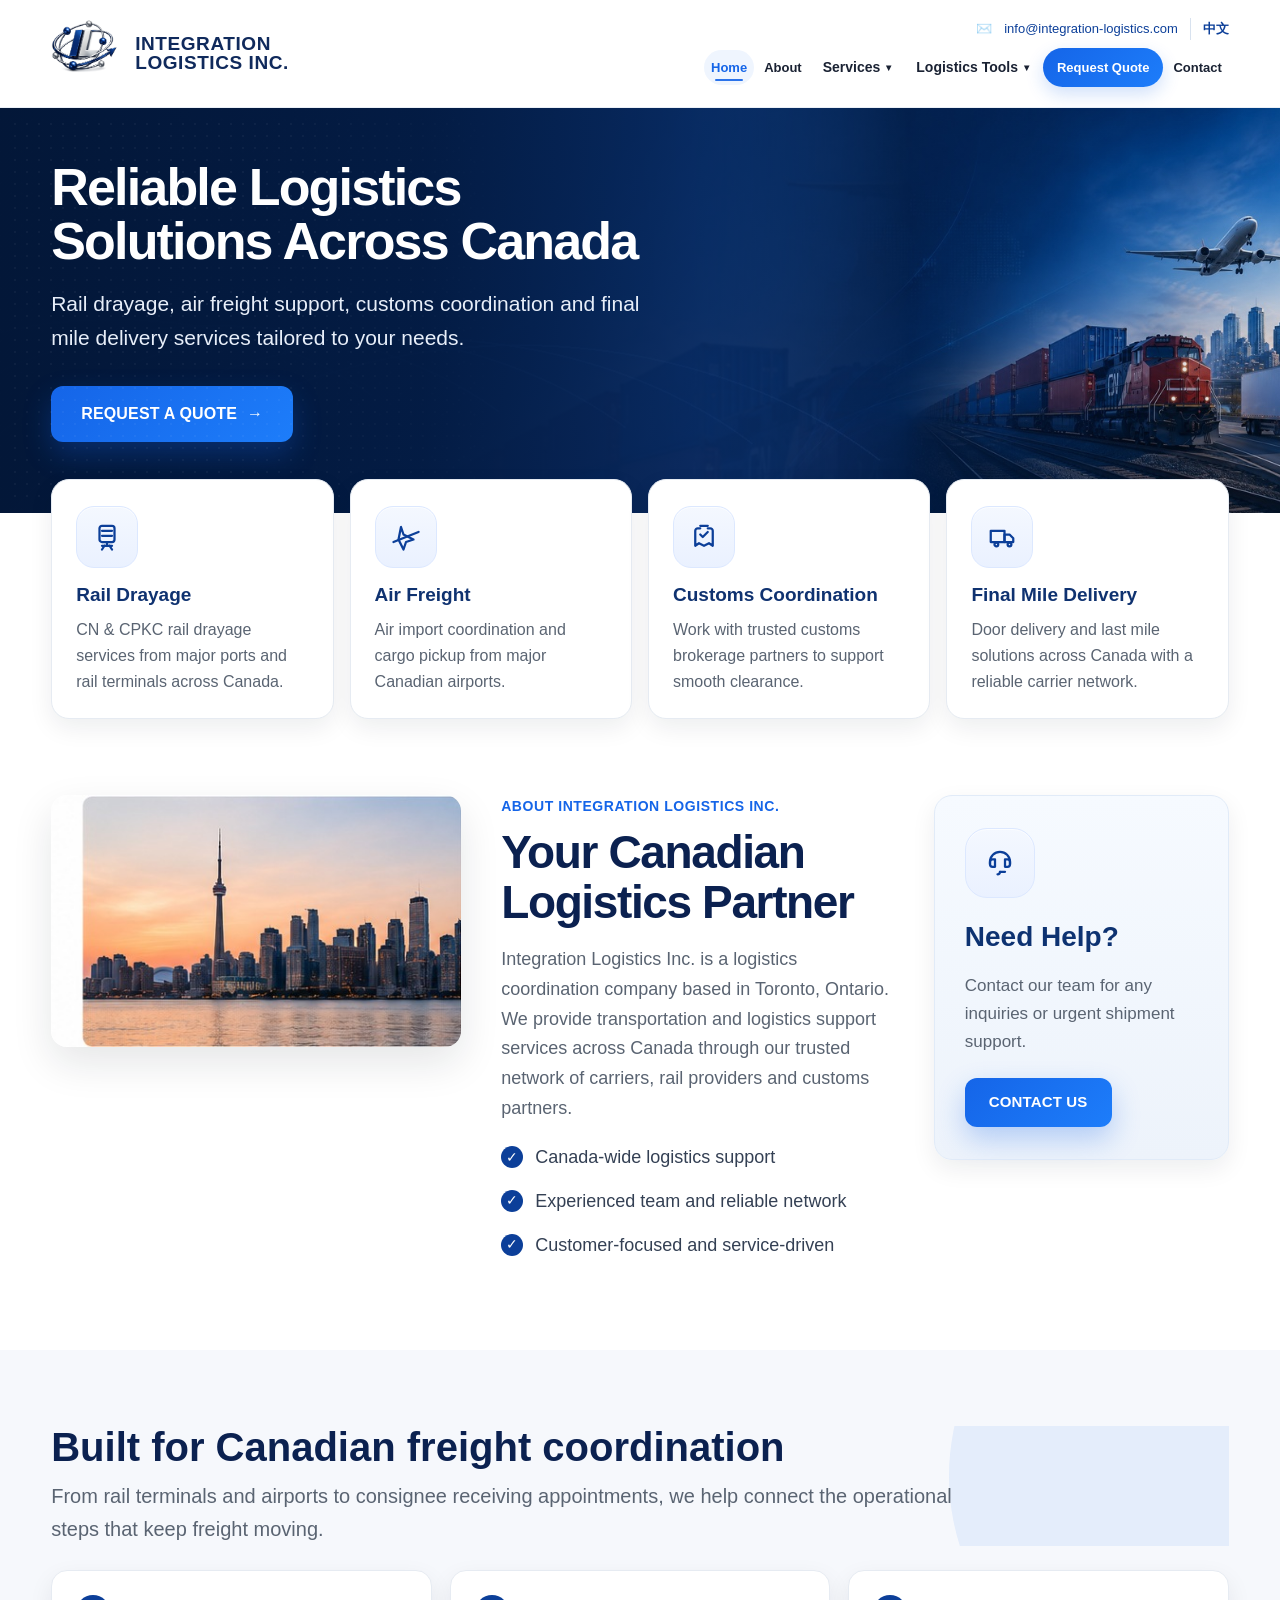
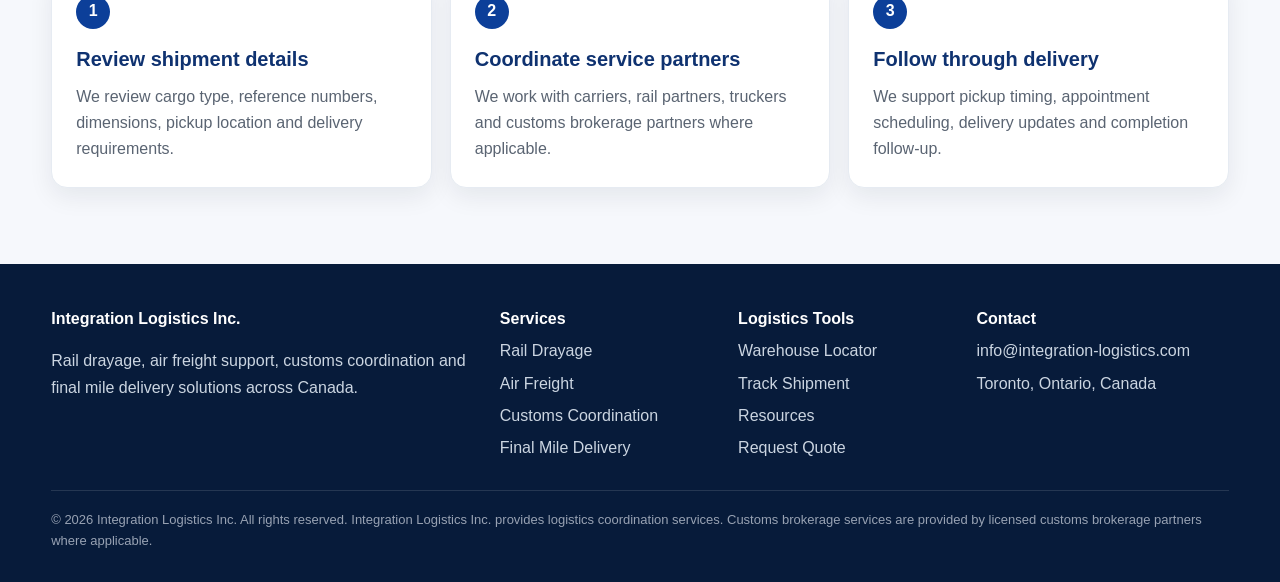
==== commit 0a4ec7b7: "Upgrade website to V3 and add Logistics Tools" ====
--- a/index.html
+++ b/index.html
@@ -1,4 +1,4 @@
-<!doctype html><html lang="en"><head><meta charset="utf-8"><meta name="viewport" content="width=device-width, initial-scale=1"><title>Integration Logistics Inc. | Rail Drayage, Air Freight & Logistics Canada</title><meta name="description" content="Canadian logistics company providing rail drayage, air freight support, customs coordination and final mile delivery across Canada."><link rel="canonical" href="https://integration-logistics.com/"><meta property="og:title" content="Integration Logistics Inc. | Rail Drayage, Air Freight & Logistics Canada"><meta property="og:description" content="Canadian logistics company providing rail drayage, air freight support, customs coordination and final mile delivery across Canada."><meta property="og:type" content="website"><link rel="stylesheet" href="styles.css"></head><body><header class="header"><div class="container nav"><a class="brand" href="index.html"><img src="assets/logo-mark.png" alt="Integration Logistics logo"><div class="brand-text"><div class="line1">INTEGRATION</div><div class="line2">LOGISTICS INC.</div></div></a><div class="header-right"><div class="contact-mini">✉️ <a href="mailto:info@integration-logistics.com">info@integration-logistics.com</a><a class="lang-switch" href="index-cn.html">中文</a></div><nav class="menu"><a href="index.html" class="active">Home</a><a href="services.html" class="">Services</a><a href="rail-drayage.html" class="">Rail Drayage</a><a href="air-freight.html" class="">Air Freight</a><a href="track-shipment.html" class="">Track Shipment</a><a href="resources.html" class="">Resources</a><a href="quote.html" class="">Request Quote</a><a href="contact.html" class="">Contact</a></nav></div></div></header>
+<!doctype html><html lang="en"><head><meta charset="utf-8"><meta name="viewport" content="width=device-width, initial-scale=1"><title>Integration Logistics Inc. | Rail Drayage, Air Freight & Logistics Canada</title><meta name="description" content="Canadian logistics company providing rail drayage, air freight support, customs coordination and final mile delivery across Canada."><link rel="canonical" href="https://integration-logistics.com/"><meta property="og:title" content="Integration Logistics Inc. | Rail Drayage, Air Freight & Logistics Canada"><meta property="og:description" content="Canadian logistics company providing rail drayage, air freight support, customs coordination and final mile delivery across Canada."><meta property="og:type" content="website"><link rel="stylesheet" href="styles.css"></head><body><header class="header"><div class="container nav"><a class="brand" href="index.html"><img src="assets/logo-mark.png" alt="Integration Logistics logo"><div class="brand-text"><div class="line1">INTEGRATION</div><div class="line2">LOGISTICS INC.</div></div></a><div class="header-right"><div class="contact-mini">✉️ <a href="mailto:info@integration-logistics.com">info@integration-logistics.com</a><a class="lang-switch" href="index-cn.html">中文</a></div><nav class="menu" aria-label="Primary navigation"><a href="index.html" class="active">Home</a><a href="about.html" class="">About</a><div class="nav-dropdown"><button class="nav-dropdown-toggle" type="button" aria-expanded="false">Services</button><div class="nav-dropdown-menu"><a href="services.html" class="">All Services</a><a href="rail-drayage.html" class="">Rail Drayage</a><a href="air-freight.html" class="">Air Freight</a></div></div><div class="nav-dropdown"><button class="nav-dropdown-toggle" type="button" aria-expanded="false">Logistics Tools</button><div class="nav-dropdown-menu"><a href="warehouse-locator.html" class="">Warehouse Locator</a><a href="track-shipment.html" class="">Track Shipment</a><a href="resources.html" class="">Resources</a></div></div><a href="quote.html" class="nav-primary-cta">Request Quote</a><a href="contact.html" class="">Contact</a></nav></div></div></header>
 <section class="hero"><div class="container"><div class="hero-inner"><h1>Reliable Logistics Solutions Across Canada</h1><p>Rail drayage, air freight support, customs coordination and final mile delivery services tailored to your needs.</p><a class="btn" href="quote.html">REQUEST A QUOTE <span>→</span></a></div></div></section>
 <div class="feature-wrap"><div class="container"><div class="features">
 <div class="feature-card"><div class="icon-badge rail" aria-hidden="true"><svg viewBox="0 0 24 24" fill="none" stroke="currentColor" stroke-width="1.8" stroke-linecap="round" stroke-linejoin="round"><rect x="6" y="3" width="12" height="13" rx="2"></rect><path d="M8 19h8"></path><path d="M12 16v3"></path><path d="M8 22l2-3"></path><path d="M16 22l-2-3"></path><path d="M8 7h8"></path><path d="M8 11h8"></path></svg></div><h3>Rail Drayage</h3><p>CN &amp; CPKC rail drayage services from major ports and rail terminals across Canada.</p></div>
@@ -12,4 +12,4 @@
 <div class="help-card"><div class="icon-badge support" aria-hidden="true"><svg viewBox="0 0 24 24" fill="none" stroke="currentColor" stroke-width="1.8" stroke-linecap="round" stroke-linejoin="round"><path d="M4 13v-2a8 8 0 0 1 16 0v2"></path><path d="M4 13a2 2 0 0 0 2 2h2v-6H6a2 2 0 0 0-2 2v2z"></path><path d="M20 13a2 2 0 0 1-2 2h-2v-6h2a2 2 0 0 1 2 2v2z"></path><path d="M12 19h4"></path><path d="M12 19a2 2 0 0 1-2 2"></path></svg></div><h3>Need Help?</h3><p>Contact our team for any inquiries or urgent shipment support.</p><a class="btn small" href="contact.html">CONTACT US</a></div>
 </div></div></section>
 <section class="section soft"><div class="container"><div class="page-hero" style="padding:0;background:transparent;border:0"><div class="container" style="width:100%;padding:0"><h1 style="font-size:40px">Built for Canadian freight coordination</h1><p>From rail terminals and airports to consignee receiving appointments, we help connect the operational steps that keep freight moving.</p></div></div><div class="steps"><div class="step"><h3>Review shipment details</h3><p>We review cargo type, reference numbers, dimensions, pickup location and delivery requirements.</p></div><div class="step"><h3>Coordinate service partners</h3><p>We work with carriers, rail partners, truckers and customs brokerage partners where applicable.</p></div><div class="step"><h3>Follow through delivery</h3><p>We support pickup timing, appointment scheduling, delivery updates and completion follow-up.</p></div></div></div></section>
-<footer class="footer"><div class="container"><div class="footer-grid"><div><strong>Integration Logistics Inc.</strong><p>Rail drayage, air freight support, customs coordination and final mile delivery solutions across Canada.</p></div><div><strong>Services</strong><a href="rail-drayage.html">Rail Drayage</a><a href="air-freight.html">Air Freight</a><a href="services.html">Customs Coordination</a><a href="services.html">Final Mile Delivery</a></div><div><strong>Resources</strong><a href="track-shipment.html">Track Shipment</a><a href="resources.html">Resources</a><a href="quote.html">Request Quote</a></div><div><strong>Contact</strong><a href="mailto:info@integration-logistics.com">info@integration-logistics.com</a><span>Toronto, Ontario, Canada</span></div></div><div class="copyright">© 2026 Integration Logistics Inc. All rights reserved. Integration Logistics Inc. provides logistics coordination services. Customs brokerage services are provided by licensed customs brokerage partners where applicable.</div></div></footer></body></html>+<footer class="footer"><div class="container"><div class="footer-grid"><div><strong>Integration Logistics Inc.</strong><p>Rail drayage, air freight support, customs coordination and final mile delivery solutions across Canada.</p></div><div><strong>Services</strong><a href="rail-drayage.html">Rail Drayage</a><a href="air-freight.html">Air Freight</a><a href="services.html">Customs Coordination</a><a href="services.html">Final Mile Delivery</a></div><div><strong>Logistics Tools</strong><a href="warehouse-locator.html">Warehouse Locator</a><a href="track-shipment.html">Track Shipment</a><a href="resources.html">Resources</a><a href="quote.html">Request Quote</a></div><div><strong>Contact</strong><a href="mailto:info@integration-logistics.com">info@integration-logistics.com</a><span>Toronto, Ontario, Canada</span></div></div><div class="copyright">© 2026 Integration Logistics Inc. All rights reserved. Integration Logistics Inc. provides logistics coordination services. Customs brokerage services are provided by licensed customs brokerage partners where applicable.</div></div></footer><script>(function(){document.querySelectorAll('.nav-dropdown-toggle').forEach(function(btn){btn.addEventListener('click',function(e){e.stopPropagation();var parent=btn.closest('.nav-dropdown');document.querySelectorAll('.nav-dropdown.open').forEach(function(x){if(x!==parent)x.classList.remove('open')});parent.classList.toggle('open');btn.setAttribute('aria-expanded',parent.classList.contains('open')?'true':'false')})});document.addEventListener('click',function(){document.querySelectorAll('.nav-dropdown.open').forEach(function(x){x.classList.remove('open');var b=x.querySelector('.nav-dropdown-toggle');if(b)b.setAttribute('aria-expanded','false')})})})();</script></body></html>
--- a/styles.css
+++ b/styles.css
@@ -154,3 +154,212 @@
   .page-hero p{font-size:18px}
   .feature-card{padding:22px 20px}
 }
+
+
+
+/* Mobile header/navigation fix */
+@media (max-width:760px){
+  html, body{
+    max-width:100%;
+    overflow-x:hidden;
+  }
+
+  .container{
+    width:min(100% - 32px, 1240px);
+  }
+
+  .header{
+    position:relative;
+  }
+
+  .nav{
+    display:block;
+    padding:12px 0 10px;
+  }
+
+  .brand{
+    display:flex;
+    align-items:center;
+    gap:8px;
+    width:100%;
+    margin-bottom:8px;
+  }
+
+  .brand img{
+    width:64px;
+    flex:0 0 auto;
+  }
+
+  .brand-text .line1,
+  .brand-text .line2{
+    font-size:17px;
+    line-height:.95;
+    letter-spacing:.02em;
+  }
+
+  .header-right{
+    display:block;
+    width:100%;
+  }
+
+  .contact-mini{
+    display:flex;
+    align-items:center;
+    justify-content:flex-start;
+    gap:8px;
+    flex-wrap:wrap;
+    font-size:12px;
+    margin:4px 0 8px;
+    white-space:normal;
+  }
+
+  .lang-switch{
+    border-left:1px solid #d8e2ef;
+    padding-left:10px;
+    margin-left:4px;
+  }
+
+  .menu{
+    display:flex;
+    flex-wrap:nowrap;
+    overflow-x:auto;
+    overflow-y:hidden;
+    gap:8px;
+    width:100%;
+    padding:8px 0 4px;
+    justify-content:flex-start;
+    -webkit-overflow-scrolling:touch;
+    scrollbar-width:none;
+  }
+
+  .menu::-webkit-scrollbar{
+    display:none;
+  }
+
+  .menu a{
+    flex:0 0 auto;
+    font-size:13px;
+    padding:8px 12px;
+    border:1px solid #e4eaf3;
+    background:#fff;
+    box-shadow:0 3px 10px rgba(16,24,40,.04);
+  }
+
+  .menu a.active{
+    background:#edf4ff;
+    border-color:#d7e7ff;
+  }
+
+  .menu a::after{
+    display:none;
+  }
+
+  .hero{
+    min-height:430px;
+  }
+
+  .hero-inner{
+    padding:44px 0 56px;
+    max-width:100%;
+  }
+
+  .hero h1{
+    font-size:36px;
+    line-height:1.08;
+    letter-spacing:-.025em;
+  }
+
+  .hero p{
+    font-size:17px;
+    line-height:1.55;
+    max-width:100%;
+  }
+
+  .feature-wrap{
+    margin-top:22px;
+  }
+}
+
+@media (max-width:420px){
+  .container{
+    width:min(100% - 24px, 1240px);
+  }
+
+  .brand img{
+    width:58px;
+  }
+
+  .brand-text .line1,
+  .brand-text .line2{
+    font-size:15px;
+  }
+
+  .hero h1{
+    font-size:32px;
+  }
+
+  .hero p{
+    font-size:16px;
+  }
+
+  .btn{
+    width:100%;
+  }
+}
+
+
+/* ===== Integration Logistics Website V3 ===== */
+.menu{overflow:visible}
+.nav-dropdown{position:relative;display:inline-flex;align-items:center}
+.nav-dropdown-toggle{appearance:none;border:0;background:transparent;font:inherit;position:relative;font-size:14px;font-weight:700;color:#1a2233;padding:8px 11px;border-radius:999px;white-space:nowrap;cursor:pointer;transition:var(--transition)}
+.nav-dropdown-toggle::after{content:'▾';font-size:10px;margin-left:6px;vertical-align:1px}
+.nav-dropdown-toggle:hover,.nav-dropdown.open .nav-dropdown-toggle,.nav-dropdown.active .nav-dropdown-toggle{color:var(--blue-dark);background:rgba(21,101,232,.075)}
+.nav-dropdown-menu{position:absolute;top:calc(100% + 9px);left:0;min-width:230px;padding:9px;background:#fff;border:1px solid var(--line);border-radius:14px;box-shadow:0 18px 42px rgba(16,24,40,.16);opacity:0;visibility:hidden;transform:translateY(7px);transition:var(--transition);z-index:100}
+.nav-dropdown-menu::before{content:'';position:absolute;left:0;right:0;top:-12px;height:12px}
+.nav-dropdown-menu a{display:block!important;border-radius:9px!important;padding:10px 12px!important;font-size:13px!important;white-space:nowrap}
+.nav-dropdown-menu a::after{display:none!important}
+.nav-dropdown-menu a:hover,.nav-dropdown-menu a.active{background:#edf4ff!important;color:var(--blue-dark)!important;transform:none!important}
+.nav-dropdown:hover .nav-dropdown-menu,.nav-dropdown:focus-within .nav-dropdown-menu,.nav-dropdown.open .nav-dropdown-menu{opacity:1;visibility:visible;transform:translateY(0)}
+.nav-primary-cta{background:linear-gradient(135deg,var(--blue),var(--blue-2))!important;color:#fff!important;padding:9px 14px!important;box-shadow:0 7px 18px rgba(21,101,232,.2)}
+.nav-primary-cta::after{display:none!important}
+.nav-primary-cta:hover{color:#fff!important;background:linear-gradient(135deg,var(--blue-dark),var(--blue))!important}
+
+.tool-hero{background:linear-gradient(135deg,#071f4a 0%,#0b3b7f 58%,#1565e8 100%);color:#fff;padding:62px 0 54px;position:relative;overflow:hidden}
+.tool-hero::after{content:'';position:absolute;width:460px;height:460px;border-radius:50%;right:-130px;top:-210px;background:rgba(255,255,255,.09)}
+.tool-hero .container{position:relative;z-index:2}
+.tool-hero .kicker{color:#9fc5ff}
+.tool-hero h1{font-size:52px;line-height:1.07;margin:0 0 14px;letter-spacing:-.03em;text-wrap:balance}
+.tool-hero p{font-size:19px;max-width:820px;margin:0;color:#e8f0ff}
+.tool-stat{display:inline-flex;align-items:center;gap:10px;margin-top:22px;padding:9px 14px;border:1px solid rgba(255,255,255,.25);border-radius:999px;background:rgba(255,255,255,.08);font-weight:700}
+.tool-layout{display:grid;grid-template-columns:minmax(0,1fr);gap:22px}
+.tool-toolbar{display:flex;align-items:center;justify-content:space-between;gap:18px;flex-wrap:wrap;background:#fff;border:1px solid var(--line);border-radius:16px;padding:20px 22px;box-shadow:var(--shadow-soft)}
+.tool-toolbar h2{margin:0 0 4px;color:#0b2150;font-size:24px}
+.tool-toolbar p{margin:0;color:var(--muted)}
+.tool-actions{display:flex;gap:10px;flex-wrap:wrap}
+.btn.secondary{background:#fff;color:var(--blue-dark);border:1px solid #cfdced;box-shadow:none}
+.btn.secondary:hover{background:#f5f9ff;border-color:#9fbded}
+.locator-frame-wrap{background:#fff;border:1px solid var(--line);border-radius:18px;padding:10px;box-shadow:var(--shadow);overflow:hidden}
+.locator-frame{display:block;width:100%;height:min(78vh,860px);min-height:590px;border:0;border-radius:12px;background:#eef3f8}
+.tool-info-grid{display:grid;grid-template-columns:repeat(3,1fr);gap:18px}
+.tool-info-card{background:#fff;border:1px solid var(--line);border-radius:16px;padding:22px;box-shadow:var(--shadow-soft)}
+.tool-info-card h3{margin:0 0 8px;color:#0f3270;font-size:19px}
+.tool-info-card p{margin:0;color:var(--muted);font-size:15px}
+.tool-disclaimer{background:#eff6ff;border:1px solid #cfe0fb;border-radius:14px;padding:18px 20px;color:#40536d;font-size:14px}
+
+@media(max-width:1080px){
+ .nav-dropdown-toggle{font-size:13px;padding:7px 8px}
+ .tool-info-grid{grid-template-columns:1fr}
+}
+@media(max-width:760px){
+ .menu{overflow-x:auto;overflow-y:visible;padding-bottom:10px}
+ .nav-dropdown{flex:0 0 auto}
+ .nav-dropdown-toggle{border:1px solid #e4eaf3;background:#fff;box-shadow:0 3px 10px rgba(16,24,40,.04);font-size:13px;padding:8px 12px}
+ .nav-dropdown-menu{position:fixed;left:16px;right:16px;top:auto;min-width:0;max-height:65vh;overflow:auto}
+ .tool-hero{padding:48px 0 44px}
+ .tool-hero h1{font-size:36px}
+ .tool-hero p{font-size:17px}
+ .tool-toolbar{align-items:flex-start}
+ .tool-actions{width:100%}
+ .tool-actions .btn{width:100%}
+ .locator-frame{height:72vh;min-height:520px}
+}
